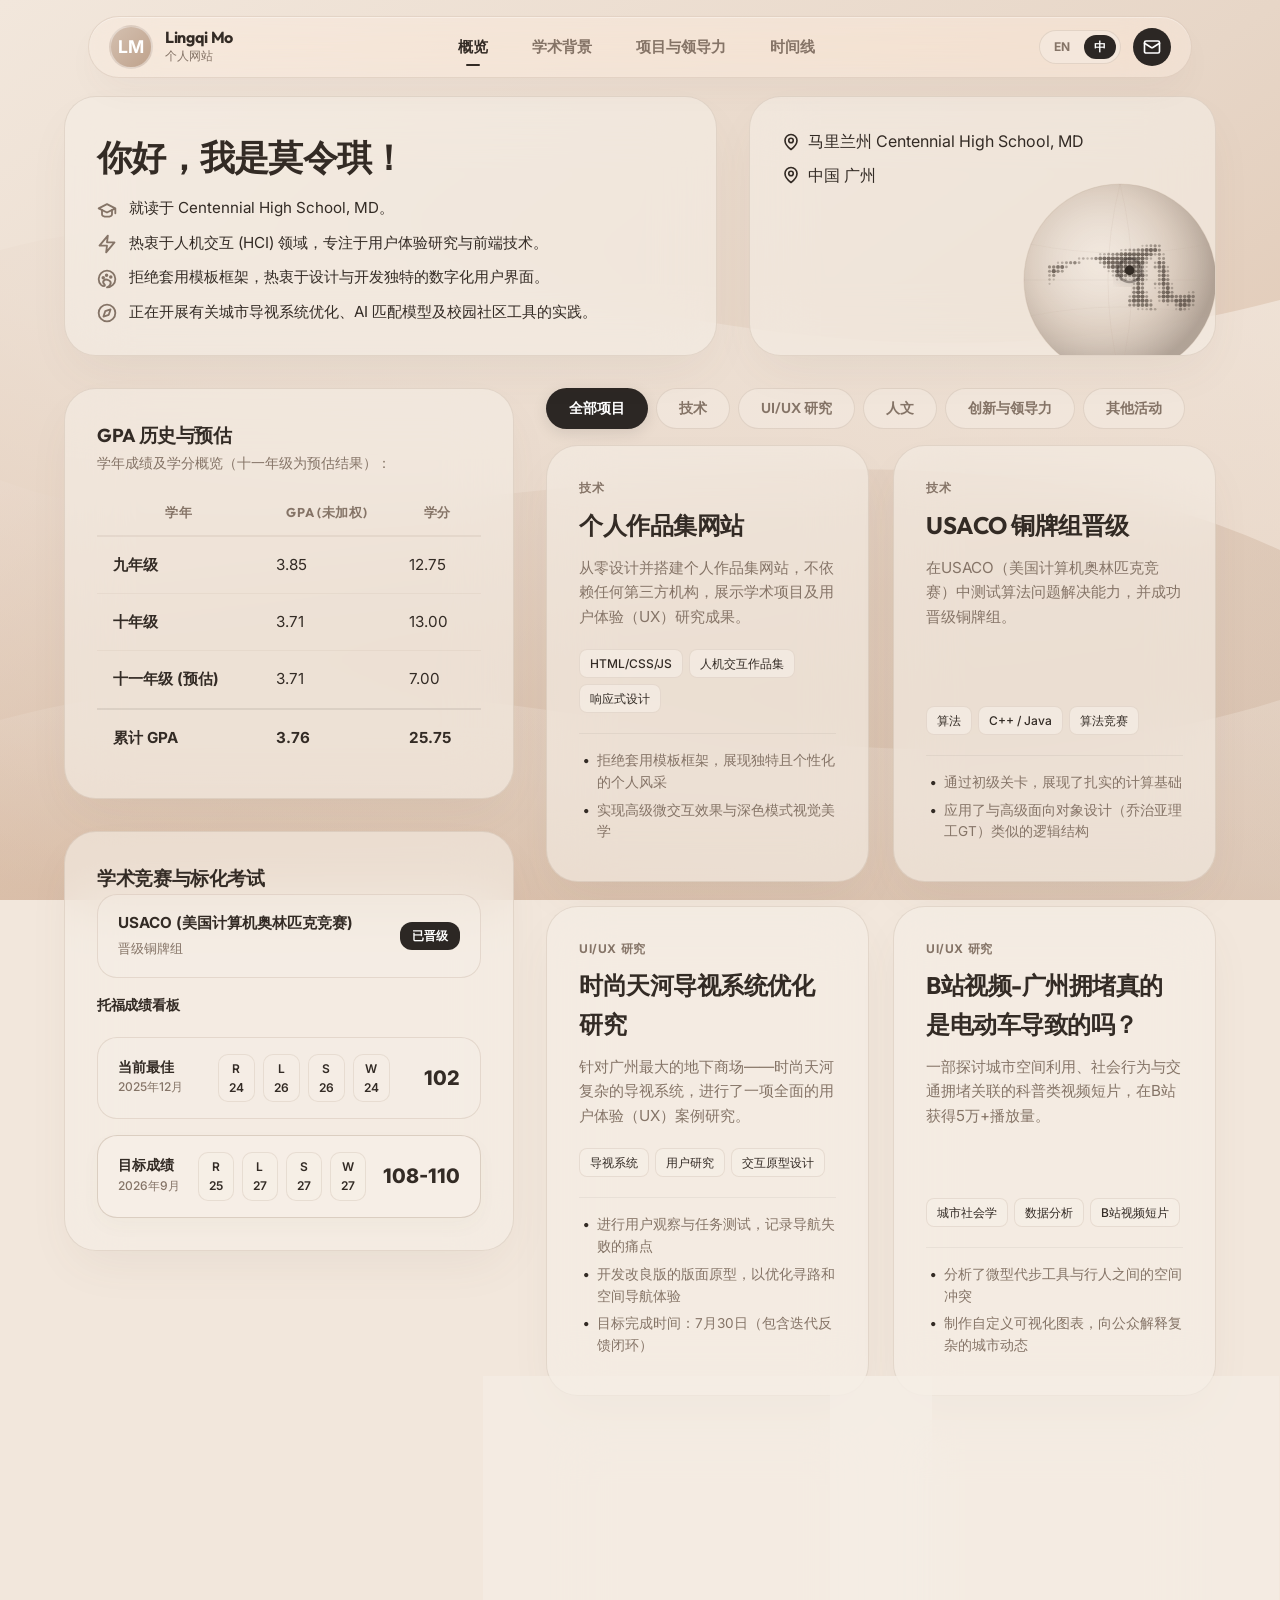
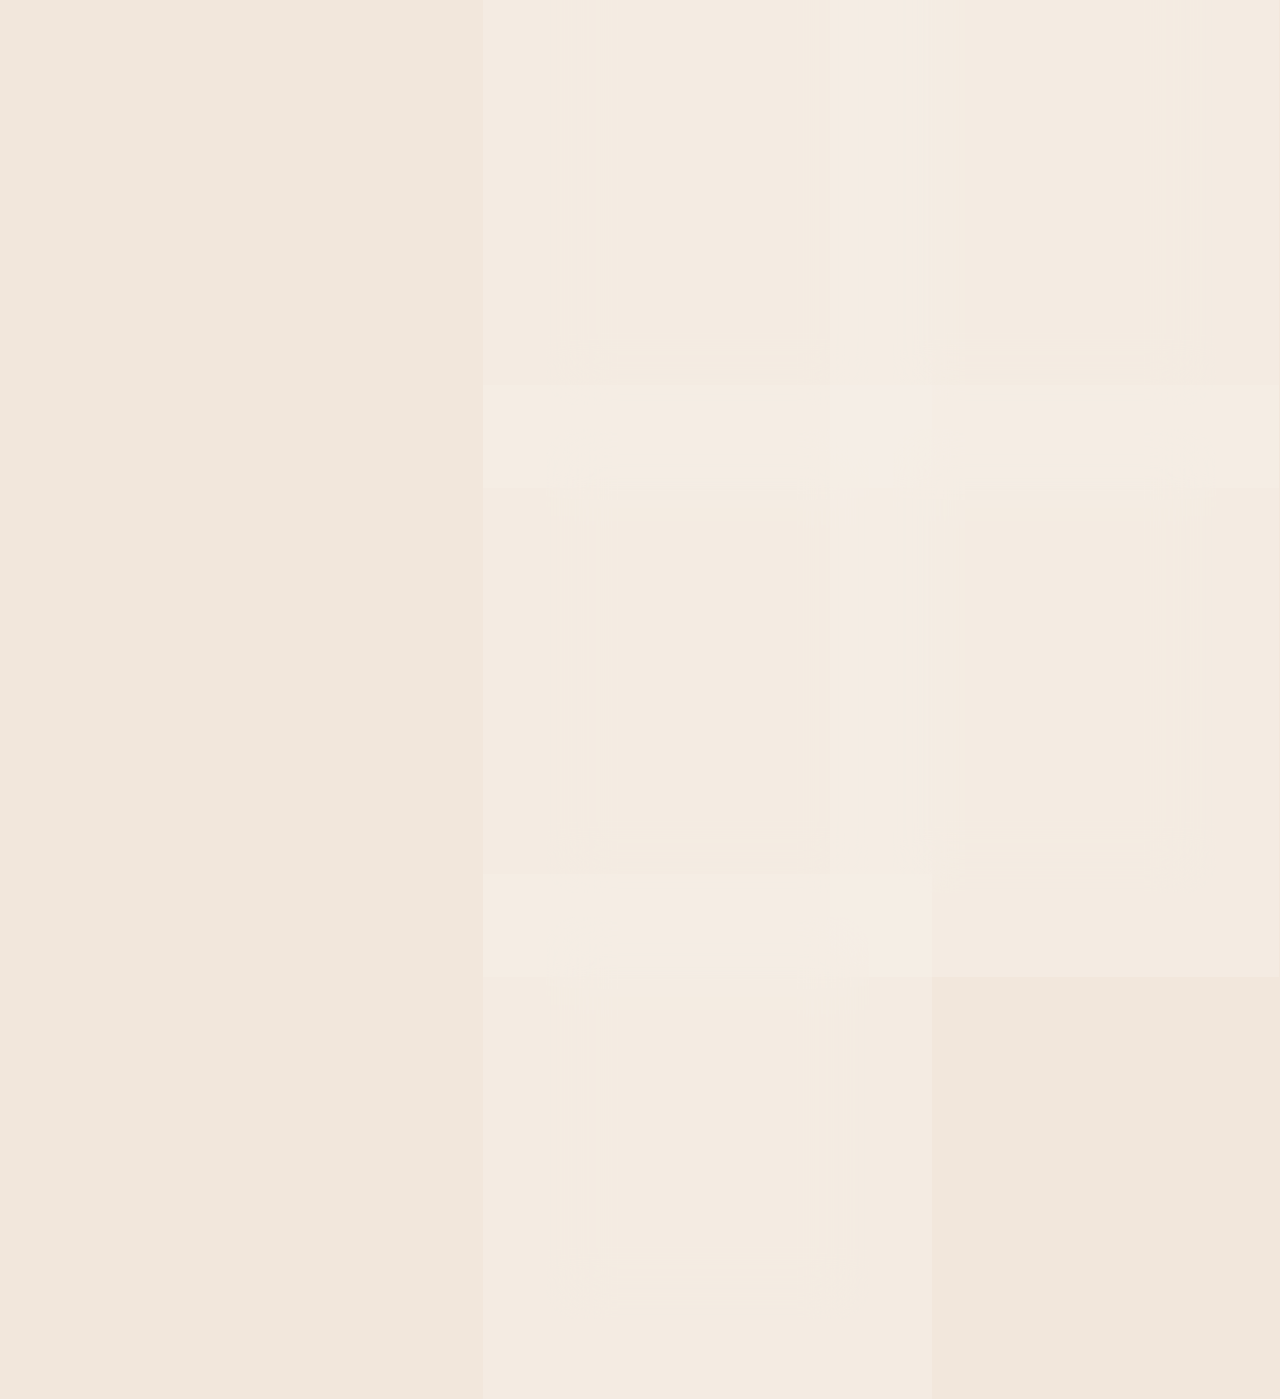
==== cn/index.html @ 042e409e "en/cn" ====
<!DOCTYPE html>
<html lang="zh-CN">
<head>
  <meta charset="UTF-8">
  <meta name="viewport" content="width=device-width, initial-scale=1.0">
  <meta name="description" content="US College Application Portfolio and Academic Tracking Dashboard - Focused on Human-Computer Interaction (HCI)">
  <title>HCI Application Hub & Portfolio Dashboard</title>
  
  <!-- Fonts -->
  <link rel="preconnect" href="https://fonts.googleapis.com">
  <link rel="preconnect" href="https://fonts.gstatic.com" crossorigin>
  <link href="https://fonts.googleapis.com/css2?family=Inter:wght@400;500;600;700&family=Outfit:wght@500;600;700;800&display=swap" rel="stylesheet">
  
  <!-- CSS Styles -->
  <link rel="stylesheet" href="../css/styles.css">
</head>
<body>
  
  <!-- Smooth Organic Sand Dunes Background -->
  <div class="dune-bg">
    <svg viewBox="0 0 1440 900" preserveAspectRatio="none">
      <defs>
        <linearGradient id="dune-grad-1" x1="0%" y1="0%" x2="100%" y2="100%">
          <stop offset="0%" stop-color="#f2e7dc" />
          <stop offset="50%" stop-color="#e7d6c7" />
          <stop offset="100%" stop-color="#dcbfa8" />
        </linearGradient>
        <linearGradient id="dune-grad-2" x1="10% " y1="100%" x2="90%" y2="0%">
          <stop offset="0%" stop-color="#dcbfa8" />
          <stop offset="50%" stop-color="#ebdccf" />
          <stop offset="100%" stop-color="#f5ece3" />
        </linearGradient>
        <linearGradient id="dune-grad-3" x1="0%" y1="0%" x2="100%" y2="100%">
          <stop offset="0%" stop-color="#ecdcd0" />
          <stop offset="50%" stop-color="#ceb29c" />
          <stop offset="100%" stop-color="#bfa28c" />
        </linearGradient>
      </defs>
      <!-- Base Background Layer -->
      <rect width="100%" height="100%" fill="url(#dune-grad-1)" />
      <!-- Dune wave 1 -->
      <path d="M0 250 C 400 150, 800 450, 1440 300 L 1440 900 L 0 900 Z" fill="url(#dune-grad-2)" opacity="0.65" />
      <!-- Dune wave 2 -->
      <path d="M0 480 C 350 600, 950 350, 1440 550 L 1440 900 L 0 900 Z" fill="url(#dune-grad-3)" opacity="0.4" />
      <!-- Dune wave 3 -->
      <path d="M0 720 C 500 600, 900 850, 1440 700 L 1440 900 L 0 900 Z" fill="url(#dune-grad-2)" opacity="0.3" />
    </svg>
  </div>

  <!-- Floating Pill Header -->
  <header class="container">
    <div class="header-wrapper">
      <div class="logo-section">
        <div class="profile-avatar">LM</div>
        <div class="logo-info">
          <h1>Lingqi Mo</h1>
          <span data-i18n="header.subtitle">Personal Website</span>
        </div>
      </div>
      <nav class="navigation-bar">
        <div class="nav-active-pill"></div>
        <button class="nav-tab active" data-tab="dashboard">
          <span class="tab-icon">
            <svg width="20" height="20" viewBox="0 0 24 24" fill="none" stroke="currentColor" stroke-width="2" stroke-linecap="round" stroke-linejoin="round"><path d="m3 9 9-7 9 7v11a2 2 0 0 1-2 2H5a2 2 0 0 1-2-2z"/><polyline points="9 22 9 12 15 12 15 22"/></svg>
          </span>
          <span class="tab-text" data-i18n="nav.overview">Overview</span>
        </button>
        <button class="nav-tab" data-tab="academic">
          <span class="tab-icon">
            <svg width="20" height="20" viewBox="0 0 24 24" fill="none" stroke="currentColor" stroke-width="2" stroke-linecap="round" stroke-linejoin="round"><path d="M22 10v6M2 10l10-5 10 5-10 5z"/><path d="M6 12v5c0 2 2 3 6 3s6-1 6-3v-5"/></svg>
          </span>
          <span class="tab-text" data-i18n="nav.academic">Academic</span>
        </button>
        <button class="nav-tab" data-tab="projects">
          <span class="tab-icon">
            <svg width="20" height="20" viewBox="0 0 24 24" fill="none" stroke="currentColor" stroke-width="2" stroke-linecap="round" stroke-linejoin="round"><rect x="2" y="7" width="20" height="14" rx="2" ry="2"/><path d="M16 21V5a2 2 0 0 0-2-2h-4a2 2 0 0 0-2 2v16"/></svg>
          </span>
          <span class="tab-text">
            <span data-i18n="nav.projectsDesktop" class="desktop-only-text">Leadership & Project</span>
            <span data-i18n="nav.projectsMobile" class="mobile-only-text">Projects</span>
          </span>
        </button>
        <button class="nav-tab" data-tab="timeline">
          <span class="tab-icon">
            <svg width="20" height="20" viewBox="0 0 24 24" fill="none" stroke="currentColor" stroke-width="2" stroke-linecap="round" stroke-linejoin="round"><rect x="3" y="4" width="18" height="18" rx="2" ry="2"/><line x1="16" y1="2" x2="16" y2="6"/><line x1="8" y1="2" x2="8" y2="6"/><line x1="3" y1="10" x2="21" y2="10"/></svg>
          </span>
          <span class="tab-text" data-i18n="nav.timeline">Timeline</span>
        </button>
      </nav>
      <div class="header-actions">
        <div class="lang-switch">
          <span class="lang-btn active">EN</span>
          <span class="lang-btn">中</span>
        </div>
        <div class="email-pill">
          <span class="email-text">moss104088@gmail.com</span>
          <button class="action-btn-circle" title="Contact Email" data-i18n-title="header.emailTooltip">
            <svg width="18" height="18" viewBox="0 0 24 24" fill="none" stroke="currentColor" stroke-width="2.2" stroke-linecap="round" stroke-linejoin="round">
              <rect width="20" height="16" x="2" y="4" rx="2"/>
              <path d="m22 7-8.97 5.7a1.94 1.94 0 0 1-2.06 0L2 7"/>
            </svg>
          </button>
        </div>
      </div>
    </div>
  </header>

  <main class="container main-content">
    
    <!-- SECTION 1: Overview Dashboard -->
    <div id="dashboard" class="tab-content active">
      
      <!-- Profile Hero Banner -->
      <div class="dashboard-hero">
        <!-- Intro Card -->
        <div class="glass-card intro-card">
          <h2 data-i18n="dash.introTitle">Hi, I'm Lingqi!</h2>
          <ul class="intro-bullets">
            <li>
              <span class="bullet-icon">
                <svg width="20" height="20" viewBox="0 0 24 24" fill="none" stroke="currentColor" stroke-width="2.2" stroke-linecap="round" stroke-linejoin="round">
                  <path d="M22 10v6M2 10l10-5 10 5-10 5z"/>
                  <path d="M6 12v5c0 2 2 3 6 3s6-1 6-3v-5"/>
                </svg>
              </span>
              <span data-i18n="dash.introBullet1">Student at Centennial High School, MD.</span>
            </li>
            <li>
              <span class="bullet-icon">
                <svg width="20" height="20" viewBox="0 0 24 24" fill="none" stroke="currentColor" stroke-width="2.2" stroke-linecap="round" stroke-linejoin="round">
                  <polygon points="13 2 3 14 12 14 11 22 21 10 12 10 13 2"/>
                </svg>
              </span>
              <span data-i18n="dash.introBullet2">Passionate about Human-Computer Interaction (HCI) with a strong focus on UI/UX research and web technology.</span>
            </li>
            <li>
              <span class="bullet-icon">
                <svg width="20" height="20" viewBox="0 0 24 24" fill="none" stroke="currentColor" stroke-width="2.2" stroke-linecap="round" stroke-linejoin="round">
                  <path d="M12 22C17.52 22 22 17.52 22 12C22 6.5 17.5 2 12 2S2 6.5 2 12C2 14.7 3.1 17.2 4.9 19C4.9 19 6.5 20.5 8.5 20.5C9 20.5 9.5 20 9.5 19.5C9.5 19 9 18.5 8.5 18C7 16.5 7 15 8.5 13.5C10 12 12 12.5 14 13.5C16 14.5 17 16.5 16 18.5C15.2 20.1 13.7 21.3 12 22Z" />
                  <circle cx="7.5" cy="10.5" r="1" fill="currentColor"/>
                  <circle cx="11.5" cy="7.5" r="1" fill="currentColor"/>
                  <circle cx="16.5" cy="9.5" r="1" fill="currentColor"/>
                </svg>
              </span>
              <span data-i18n="dash.introBullet3">Rejects template frameworks to design and build custom user interfaces and digital experiences.</span>
            </li>
            <li>
              <span class="bullet-icon">
                <svg width="20" height="20" viewBox="0 0 24 24" fill="none" stroke="currentColor" stroke-width="2.2" stroke-linecap="round" stroke-linejoin="round">
                  <circle cx="12" cy="12" r="10"/>
                  <polygon points="16.24 7.76 14.12 14.12 7.76 16.24 9.88 9.88 16.24 7.76"/>
                </svg>
              </span>
              <span data-i18n="dash.introBullet4">Currently investigating urban navigation systems, AI model design, and interactive products.</span>
            </li>
          </ul>
        </div>

                                <!-- Symmetrical Dual Location Card -->
        <div class="glass-card location-card" style="min-height: 260px;">
          <!-- Location Headers (Stacked at top left) -->
          <div style="display: flex; flex-direction: column; gap: 8px; z-index: 1;">
            <div class="location-header">
              <svg width="18" height="18" viewBox="0 0 24 24" fill="none" stroke="currentColor" stroke-width="2.2" stroke-linecap="round" stroke-linejoin="round">
                <path d="M20 10c0 6-8 12-8 12s-8-6-8-12a8 8 0 0 1 16 0Z"/>
                <circle cx="12" cy="10" r="3"/>
              </svg>
              <span data-i18n="dash.locationText">Centennial High School, MD</span>
            </div>
            <div class="location-header">
              <svg width="18" height="18" viewBox="0 0 24 24" fill="none" stroke="currentColor" stroke-width="2.2" stroke-linecap="round" stroke-linejoin="round">
                <path d="M20 10c0 6-8 12-8 12s-8-6-8-12a8 8 0 0 1 16 0Z"/>
                <circle cx="12" cy="10" r="3"/>
              </svg>
              <span data-i18n="dash.locationGuangzhou">Guangzhou, China</span>
            </div>
          </div>
          
          <!-- Maryland Location Globe (Bottom-Right) -->
          <div class="globe-container">
            <svg width="100%" height="100%" viewBox="0 0 200 200">
              <defs>
                <filter id="globe-glow-md" x="-20%" y="-20%" width="140%" height="140%">
                  <feGaussianBlur stdDeviation="3" result="blur" />
                  <feComposite in="SourceGraphic" in2="blur" operator="over" />
                </filter>
                <radialGradient id="sphereGradMd" cx="40%" cy="40%" r="60%">
                  <stop offset="0%" stop-color="rgba(255, 255, 255, 0.15)" />
                  <stop offset="60%" stop-color="rgba(186, 166, 149, 0.35)" />
                  <stop offset="100%" stop-color="rgba(133, 116, 103, 0.6)" />
                </radialGradient>
                <clipPath id="globeClipMd">
                  <circle cx="100" cy="100" r="80" />
                </clipPath>
              </defs>
              
              <!-- Sphere Shading -->
              <circle cx="100" cy="100" r="80" fill="url(#sphereGradMd)" stroke="rgba(186, 166, 149, 0.25)" stroke-width="1" />
              
              <!-- Latitude/Longitude Grid -->
              <line x1="20" y1="100" x2="180" y2="100" stroke="rgba(186, 166, 149, 0.15)" stroke-width="0.75" />
              <path d="M25 70 Q 100 85 175 70" fill="none" stroke="rgba(186, 166, 149, 0.12)" stroke-width="0.75" />
              <path d="M25 130 Q 100 115 175 130" fill="none" stroke="rgba(186, 166, 149, 0.12)" stroke-width="0.75" />
              <path d="M100 20 Q 80 100 100 180" fill="none" stroke="rgba(186, 166, 149, 0.15)" stroke-width="0.75" />
              <path d="M100 20 Q 120 100 100 180" fill="none" stroke="rgba(186, 166, 149, 0.15)" stroke-width="0.75" />
  
              <!-- Maryland Map dots clipped to globe -->
              <g clip-path="url(#globeClipMd)">
                <g transform="translate(-1180, -295.2) scale(1.6)">
                  <!-- Maryland dot-like halftone shapes -->
                  <circle cx="763.3" cy="240.2" r="0.84" fill="rgba(85, 74, 65, 0.53)" />
                  <circle cx="763.3" cy="242.4" r="0.8" fill="rgba(85, 74, 65, 0.48)" />
                  <circle cx="763.3" cy="244.6" r="0.71" fill="rgba(85, 74, 65, 0.39)" />
                  <circle cx="763.3" cy="246.8" r="0.65" fill="rgba(85, 74, 65, 0.33)" />
                  <circle cx="763.3" cy="249" r="0.59" fill="rgba(85, 74, 65, 0.26)" />
                  <circle cx="765.5" cy="240.2" r="0.92" fill="rgba(85, 74, 65, 0.61)" />
                  <circle cx="765.5" cy="242.4" r="1.1" fill="rgba(85, 74, 65, 0.8)" />
                  <circle cx="765.5" cy="244.6" r="0.85" fill="rgba(85, 74, 65, 0.54)" />
                  <circle cx="765.5" cy="246.8" r="0.59" fill="rgba(85, 74, 65, 0.26)" />
                  <circle cx="767.7" cy="238" r="0.61" fill="rgba(85, 74, 65, 0.28)" />
                  <circle cx="767.7" cy="240.2" r="1" fill="rgba(85, 74, 65, 0.7)" />
                  <circle cx="767.7" cy="242.4" r="0.9" fill="rgba(85, 74, 65, 0.59)" />
                  <circle cx="769.9" cy="238" r="0.69" fill="rgba(85, 74, 65, 0.36)" />
                  <circle cx="769.9" cy="240.2" r="1.05" fill="rgba(85, 74, 65, 0.74)" />
                  <circle cx="769.9" cy="242.4" r="0.77" fill="rgba(85, 74, 65, 0.45)" />
                  <circle cx="772.1" cy="238" r="0.77" fill="rgba(85, 74, 65, 0.45)" />
                  <circle cx="772.1" cy="240.2" r="0.72" fill="rgba(85, 74, 65, 0.4)" />
                  <circle cx="774.3" cy="238" r="0.84" fill="rgba(85, 74, 65, 0.53)" />
                  <circle cx="776.5" cy="238" r="0.92" fill="rgba(85, 74, 65, 0.61)" />
                  <circle cx="778.7" cy="235.8" r="0.61" fill="rgba(85, 74, 65, 0.28)" />
                  <circle cx="778.7" cy="238" r="0.73" fill="rgba(85, 74, 65, 0.41)" />
                  <circle cx="780.9" cy="235.8" r="0.69" fill="rgba(85, 74, 65, 0.36)" />
                  <circle cx="783.1" cy="235.8" r="0.62" fill="rgba(85, 74, 65, 0.3)" />
                  <circle cx="785.3" cy="235.8" r="0.68" fill="rgba(85, 74, 65, 0.36)" />
                  <circle cx="787.5" cy="235.8" r="0.89" fill="rgba(85, 74, 65, 0.58)" />
                  <circle cx="789.7" cy="233.6" r="0.61" fill="rgba(85, 74, 65, 0.28)" />
                  <circle cx="789.7" cy="235.8" r="1" fill="rgba(85, 74, 65, 0.7)" />
                  <circle cx="789.7" cy="238" r="0.73" fill="rgba(85, 74, 65, 0.41)" />
                  <circle cx="791.9" cy="233.6" r="0.69" fill="rgba(85, 74, 65, 0.36)" />
                  <circle cx="791.9" cy="235.8" r="1.08" fill="rgba(85, 74, 65, 0.78)" />
                  <circle cx="791.9" cy="238" r="1.01" fill="rgba(85, 74, 65, 0.7)" />
                  <circle cx="791.9" cy="240.2" r="0.73" fill="rgba(85, 74, 65, 0.41)" />
                  <circle cx="794.1" cy="233.6" r="0.77" fill="rgba(85, 74, 65, 0.45)" />
                  <circle cx="794.1" cy="235.8" r="1.1" fill="rgba(85, 74, 65, 0.8)" />
                  <circle cx="794.1" cy="238" r="1.1" fill="rgba(85, 74, 65, 0.8)" />
                  <circle cx="794.1" cy="240.2" r="0.98" fill="rgba(85, 74, 65, 0.67)" />
                  <circle cx="794.1" cy="242.4" r="0.6" fill="rgba(85, 74, 65, 0.28)" />
                  <circle cx="796.3" cy="233.6" r="0.84" fill="rgba(85, 74, 65, 0.53)" />
                  <circle cx="796.3" cy="235.8" r="1.1" fill="rgba(85, 74, 65, 0.8)" />
                  <circle cx="796.3" cy="238" r="1.1" fill="rgba(85, 74, 65, 0.8)" />
                  <circle cx="796.3" cy="240.2" r="1.1" fill="rgba(85, 74, 65, 0.8)" />
                  <circle cx="796.3" cy="242.4" r="0.76" fill="rgba(85, 74, 65, 0.44)" />
                  <circle cx="796.3" cy="244.6" r="0.61" fill="rgba(85, 74, 65, 0.28)" />
                  <circle cx="798.5" cy="233.6" r="0.92" fill="rgba(85, 74, 65, 0.61)" />
                  <circle cx="798.5" cy="235.8" r="1.1" fill="rgba(85, 74, 65, 0.8)" />
                  <circle cx="798.5" cy="238" r="1.1" fill="rgba(85, 74, 65, 0.8)" />
                  <circle cx="798.5" cy="240.2" r="1.1" fill="rgba(85, 74, 65, 0.8)" />
                  <circle cx="798.5" cy="242.4" r="1.05" fill="rgba(85, 74, 65, 0.75)" />
                  <circle cx="798.5" cy="244.6" r="0.98" fill="rgba(85, 74, 65, 0.67)" />
                  <circle cx="798.5" cy="246.8" r="0.58" fill="rgba(85, 74, 65, 0.26)" />
                  <circle cx="800.7" cy="231.4" r="0.61" fill="rgba(85, 74, 65, 0.28)" />
                  <circle cx="800.7" cy="233.6" r="1" fill="rgba(85, 74, 65, 0.7)" />
                  <circle cx="800.7" cy="235.8" r="1.1" fill="rgba(85, 74, 65, 0.8)" />
                  <circle cx="800.7" cy="238" r="1.1" fill="rgba(85, 74, 65, 0.8)" />
                  <circle cx="800.7" cy="240.2" r="1.1" fill="rgba(85, 74, 65, 0.8)" />
                  <circle cx="800.7" cy="242.4" r="1.1" fill="rgba(85, 74, 65, 0.8)" />
                  <circle cx="800.7" cy="244.6" r="1.07" fill="rgba(85, 74, 65, 0.77)" />
                  <circle cx="800.7" cy="246.8" r="0.68" fill="rgba(85, 74, 65, 0.35)" />
                  <circle cx="802.9" cy="231.4" r="0.68" fill="rgba(85, 74, 65, 0.36)" />
                  <circle cx="802.9" cy="233.6" r="1.08" fill="rgba(85, 74, 65, 0.78)" />
                  <circle cx="802.9" cy="235.8" r="1.1" fill="rgba(85, 74, 65, 0.8)" />
                  <circle cx="802.9" cy="238" r="1.1" fill="rgba(85, 74, 65, 0.8)" />
                  <circle cx="802.9" cy="240.2" r="1.1" fill="rgba(85, 74, 65, 0.8)" />
                  <circle cx="802.9" cy="242.4" r="1.1" fill="rgba(85, 74, 65, 0.8)" />
                  <circle cx="802.9" cy="244.6" r="0.92" fill="rgba(85, 74, 65, 0.61)" />
                  <circle cx="802.9" cy="246.8" r="0.67" fill="rgba(85, 74, 65, 0.35)" />
                  <circle cx="805.1" cy="231.4" r="0.76" fill="rgba(85, 74, 65, 0.44)" />
                  <circle cx="805.1" cy="233.6" r="1.1" fill="rgba(85, 74, 65, 0.8)" />
                  <circle cx="805.1" cy="235.8" r="1.1" fill="rgba(85, 74, 65, 0.8)" />
                  <circle cx="805.1" cy="238" r="1.1" fill="rgba(85, 74, 65, 0.8)" />
                  <circle cx="805.1" cy="240.2" r="1.1" fill="rgba(85, 74, 65, 0.8)" />
                  <circle cx="805.1" cy="242.4" r="1.1" fill="rgba(85, 74, 65, 0.8)" />
                  <circle cx="805.1" cy="244.6" r="0.9" fill="rgba(85, 74, 65, 0.58)" />
                  <circle cx="805.1" cy="246.8" r="0.56" fill="rgba(85, 74, 65, 0.23)" />
                  <circle cx="805.1" cy="255.6" r="0.67" fill="rgba(85, 74, 65, 0.35)" />
                  <circle cx="805.1" cy="257.8" r="0.89" fill="rgba(85, 74, 65, 0.58)" />
                  <circle cx="805.1" cy="260" r="0.82" fill="rgba(85, 74, 65, 0.51)" />
                  <circle cx="807.3" cy="231.4" r="0.84" fill="rgba(85, 74, 65, 0.52)" />
                  <circle cx="807.3" cy="233.6" r="1.1" fill="rgba(85, 74, 65, 0.8)" />
                  <circle cx="807.3" cy="235.8" r="1.1" fill="rgba(85, 74, 65, 0.8)" />
                  <circle cx="807.3" cy="238" r="1.1" fill="rgba(85, 74, 65, 0.8)" />
                  <circle cx="807.3" cy="240.2" r="1.1" fill="rgba(85, 74, 65, 0.8)" />
                  <circle cx="807.3" cy="242.4" r="1.1" fill="rgba(85, 74, 65, 0.8)" />
                  <circle cx="807.3" cy="244.6" r="1.1" fill="rgba(85, 74, 65, 0.8)" />
                  <circle cx="807.3" cy="246.8" r="0.79" fill="rgba(85, 74, 65, 0.48)" />
                  <circle cx="807.3" cy="249" r="0.67" fill="rgba(85, 74, 65, 0.34)" />
                  <circle cx="807.3" cy="251.2" r="0.85" fill="rgba(85, 74, 65, 0.54)" />
                  <circle cx="807.3" cy="253.4" r="0.93" fill="rgba(85, 74, 65, 0.63)" />
                  <circle cx="807.3" cy="255.6" r="1.02" fill="rgba(85, 74, 65, 0.72)" />
                  <circle cx="807.3" cy="257.8" r="1.1" fill="rgba(85, 74, 65, 0.8)" />
                  <circle cx="807.3" cy="260" r="0.92" fill="rgba(85, 74, 65, 0.61)" />
                  <circle cx="809.5" cy="231.4" r="0.91" fill="rgba(85, 74, 65, 0.6)" />
                  <circle cx="809.5" cy="233.6" r="1.1" fill="rgba(85, 74, 65, 0.8)" />
                  <circle cx="809.5" cy="235.8" r="1.1" fill="rgba(85, 74, 65, 0.8)" />
                  <circle cx="809.5" cy="238" r="1.1" fill="rgba(85, 74, 65, 0.8)" />
                  <circle cx="809.5" cy="240.2" r="1.1" fill="rgba(85, 74, 65, 0.8)" />
                  <circle cx="809.5" cy="242.4" r="1.1" fill="rgba(85, 74, 65, 0.8)" />
                  <circle cx="809.5" cy="244.6" r="1.1" fill="rgba(85, 74, 65, 0.8)" />
                  <circle cx="809.5" cy="246.8" r="1.08" fill="rgba(85, 74, 65, 0.77)" />
                  <circle cx="809.5" cy="249" r="1.03" fill="rgba(85, 74, 65, 0.73)" />
                  <circle cx="809.5" cy="251.2" r="1.1" fill="rgba(85, 74, 65, 0.8)" />
                  <circle cx="809.5" cy="253.4" r="1.1" fill="rgba(85, 74, 65, 0.8)" />
                  <circle cx="809.5" cy="255.6" r="1.1" fill="rgba(85, 74, 65, 0.8)" />
                  <circle cx="809.5" cy="257.8" r="1.1" fill="rgba(85, 74, 65, 0.8)" />
                  <circle cx="809.5" cy="260" r="1.01" fill="rgba(85, 74, 65, 0.7)" />
                  <circle cx="809.5" cy="262.2" r="0.6" fill="rgba(85, 74, 65, 0.28)" />
                  <circle cx="811.7" cy="229.2" r="0.59" fill="rgba(85, 74, 65, 0.27)" />
                  <circle cx="811.7" cy="231.4" r="0.99" fill="rgba(85, 74, 65, 0.68)" />
                  <circle cx="811.7" cy="233.6" r="1.1" fill="rgba(85, 74, 65, 0.8)" />
                  <circle cx="811.7" cy="235.8" r="1.1" fill="rgba(85, 74, 65, 0.8)" />
                  <circle cx="811.7" cy="238" r="1.1" fill="rgba(85, 74, 65, 0.8)" />
                  <circle cx="811.7" cy="240.2" r="0.9" fill="rgba(85, 74, 65, 0.59)" />
                  <circle cx="811.7" cy="242.4" r="0.88" fill="rgba(85, 74, 65, 0.57)" />
                  <circle cx="811.7" cy="244.6" r="1.08" fill="rgba(85, 74, 65, 0.77)" />
                  <circle cx="811.7" cy="246.8" r="0.98" fill="rgba(85, 74, 65, 0.67)" />
                  <circle cx="811.7" cy="249" r="0.89" fill="rgba(85, 74, 65, 0.58)" />
                  <circle cx="811.7" cy="251.2" r="0.89" fill="rgba(85, 74, 65, 0.58)" />
                  <circle cx="811.7" cy="253.4" r="1.03" fill="rgba(85, 74, 65, 0.73)" />
                  <circle cx="811.7" cy="255.6" r="1.1" fill="rgba(85, 74, 65, 0.8)" />
                  <circle cx="811.7" cy="257.8" r="1.1" fill="rgba(85, 74, 65, 0.8)" />
                  <circle cx="811.7" cy="260" r="1" fill="rgba(85, 74, 65, 0.69)" />
                  <circle cx="811.7" cy="262.2" r="0.59" fill="rgba(85, 74, 65, 0.27)" />
                  <circle cx="813.9" cy="229.2" r="0.67" fill="rgba(85, 74, 65, 0.35)" />
                  <circle cx="813.9" cy="231.4" r="1.07" fill="rgba(85, 74, 65, 0.77)" />
                  <circle cx="813.9" cy="233.6" r="1.1" fill="rgba(85, 74, 65, 0.8)" />
                  <circle cx="813.9" cy="235.8" r="0.87" fill="rgba(85, 74, 65, 0.56)" />
                  <circle cx="813.9" cy="238" r="0.73" fill="rgba(85, 74, 65, 0.41)" />
                  <circle cx="813.9" cy="240.2" r="0.6" fill="rgba(85, 74, 65, 0.27)" />
                  <circle cx="813.9" cy="242.4" r="0.59" fill="rgba(85, 74, 65, 0.26)" />
                  <circle cx="813.9" cy="244.6" r="0.68" fill="rgba(85, 74, 65, 0.35)" />
                  <circle cx="813.9" cy="246.8" r="0.59" fill="rgba(85, 74, 65, 0.26)" />
                  <circle cx="813.9" cy="253.4" r="0.66" fill="rgba(85, 74, 65, 0.33)" />
                  <circle cx="813.9" cy="255.6" r="0.8" fill="rgba(85, 74, 65, 0.48)" />
                  <circle cx="813.9" cy="257.8" r="1.02" fill="rgba(85, 74, 65, 0.72)" />
                  <circle cx="813.9" cy="260" r="1.01" fill="rgba(85, 74, 65, 0.7)" />
                  <circle cx="813.9" cy="262.2" r="0.62" fill="rgba(85, 74, 65, 0.3)" />
                  <circle cx="816.1" cy="229.2" r="0.76" fill="rgba(85, 74, 65, 0.44)" />
                  <circle cx="816.1" cy="231.4" r="1.1" fill="rgba(85, 74, 65, 0.8)" />
                  <circle cx="816.1" cy="233.6" r="0.98" fill="rgba(85, 74, 65, 0.67)" />
                  <circle cx="816.1" cy="235.8" r="0.65" fill="rgba(85, 74, 65, 0.33)" />
                  <circle cx="816.1" cy="257.8" r="0.76" fill="rgba(85, 74, 65, 0.44)" />
                  <circle cx="816.1" cy="260" r="0.89" fill="rgba(85, 74, 65, 0.58)" />
                  <circle cx="816.1" cy="262.2" r="0.75" fill="rgba(85, 74, 65, 0.43)" />
                  <circle cx="818.3" cy="229.2" r="0.84" fill="rgba(85, 74, 65, 0.53)" />
                  <circle cx="818.3" cy="231.4" r="1.08" fill="rgba(85, 74, 65, 0.78)" />
                  <circle cx="818.3" cy="233.6" r="0.72" fill="rgba(85, 74, 65, 0.4)" />
                  <circle cx="818.3" cy="238" r="0.68" fill="rgba(85, 74, 65, 0.36)" />
                  <circle cx="818.3" cy="240.2" r="0.81" fill="rgba(85, 74, 65, 0.49)" />
                  <circle cx="818.3" cy="249" r="0.74" fill="rgba(85, 74, 65, 0.42)" />
                  <circle cx="818.3" cy="251.2" r="0.56" fill="rgba(85, 74, 65, 0.23)" />
                  <circle cx="818.3" cy="262.2" r="0.68" fill="rgba(85, 74, 65, 0.35)" />
                  <circle cx="820.5" cy="229.2" r="0.74" fill="rgba(85, 74, 65, 0.43)" />
                  <circle cx="820.5" cy="231.4" r="0.85" fill="rgba(85, 74, 65, 0.54)" />
                  <circle cx="820.5" cy="233.6" r="0.84" fill="rgba(85, 74, 65, 0.53)" />
                  <circle cx="820.5" cy="235.8" r="0.77" fill="rgba(85, 74, 65, 0.46)" />
                  <circle cx="820.5" cy="238" r="1.05" fill="rgba(85, 74, 65, 0.74)" />
                  <circle cx="820.5" cy="240.2" r="0.99" fill="rgba(85, 74, 65, 0.68)" />
                  <circle cx="820.5" cy="242.4" r="0.85" fill="rgba(85, 74, 65, 0.54)" />
                  <circle cx="820.5" cy="244.6" r="0.82" fill="rgba(85, 74, 65, 0.5)" />
                  <circle cx="820.5" cy="246.8" r="0.78" fill="rgba(85, 74, 65, 0.46)" />
                  <circle cx="820.5" cy="249" r="0.83" fill="rgba(85, 74, 65, 0.51)" />
                  <circle cx="820.5" cy="251.2" r="0.56" fill="rgba(85, 74, 65, 0.23)" />
                  <circle cx="820.5" cy="253.4" r="0.77" fill="rgba(85, 74, 65, 0.45)" />
                  <circle cx="820.5" cy="255.6" r="0.84" fill="rgba(85, 74, 65, 0.53)" />
                  <circle cx="820.5" cy="257.8" r="0.63" fill="rgba(85, 74, 65, 0.3)" />
                  <circle cx="822.7" cy="233.6" r="0.62" fill="rgba(85, 74, 65, 0.3)" />
                  <circle cx="822.7" cy="235.8" r="0.78" fill="rgba(85, 74, 65, 0.46)" />
                  <circle cx="822.7" cy="238" r="0.93" fill="rgba(85, 74, 65, 0.62)" />
                  <circle cx="822.7" cy="240.2" r="1.02" fill="rgba(85, 74, 65, 0.72)" />
                  <circle cx="822.7" cy="242.4" r="1.1" fill="rgba(85, 74, 65, 0.8)" />
                  <circle cx="822.7" cy="244.6" r="1.1" fill="rgba(85, 74, 65, 0.8)" />
                  <circle cx="822.7" cy="246.8" r="1.1" fill="rgba(85, 74, 65, 0.8)" />
                  <circle cx="822.7" cy="249" r="1.1" fill="rgba(85, 74, 65, 0.8)" />
                  <circle cx="822.7" cy="251.2" r="0.91" fill="rgba(85, 74, 65, 0.6)" />
                  <circle cx="822.7" cy="253.4" r="1.03" fill="rgba(85, 74, 65, 0.73)" />
                  <circle cx="822.7" cy="255.6" r="1.1" fill="rgba(85, 74, 65, 0.8)" />
                  <circle cx="822.7" cy="257.8" r="0.93" fill="rgba(85, 74, 65, 0.62)" />
                  <circle cx="824.9" cy="240.2" r="0.63" fill="rgba(85, 74, 65, 0.3)" />
                  <circle cx="824.9" cy="242.4" r="0.71" fill="rgba(85, 74, 65, 0.39)" />
                  <circle cx="824.9" cy="244.6" r="0.79" fill="rgba(85, 74, 65, 0.47)" />
                  <circle cx="824.9" cy="246.8" r="0.87" fill="rgba(85, 74, 65, 0.56)" />
                  <circle cx="824.9" cy="249" r="0.98" fill="rgba(85, 74, 65, 0.67)" />
                  <circle cx="824.9" cy="251.2" r="1.08" fill="rgba(85, 74, 65, 0.78)" />
                  <circle cx="824.9" cy="253.4" r="1.1" fill="rgba(85, 74, 65, 0.8)" />
                  <circle cx="824.9" cy="255.6" r="1.1" fill="rgba(85, 74, 65, 0.8)" />
                  <circle cx="824.9" cy="257.8" r="0.98" fill="rgba(85, 74, 65, 0.67)" />
                  <circle cx="824.9" cy="260" r="0.58" fill="rgba(85, 74, 65, 0.25)" />
                  <circle cx="827.1" cy="249" r="0.59" fill="rgba(85, 74, 65, 0.26)" />
                  <circle cx="827.1" cy="251.2" r="0.69" fill="rgba(85, 74, 65, 0.37)" />
                  <circle cx="827.1" cy="253.4" r="0.8" fill="rgba(85, 74, 65, 0.48)" />
                  <circle cx="827.1" cy="255.6" r="0.99" fill="rgba(85, 74, 65, 0.69)" />
                  <circle cx="827.1" cy="257.8" r="0.85" fill="rgba(85, 74, 65, 0.53)" />
                  <circle cx="829.3" cy="255.6" r="0.9" fill="rgba(85, 74, 65, 0.59)" />
                  <circle cx="829.3" cy="257.8" r="1.08" fill="rgba(85, 74, 65, 0.78)" />
                  <circle cx="829.3" cy="260" r="0.83" fill="rgba(85, 74, 65, 0.51)" />
                  <circle cx="829.3" cy="262.2" r="0.58" fill="rgba(85, 74, 65, 0.25)" />
                  <circle cx="831.5" cy="255.6" r="0.91" fill="rgba(85, 74, 65, 0.6)" />
                  <circle cx="831.5" cy="257.8" r="1.1" fill="rgba(85, 74, 65, 0.8)" />
                  <circle cx="831.5" cy="260" r="1.1" fill="rgba(85, 74, 65, 0.8)" />
                  <circle cx="831.5" cy="262.2" r="0.87" fill="rgba(85, 74, 65, 0.56)" />
                  <circle cx="833.7" cy="255.6" r="0.92" fill="rgba(85, 74, 65, 0.61)" />
                  <circle cx="833.7" cy="257.8" r="1.1" fill="rgba(85, 74, 65, 0.8)" />
                  <circle cx="833.7" cy="260" r="1.09" fill="rgba(85, 74, 65, 0.79)" />
                  <circle cx="833.7" cy="262.2" r="0.72" fill="rgba(85, 74, 65, 0.39)" />
                  <circle cx="835.9" cy="253.4" r="0.59" fill="rgba(85, 74, 65, 0.27)" />
                  <circle cx="835.9" cy="255.6" r="0.99" fill="rgba(85, 74, 65, 0.68)" />
                  <circle cx="835.9" cy="257.8" r="1.1" fill="rgba(85, 74, 65, 0.8)" />
                  <circle cx="835.9" cy="260" r="0.93" fill="rgba(85, 74, 65, 0.62)" />
                  <circle cx="835.9" cy="262.2" r="0.56" fill="rgba(85, 74, 65, 0.23)" />
                  <circle cx="838.1" cy="253.4" r="0.67" fill="rgba(85, 74, 65, 0.35)" />
                  <circle cx="838.1" cy="255.6" r="0.9" fill="rgba(85, 74, 65, 0.59)" />
                  <circle cx="838.1" cy="257.8" r="0.85" fill="rgba(85, 74, 65, 0.54)" />
                  <circle cx="838.1" cy="260" r="0.67" fill="rgba(85, 74, 65, 0.35)" />
                  
                  <!-- Glowing hotspot at Ellicott City (Howard County, MD) - approx x=805, y=242 -->
                  <!-- Outer Pulse Ring -->
                  <circle cx="805" cy="242" r="6" fill="none" stroke="var(--text-primary)" stroke-width="1.2" filter="url(#globe-glow-md)">
                    <animate attributeName="r" values="3;10;3" dur="2.5s" repeatCount="indefinite" />
                    <animate attributeName="opacity" values="0.8;0;0.8" dur="2.5s" repeatCount="indefinite" />
                  </circle>
                  <!-- Center Dot -->
                  <circle cx="805" cy="242" r="2.5" fill="var(--text-primary)" />
                </g>
              </g>
            </svg>
          </div>
        </div>
      </div>

      <div class="dashboard-grid">
        
        <!-- Left Column: GPA Profile & Test / Competitions -->
        <div style="display: flex; flex-direction: column; gap: 32px;">
          <!-- GPA History & Projections -->
          <div class="glass-card">
            <h3 data-i18n="acad.gpaHistory">GPA Profile History</h3>
            <p style="font-size: 0.9rem; color: var(--text-secondary); margin-bottom: 12px;" data-i18n="acad.gpaSub">Overview of yearly grades and credits (G11 represents projected outcomes):</p>
            <table>
              <thead>
                <tr>
                  <th data-i18n="acad.yearCol">Academic Year</th>
                  <th data-i18n="acad.gpaCol">GPA (UW)</th>
                  <th data-i18n="acad.creditsCol">Credits</th>
                </tr>
              </thead>
              <tbody>
                <tr>
                  <td><strong data-i18n="acad.grade9">9th Grade</strong></td>
                  <td data-label="GPA (UW)" data-i18n-label="acad.gpaCol">3.85</td>
                  <td data-label="Credits" data-i18n-label="acad.creditsCol">12.75</td>
                </tr>
                <tr>
                  <td><strong data-i18n="acad.grade10">10th Grade</strong></td>
                  <td data-label="GPA (UW)" data-i18n-label="acad.gpaCol">3.71</td>
                  <td data-label="Credits" data-i18n-label="acad.creditsCol">13.00</td>
                </tr>
                <tr>
                  <td><strong data-i18n="acad.grade11">11th Grade (Estimated)</strong></td>
                  <td data-label="GPA (UW)" data-i18n-label="acad.gpaCol">3.71</td>
                  <td data-label="Credits" data-i18n-label="acad.creditsCol">7.00</td>
                </tr>
                <tr style="border-top: 2px solid rgba(0,0,0,0.08); font-weight: bold;">
                  <td data-i18n="acad.cumulative">Cumulative GPA</td>
                  <td data-label="GPA (UW)" data-i18n-label="acad.gpaCol">3.76</td>
                  <td data-label="Credits" data-i18n-label="acad.creditsCol">25.75</td>
                </tr>
              </tbody>
            </table>
          </div>

          <!-- Competitions & Standardized Tests -->
          <div class="glass-card">
            <h3 data-i18n="acad.compTests">Competitions & Standardized Tests</h3>
            
            <!-- USACO Badge -->
            <div class="toefl-node" style="margin-bottom: 16px;">
              <div>
                <strong style="display: block; font-size: 0.95rem;" data-i18n="acad.usacoTitle">USACO (Computing Olympiad)</strong>
                <span style="font-size: 0.8rem; color: var(--text-secondary);" data-i18n="acad.usacoSub">Bronze Division Qualified</span>
              </div>
              <span class="badge-gt" style="background: var(--card-dark); color: #fff;" data-i18n="acad.promoted">PROMOTED</span>
            </div>

            <!-- TOEFL progress -->
            <h4 style="font-size: 0.9rem; margin-bottom: 10px;" data-i18n="acad.toeflScoreboard">TOEFL Scoreboard</h4>
            <div class="toefl-track toefl-track-dynamic">
              <!-- Rendered by JS -->
            </div>
          </div>
        </div>

        <!-- Right Column: Projects Panel -->
        <div class="dashboard-projects-column" style="display: flex; flex-direction: column; gap: 0px;">
          <div class="project-filters">
            <button class="filter-btn active" data-filter="all" data-i18n="proj.all">All Projects</button>
            <button class="filter-btn" data-filter="tech" data-i18n="proj.tech">Technical</button>
            <button class="filter-btn" data-filter="ux" data-i18n="proj.ux">UI/UX Research</button>
            <button class="filter-btn" data-filter="humanities" data-i18n="proj.humanities">Humanities</button>
            <button class="filter-btn" data-filter="leadership" data-i18n="proj.leadership">Innovation & Leadership</button>
            <button class="filter-btn" data-filter="other" data-i18n="proj.other">Other Events</button>
          </div>

          <div class="projects-grid">
            <!-- Project Cards Rendered by JS -->
          </div>
        </div>

      </div>
    </div>

    <!-- SECTION 2: Academic Profile -->
    <div id="academic" class="tab-content">
      <div class="academic-layout">
        
        <!-- Left Column: GPA Profile & Test / Competitions -->
        <div style="display: flex; flex-direction: column; gap: 32px;">
          <!-- GPA History & Projections -->
          <div class="glass-card">
            <h3 data-i18n="acad.gpaHistory">GPA Profile History</h3>
            <p style="font-size: 0.9rem; color: var(--text-secondary); margin-bottom: 12px;" data-i18n="acad.gpaSub">Overview of yearly grades and credits (G11 represents projected outcomes):</p>
            <table>
              <thead>
                <tr>
                  <th data-i18n="acad.yearCol">Academic Year</th>
                  <th data-i18n="acad.gpaCol">GPA (UW)</th>
                  <th data-i18n="acad.creditsCol">Credits</th>
                </tr>
              </thead>
              <tbody>
                <tr>
                  <td><strong data-i18n="acad.grade9">9th Grade</strong></td>
                  <td data-label="GPA (UW)" data-i18n-label="acad.gpaCol">3.85</td>
                  <td data-label="Credits" data-i18n-label="acad.creditsCol">12.75</td>
                </tr>
                <tr>
                  <td><strong data-i18n="acad.grade10">10th Grade</strong></td>
                  <td data-label="GPA (UW)" data-i18n-label="acad.gpaCol">3.71</td>
                  <td data-label="Credits" data-i18n-label="acad.creditsCol">13.00</td>
                </tr>
                <tr>
                  <td><strong data-i18n="acad.grade11">11th Grade (Estimated)</strong></td>
                  <td data-label="GPA (UW)" data-i18n-label="acad.gpaCol">3.71</td>
                  <td data-label="Credits" data-i18n-label="acad.creditsCol">7.00</td>
                </tr>
                <tr style="border-top: 2px solid rgba(0,0,0,0.08); font-weight: bold;">
                  <td data-i18n="acad.cumulative">Cumulative GPA</td>
                  <td data-label="GPA (UW)" data-i18n-label="acad.gpaCol">3.76</td>
                  <td data-label="Credits" data-i18n-label="acad.creditsCol">25.75</td>
                </tr>
              </tbody>
            </table>
          </div>

          <!-- Competitions & Standardized Tests -->
          <div class="glass-card">
            <h3 data-i18n="acad.compTests">Competitions & Standardized Tests</h3>
            
            <!-- USACO Badge -->
            <div class="toefl-node" style="margin-bottom: 16px;">
              <div>
                <strong style="display: block; font-size: 0.95rem;" data-i18n="acad.usacoTitle">USACO (Computing Olympiad)</strong>
                <span style="font-size: 0.8rem; color: var(--text-secondary);" data-i18n="acad.usacoSub">Bronze Division Qualified</span>
              </div>
              <span class="badge-gt" style="background: var(--card-dark); color: #fff;" data-i18n="acad.promoted">PROMOTED</span>
            </div>

            <!-- TOEFL progress -->
            <h4 style="font-size: 0.9rem; margin-bottom: 10px;" data-i18n="acad.toeflScoreboard">TOEFL Scoreboard</h4>
            <div class="toefl-track toefl-track-dynamic">
              <!-- Rendered by JS -->
            </div>
          </div>
        </div>

        <!-- Right Column: Coursework Detail (G10 - G12) -->
        <div style="display: flex; flex-direction: column; gap: 32px;">
          <!-- G10-G11 Coursework -->
          <div class="glass-card">
            <h3 data-i18n="acad.course1011">Grade 10-11 Coursework & Results</h3>
            <table>
              <thead>
                <tr>
                  <th data-i18n="acad.courseCol">Course Title</th>
                  <th data-i18n="acad.resultCol">Final Result</th>
                  <th data-i18n="acad.levelCol">Course Level</th>
                </tr>
              </thead>
              <tbody id="g10g11-course-table-body">
                <!-- Populated dynamically -->
              </tbody>
            </table>
          </div>

          <!-- G12 Coursework -->
          <div class="glass-card">
            <h3 data-i18n="acad.course12">Grade 12 Academic Plan</h3>
            <table>
              <thead>
                <tr>
                  <th data-i18n="acad.courseCol">Course Title</th>
                  <th data-i18n="acad.detailCol">Option / Detail</th>
                  <th data-i18n="acad.expectedCol">Expected</th>
                  <th data-i18n="acad.statusCol">Status</th>
                </tr>
              </thead>
              <tbody id="g12-course-table-body">
                <!-- Populated dynamically -->
              </tbody>
            </table>
          </div>
        </div>

      </div>
    </div>

    <!-- SECTION 3: Projects Portfolio -->
    <div id="projects" class="tab-content">
      <div class="project-filters">
        <button class="filter-btn active" data-filter="all" data-i18n="proj.all">All Projects</button>
        <button class="filter-btn" data-filter="tech" data-i18n="proj.tech">Technical</button>
        <button class="filter-btn" data-filter="ux" data-i18n="proj.ux">UI/UX Research</button>
        <button class="filter-btn" data-filter="humanities" data-i18n="proj.humanities">Humanities</button>
        <button class="filter-btn" data-filter="leadership" data-i18n="proj.leadership">Innovation & Leadership</button>
        <button class="filter-btn" data-filter="other" data-i18n="proj.other">Other Events</button>
      </div>

      <div class="projects-grid">
        <!-- Project Cards Rendered by JS -->
      </div>
    </div>

    <!-- SECTION 4: Timeline & Volunteering -->
    <div id="timeline" class="tab-content">
      <div class="dashboard-grid">
        
        <!-- Left: Volunteering List -->
        <div class="glass-card">
          <h3 style="margin-bottom: 20px;" data-i18n="time.volunteerLog">100h Volunteering Log</h3>
          <div class="volunteering-list" id="volunteering-log">
            <!-- Rendered by JS -->
          </div>
        </div>

        <!-- Right: Detail Plan Timeline -->
        <div class="glass-card">
          <h3 style="margin-bottom: 20px;" data-i18n="time.milestones">Milestone Checklist</h3>
          <div class="timeline" id="full-timeline">
            <!-- Rendered by JS -->
          </div>
        </div>

      </div>
    </div>

  </main>

  <!-- JS Scripts -->
  <script src="../js/data.js"></script>
  <script src="../js/app.js"></script>
</body>
</html>
---- css/styles.css ----
/* Warm Claymorphism & Glassmorphism Design System */
:root {
  --bg-gradient: transparent; /* Using the organic SVG sand dunes background */
  --card-bg: rgba(246, 238, 230, 0.6); /* Warm translucent sand cream */
  --card-bg-hover: rgba(246, 238, 230, 0.8);
  --card-dark: #2c2724; /* Soft warm charcoal instead of pure black */
  --text-primary: #332b25; /* Organic deep brown-charcoal */
  --text-secondary: #857467; /* Soft sand-dune shadow tone */
  --glass-border: rgba(186, 166, 149, 0.3); /* Low contrast warm border */
  --glass-shadow: 0 20px 50px -12px rgba(100, 85, 75, 0.08); /* Faint, elegant diffused shadow */
  --card-border-radius: 32px;
  
  --font-display: 'Outfit', -apple-system, BlinkMacSystemFont, "Segoe UI", Roboto, sans-serif;
  --font-body: 'Inter', -apple-system, BlinkMacSystemFont, "Segoe UI", Roboto, sans-serif;
}

/* Global Reset */
* {
  box-sizing: border-box;
  margin: 0;
  padding: 0;
  outline: none; /* Disable default browser focus outline globally */
  -webkit-tap-highlight-color: transparent; /* Remove blue/gray tap highlight overlay on mobile devices */
}
html {
  overflow-y: scroll;
}

/* Hard reset for interactive element focus states */
button:focus,
a:focus,
input:focus,
select:focus,
textarea:focus {
  outline: none !important;
  box-shadow: none !important;
}

body {
  background: #f2e7dc; /* Base warm sand tone */
  color: var(--text-primary);
  font-family: var(--font-body);
  line-height: 1.6;
  min-height: 100vh;
  padding-bottom: 80px;
  -webkit-font-smoothing: antialiased;
}

h1, h2, h3, h4 {
  font-family: var(--font-display);
  font-weight: 700;
  letter-spacing: -0.02em;
  color: var(--text-primary);
}

/* Organic Sand Dunes Background */
.dune-bg {
  position: fixed;
  top: 0;
  left: 0;
  width: 100vw;
  height: 100vh;
  z-index: -2;
  pointer-events: none;
  overflow: hidden;
}
.dune-bg svg {
  width: 100%;
  height: 100%;
  object-fit: cover;
}

/* Container */
.container {
  max-width: 1200px;
  margin: 0 auto;
  padding: 0 24px;
}

/* Header & Floating Pill Navigation (Liquid Glass style) */
header.container {
  position: fixed;
  top: 16px; 
  left: 50%;
  transform: translateX(-50%);
  width: calc(100% - 48px);
  max-width: 1152px;
  z-index: 1000;
  margin: 0;
}

.main-content {
  padding-top: 96px; /* Offset for fixed desktop header to align top/bottom gaps equally */
}

.header-wrapper {
  max-width: 1152px;
  margin: 0 auto;
  width: 100%;
  background: rgba(246, 238, 230, 0.45); /* Warm sand glass */
  backdrop-filter: blur(30px) saturate(180%);
  -webkit-backdrop-filter: blur(30px) saturate(180%);
  border: 1px solid var(--glass-border);
  border-radius: 40px;
  padding: 8px 20px;
  display: flex;
  justify-content: space-between;
  align-items: center;
  box-shadow: 
    0 16px 36px -8px rgba(100, 85, 75, 0.05),
    0 1px 0px rgba(255, 255, 255, 0.3) inset;
}

.logo-section {
  display: flex;
  align-items: center;
  gap: 12px;
}

.profile-avatar {
  width: 44px;
  height: 44px;
  border-radius: 50%;
  background: linear-gradient(135deg, #d4c0b0, #bfa28c);
  display: flex;
  align-items: center;
  justify-content: center;
  font-weight: bold;
  font-size: 1.1rem;
  color: #fff;
  border: 2px solid rgba(255, 255, 255, 0.4);
}

.logo-info {
  display: flex;
  flex-direction: column;
}

.logo-info h1 {
  font-size: 1rem;
  font-weight: 700;
  line-height: 1.1;
}

.logo-info span {
  font-size: 0.75rem;
  color: var(--text-secondary);
}

nav {
  display: flex;
  gap: 12px;
  position: relative;
}

.nav-active-pill {
  position: absolute;
  background: rgba(255, 255, 255, 0.12); /* White capsule highlight */
  border-radius: 30px;
  z-index: 0;
  pointer-events: none;
  transition: all 0.5s cubic-bezier(0.16, 1, 0.3, 1);
  display: none;
}

.nav-tab {
  background: transparent;
  border: none;
  color: var(--text-secondary);
  padding: 8px 16px;
  border-radius: 20px;
  cursor: pointer;
  font-family: var(--font-display);
  font-weight: 600;
  font-size: 0.95rem;
  position: relative;
  transition: all 0.5s cubic-bezier(0.16, 1, 0.3, 1);
}

.nav-tab::after {
  content: "";
  position: absolute;
  bottom: 0px;
  left: 50%;
  transform: translateX(-50%) scaleX(0);
  width: 14px;
  height: 2px;
  background: var(--text-primary);
  border-radius: 2px;
  transition: transform 0.5s cubic-bezier(0.16, 1, 0.3, 1);
}

.nav-tab:hover {
  color: var(--text-primary);
}

.nav-tab.active {
  color: var(--text-primary);
}

.nav-tab.active::after {
  transform: translateX(-50%) scaleX(1);
}

.desktop-only-text {
  display: inline;
}

.mobile-only-text {
  display: none;
}

.tab-icon {
  display: none;
}

.header-actions {
  display: flex;
  align-items: center;
  gap: 12px;
}

.lang-switch {
  background: rgba(246, 238, 230, 0.5);
  border: 1px solid var(--glass-border);
  padding: 4px;
  border-radius: 20px;
  font-size: 0.75rem;
  font-weight: 700;
  display: flex;
  gap: 4px;
}

.lang-btn {
  padding: 2px 10px;
  border-radius: 12px;
  cursor: pointer;
  transition: all 0.4s cubic-bezier(0.16, 1, 0.3, 1);
  color: var(--text-secondary);
}

.lang-btn.active {
  background: var(--card-dark);
  color: #fff;
}

.action-btn-circle {
  width: 38px;
  height: 38px;
  border-radius: 50%;
  background: var(--card-dark);
  color: #fff;
  border: none;
  outline: none;
  display: flex;
  align-items: center;
  justify-content: center;
  cursor: pointer;
  font-size: 0.9rem;
  transition: all 0.4s cubic-bezier(0.16, 1, 0.3, 1);
  position: relative;
  z-index: 2; /* Always stack above the expanding text capsule */
}

.action-btn-circle:hover {
  transform: scale(1.05);
}

/* Hover-Expandable Email Pill */
.email-pill {
  position: relative;
  display: flex;
  align-items: center;
  justify-content: flex-end;
  width: 38px;
  height: 38px;
}

.email-text {
  position: absolute;
  right: 19px; /* Initially centered behind the button */
  width: 0;
  height: 38px;
  line-height: 36px; /* Center text vertically inside border */
  background: rgba(246, 238, 230, 0.95);
  backdrop-filter: blur(12px);
  -webkit-backdrop-filter: blur(12px);
  border: 1px solid var(--glass-border);
  border-radius: 20px;
  font-size: 0.85rem;
  font-family: var(--font-display);
  font-weight: 600;
  color: var(--text-primary);
  box-shadow: 0 8px 20px rgba(100, 85, 75, 0.06);
  white-space: nowrap;
  opacity: 0;
  overflow: hidden;
  padding: 0;
  transition: all 0.6s cubic-bezier(0.16, 1, 0.3, 1);
  z-index: 1;
  pointer-events: none;
}

/* On desktop/pointer devices, expand the pill on hover */
@media (hover: hover) {
  .email-pill:hover .email-text {
    opacity: 1;
    width: 220px; /* Full expanded width */
    padding: 0 48px 0 16px; /* Right padding leaves space for the 38px button */
    right: 0; /* Align right to overlap button perfectly */
    pointer-events: auto;
  }
}

/* On all devices, expand the pill when class .expanded is added via JS click */
.email-pill.expanded .email-text {
  opacity: 1;
  width: 220px; /* Full expanded width */
  padding: 0 48px 0 16px; /* Right padding leaves space for the 38px button */
  right: 0; /* Align right to overlap button perfectly */
  pointer-events: auto;
}

/* Layout Showcase Block */
.hero-layout-grid {
  display: grid;
  grid-template-columns: 1.2fr 0.8fr;
  gap: 40px;
  align-items: center;
  padding: 40px 0;
}

.hero-text {
  display: flex;
  flex-direction: column;
  align-items: flex-start;
}

.hero-caps-tag {
  font-family: var(--font-display);
  font-size: 0.75rem;
  font-weight: 700;
  letter-spacing: 0.1em;
  color: var(--text-secondary);
  text-transform: uppercase;
  margin-bottom: 16px;
}

.hero-text h2 {
  font-size: 4rem;
  line-height: 1.05;
  margin-bottom: 24px;
  color: var(--text-primary);
}

.hero-text p {
  font-size: 1.15rem;
  color: var(--text-secondary);
  max-width: 500px;
  margin-bottom: 32px;
}

.hero-buttons {
  display: flex;
  gap: 16px;
}

.btn-pill-dark {
  background: var(--card-dark);
  color: #fff;
  border: none;
  padding: 14px 28px;
  border-radius: 30px;
  font-family: var(--font-display);
  font-weight: 600;
  font-size: 0.95rem;
  cursor: pointer;
  display: inline-flex;
  align-items: center;
  gap: 8px;
  transition: transform 0.2s ease, opacity 0.2s ease;
}

.btn-pill-dark:hover {
  transform: translateY(-2px);
  opacity: 0.95;
}

.btn-pill-light {
  background: rgba(255, 255, 255, 0.4);
  backdrop-filter: blur(8px);
  border: 1px solid var(--glass-border);
  color: var(--text-primary);
  padding: 14px 28px;
  border-radius: 30px;
  font-family: var(--font-display);
  font-weight: 600;
  font-size: 0.95rem;
  cursor: pointer;
  transition: transform 0.2s ease, background 0.2s ease;
}

.btn-pill-light:hover {
  transform: translateY(-2px);
  background: rgba(255, 255, 255, 0.6);
}

/* Right Side Media Frame & Highlights */
.media-showcase-frame {
  position: relative;
  background: #f7f2ec;
  border: 12px solid #fff;
  border-radius: 36px;
  padding: 16px;
  box-shadow: var(--glass-shadow);
  display: flex;
  flex-direction: column;
  gap: 16px;
}

.floating-overlay-card {
  background: rgba(255, 255, 255, 0.65);
  backdrop-filter: blur(12px);
  -webkit-backdrop-filter: blur(12px);
  border: 1px solid var(--glass-border);
  border-radius: 24px;
  padding: 16px 20px;
  display: flex;
  align-items: flex-start;
  gap: 16px;
  box-shadow: 0 10px 25px rgba(135, 125, 115, 0.08);
}

.floating-icon-wrapper {
  width: 40px;
  height: 40px;
  border-radius: 50%;
  background: rgba(255, 255, 255, 0.8);
  display: flex;
  align-items: center;
  justify-content: center;
  font-size: 1.1rem;
  flex-shrink: 0;
  box-shadow: 0 4px 10px rgba(0, 0, 0, 0.02);
}

.floating-card-text {
  font-size: 0.9rem;
  color: var(--text-secondary);
  font-weight: 500;
}

.floating-card-text strong {
  color: var(--text-primary);
  display: block;
  margin-bottom: 2px;
}

/* Glass Cards Grid */
.glass-card {
  background: var(--card-bg);
  backdrop-filter: blur(30px);
  -webkit-backdrop-filter: blur(30px);
  border: 1px solid var(--glass-border);
  border-radius: var(--card-border-radius);
  padding: 32px;
  box-shadow: var(--glass-shadow);
  transition: all 0.5s cubic-bezier(0.16, 1, 0.3, 1);
}

.glass-card:hover {
  background-color: var(--card-bg-hover);
  border-color: rgba(186, 166, 149, 0.45);
  box-shadow: 0 30px 60px -15px rgba(100, 85, 75, 0.12);
}

/* Nested Card widgets (eliminates harsh white inline backgrounds) */
.nested-card {
  flex: 1;
  text-align: center;
  background: rgba(246, 238, 230, 0.45);
  padding: 16px;
  border-radius: 20px;
  border: 1px solid var(--glass-border);
  transition: all 0.5s cubic-bezier(0.16, 1, 0.3, 1);
}

.nested-card:hover {
  background: rgba(246, 238, 230, 0.7);
  border-color: rgba(186, 166, 149, 0.45);
}

/* General Layout Dashboard */
.dashboard-grid {
  display: grid;
  grid-template-columns: 1.1fr 0.9fr;
  gap: 32px;
}

.full-width {
  grid-column: 1 / -1;
}

.tab-content {
  display: none;
}

.tab-content.active {
  display: block;
  animation: fadeIn 0.4s ease-out;
}

@keyframes fadeIn {
  from { opacity: 0; transform: translateY(10px); }
  to { opacity: 1; transform: translateY(0); }
}

/* Academic Section Custom Theme */
.academic-layout {
  display: grid;
  grid-template-columns: 1fr 1.1fr;
  gap: 32px;
}

/* GPA Simulator Panel styled like screenshot overlay cards */
.gpa-simulator-panel {
  background: rgba(246, 238, 230, 0.55);
  border: 1px solid var(--glass-border);
  border-radius: var(--card-border-radius);
  padding: 28px;
}

.simulator-options {
  display: flex;
  flex-direction: column;
  margin: 12px 0;
}

.simulator-option {
  display: flex;
  justify-content: space-between;
  align-items: center;
  padding: 16px 12px;
  background: transparent;
  border: none;
  border-bottom: 1px solid rgba(186, 166, 149, 0.2);
  transition: all 0.5s cubic-bezier(0.16, 1, 0.3, 1);
}

.simulator-option:last-child {
  border-bottom: none;
}

.simulator-option span {
  font-weight: 500;
  color: var(--text-secondary);
}

.simulator-option strong {
  font-weight: 600;
  color: var(--text-primary);
}

.simulator-option input {
  accent-color: var(--card-dark);
  cursor: pointer;
}

.simulated-gpa-box {
  background: var(--card-dark);
  color: #fff;
  border-radius: 20px;
  padding: 20px;
  text-align: center;
  margin-top: 20px;
}

/* Tables in claymorphism */
table {
  width: 100%;
  border-collapse: collapse;
  margin-top: 16px;
}

th {
  font-family: var(--font-display);
  font-weight: 700;
  font-size: 0.8rem;
  color: var(--text-secondary);
  text-transform: uppercase;
  letter-spacing: 0.05em;
  padding: 12px 16px;
  border-bottom: 2px solid rgba(186, 166, 149, 0.2);
}

td {
  padding: 16px;
  border-bottom: 1px solid rgba(186, 166, 149, 0.15);
  font-size: 0.95rem;
}

tr:last-child td {
  border-bottom: none;
}

.badge-gt, .badge-ap {
  display: inline-block;
  background: rgba(186, 166, 149, 0.2);
  color: var(--text-primary);
  padding: 4px 12px;
  border-radius: 12px;
  font-size: 0.75rem;
  font-weight: 600;
}

/* TOEFL Design */
.toefl-track {
  display: flex;
  flex-direction: column;
  gap: 16px;
  margin-top: 20px;
}

.toefl-node {
  display: flex;
  justify-content: space-between;
  align-items: center;
  background: rgba(246, 238, 230, 0.4);
  border: 1px solid var(--glass-border);
  border-radius: 20px;
  padding: 16px 20px;
  transition: all 0.5s cubic-bezier(0.16, 1, 0.3, 1);
}

.toefl-node:hover {
  background: rgba(246, 238, 230, 0.6);
  border-color: rgba(186, 166, 149, 0.45);
}

.toefl-node.target {
  background: rgba(246, 238, 230, 0.75);
  border-color: rgba(186, 166, 149, 0.45);
  box-shadow: 0 8px 20px rgba(100, 85, 75, 0.03);
}

.toefl-date {
  font-family: var(--font-display);
  font-weight: 700;
  font-size: 0.9rem;
}

.toefl-scores {
  display: flex;
  gap: 8px;
}

.score-chip {
  background: rgba(246, 238, 230, 0.65);
  border: 1px solid rgba(186, 166, 149, 0.25);
  padding: 4px 10px;
  border-radius: 10px;
  font-size: 0.75rem;
  font-weight: 600;
  text-align: center;
}

.score-chip span {
  display: block;
}

.toefl-total {
  font-size: 1.25rem;
  font-weight: 800;
  color: var(--text-primary);
}

/* Project Cards Portfolio */
.project-filters {
  display: flex;
  gap: 8px;
  margin-bottom: 16px;
  flex-wrap: wrap;
}

.filter-btn {
  background: rgba(246, 238, 230, 0.5);
  border: 1px solid var(--glass-border);
  color: var(--text-secondary);
  padding: 10px 22px;
  border-radius: 30px;
  cursor: pointer;
  font-family: var(--font-display);
  font-weight: 600;
  font-size: 0.9rem;
  transition: all 0.5s cubic-bezier(0.16, 1, 0.3, 1);
}

.filter-btn:hover {
  background: rgba(246, 238, 230, 0.85);
  color: var(--text-primary);
}

.filter-btn.active {
  background: var(--card-dark);
  border-color: transparent;
  color: #fff;
  box-shadow: 0 4px 15px rgba(0, 0, 0, 0.1);
}

.projects-grid {
  display: grid;
  grid-template-columns: repeat(auto-fill, minmax(360px, 1fr));
  gap: 24px;
}

.project-card {
  display: flex;
  flex-direction: column;
  height: 100%;
}

.project-category {
  font-size: 0.75rem;
  font-weight: 700;
  text-transform: uppercase;
  color: var(--text-secondary);
  letter-spacing: 0.05em;
  margin-bottom: 8px;
}

.project-card h3 {
  font-size: 1.5rem;
  margin-bottom: 12px;
}

.project-card p {
  color: var(--text-secondary);
  font-size: 0.95rem;
  margin-bottom: 20px;
  flex-grow: 1;
}

.project-tags {
  display: flex;
  flex-wrap: wrap;
  gap: 6px;
  margin-bottom: 20px;
}

.project-tag {
  background: rgba(246, 238, 230, 0.65);
  border: 1px solid rgba(186, 166, 149, 0.25);
  padding: 4px 10px;
  border-radius: 8px;
  font-size: 0.75rem;
  font-weight: 500;
}

.project-highlights {
  list-style: none;
  border-top: 1px solid rgba(0, 0, 0, 0.05);
  padding-top: 16px;
}

.project-highlights li {
  position: relative;
  padding-left: 18px;
  font-size: 0.85rem;
  color: var(--text-secondary);
  margin-bottom: 6px;
}

.project-highlights li::before {
  content: "•";
  position: absolute;
  left: 4px;
  color: var(--text-primary);
  font-weight: bold;
}

/* Timeline Components */
.timeline {
  position: relative;
  padding-left: 32px;
}

.timeline::before {
  content: "";
  position: absolute;
  top: 8px;
  bottom: 8px;
  left: 9px;
  width: 2px;
  background: rgba(0, 0, 0, 0.06);
}

.timeline-item {
  position: relative;
  padding-bottom: 28px;
}

.timeline-item::before {
  content: "";
  position: absolute;
  left: -28px;
  top: 6px;
  width: 10px;
  height: 10px;
  border-radius: 50%;
  background: var(--text-primary);
  border: 4px solid #f6eee6; /* Matches the card base background */
  box-shadow: 0 2px 6px rgba(100, 85, 75, 0.05);
}

.timeline-date {
  font-family: var(--font-display);
  font-weight: 700;
  font-size: 0.85rem;
  color: var(--text-secondary);
  margin-bottom: 4px;
}

.timeline-task {
  font-size: 0.95rem;
  font-weight: 500;
}

/* Volunteering Items */
.volunteering-list {
  display: flex;
  flex-direction: column;
  gap: 12px;
}

.volunteering-item {
  display: flex;
  justify-content: space-between;
  align-items: center;
  padding: 14px 18px;
  background: rgba(246, 238, 230, 0.4);
  border: 1px solid var(--glass-border);
  border-radius: 18px;
  transition: all 0.5s cubic-bezier(0.16, 1, 0.3, 1);
}

.volunteering-item:hover {
  background: rgba(246, 238, 230, 0.6);
  border-color: rgba(186, 166, 149, 0.45);
}

.volunteering-hours {
  background: var(--card-dark);
  color: #fff;
  padding: 4px 12px;
  border-radius: 12px;
  font-size: 0.75rem;
  font-weight: 600;
  white-space: nowrap;
  flex-shrink: 0;
  margin-left: 16px;
}

/* Dashboard Hero Profile Section */
.dashboard-hero {
  display: grid;
  grid-template-columns: 1.40fr 1fr;
  gap: 32px;
  margin-bottom: 32px;
}

.intro-card {
  display: flex;
  flex-direction: column;
  justify-content: center;
}

.intro-card h2 {
  font-size: 2.2rem;
  margin-bottom: 12px;
  font-family: var(--font-display);
}

.intro-bullets {
  list-style: none;
  display: flex;
  flex-direction: column;
  gap: 12px;
}

.intro-bullets li {
  display: flex;
  align-items: flex-start;
  gap: 12px;
  font-size: 0.95rem;
  color: var(--text-primary);
  line-height: 1.45;
}

.bullet-icon {
  display: flex;
  align-items: center;
  justify-content: center;
  flex-shrink: 0;
  margin-top: 2.5px;
}

.bullet-icon svg {
  color: var(--text-secondary);
  transition: color 0.3s ease, transform 0.3s ease;
}

.intro-bullets li:hover .bullet-icon svg {
  color: var(--text-primary);
  transform: scale(1.08);
}

.location-card {
  position: relative;
  overflow: hidden;
  display: flex;
  flex-direction: column;
  justify-content: space-between;
  min-height: 240px;
}

.location-header {
  display: flex;
  align-items: center;
  gap: 8px;
  z-index: 1;
}

.location-header svg {
  color: var(--text-primary);
  flex-shrink: 0;
}

.globe-container {
  position: absolute;
  bottom: -45px;
  right: -25px;
  width: 240px;
  height: 240px;
  pointer-events: none;
  z-index: 0;
}

.globe-container.globe-left {
  left: -25px;
  right: auto;
}

/* Subtle micro-rotation to make the globe feel alive */
@keyframes rotateGlobeSubtle {
  0% { transform: rotate(0deg); }
  50% { transform: rotate(5deg); }
  100% { transform: rotate(0deg); }
}

.globe-container svg {
  animation: rotateGlobeSubtle 24s ease-in-out infinite;
  transform-origin: center;
}

@media (min-width: 1025px) {
  #dashboard .dashboard-grid {
    grid-template-columns: 450px 1fr;
  }
  #dashboard .projects-grid {
    grid-template-columns: 1fr 1fr !important;
  }
}

/* Responsive Customizations */
@media (max-width: 1024px) {
  .hero-layout-grid, .dashboard-grid, .academic-layout, .dashboard-hero {
    grid-template-columns: 1fr;
    gap: 32px;
  }
  .hero-text h2 {
    font-size: 3rem;
  }
}

@media (max-width: 768px) {
  body {
    padding-bottom: 120px !important; /* Prevents the floating bottom menu from overlapping content */
  }

  header.container {
    position: relative; /* Normal flow on mobile */
    top: auto;
    left: auto;
    transform: none;
    width: 100%;
    margin-top: 12px; /* Spacing reduced by half */
    margin-bottom: 12px;
    padding: 0 8px;
  }

  .main-content {
    padding-top: 12px; /* Offset reset for mobile relative header */
  }
  
  .header-wrapper {
    padding: 6px 12px;
    border-radius: 24px;
    flex-direction: row;
    justify-content: space-between;
    width: 100%;
    backdrop-filter: none; /* Crucial! Fixes mobile containment bug positioning nav at the top */
    -webkit-backdrop-filter: none;
  }

  .logo-info, .header-actions {
    display: flex;
  }

  .logo-info h1 {
    font-size: 0.9rem;
  }

  .logo-info span {
    font-size: 0.7rem;
  }

  .nav-active-pill {
    display: block;
  }

  nav {
    position: fixed;
    top: auto; /* Reset desktop top: 24px constraint to prevent vertical stretching */
    bottom: 24px;
    left: 50%;
    transform: translateX(-50%);
    width: auto;
    min-width: 310px;
    background: #1e1c1a; /* Dark charcoal */
    border: 1px solid rgba(255, 255, 255, 0.12);
    border-radius: 40px;
    padding: 6px; /* Symmetric padding to ensure equal margins on all sides */
    display: flex;
    justify-content: space-around;
    align-items: center;
    gap: 8px;
    box-shadow: 0 16px 36px rgba(0, 0, 0, 0.4);
    z-index: 1000;
  }

  .desktop-only-text {
    display: none;
  }

  .mobile-only-text {
    display: inline;
  }

  .nav-tab {
    position: relative;
    z-index: 1; /* Stay clickable above active pill */
    padding: 8px 10px; /* Reduced padding on mobile to fit text labels without wrapping */
    display: flex;
    flex-direction: column;
    align-items: center;
    justify-content: center;
    border-radius: 30px;
    background: transparent;
    border: none;
    color: #cfc5ba; /* Significantly lighter warm gray for readability/contrast */
    gap: 4px;
    transition: color 0.4s cubic-bezier(0.16, 1, 0.3, 1);
    min-width: 60px; /* Ensure uniform tab button sizes on mobile */
    flex-shrink: 0; /* Prevent the browser from squeezing the tab layout */
  }

  .nav-tab::after {
    display: none !important; /* Hide desktop horizontal line style on mobile */
  }

  .nav-tab:hover {
    color: #ffffff; /* Fixed mobile tap/hover color contrast bug */
    background: transparent;
  }

  .nav-tab.active,
  .nav-tab.active:hover {
    background: transparent; /* Rely on sliding active pill instead of static highlight */
    color: #ffffff; /* Active pure white text & icon */
    box-shadow: none;
  }

  .tab-text {
    display: block; /* Show labels under icons on mobile */
    font-size: 0.65rem;
    font-weight: 600;
    white-space: nowrap; /* Prevent labels from wrapping to two lines */
    flex-shrink: 0; /* Guarantee that the text labels will not be squeezed */
  }

  .tab-icon {
    display: flex;
    align-items: center;
    justify-content: center;
    color: inherit;
  }

  .tab-icon svg {
    width: 18px;
    height: 18px;
  }

  /* Responsive tables turned into vertical card lists */
  table, thead, tbody, th, td, tr {
    display: block;
  }
  thead {
    display: none;
  }
  tr {
    background: rgba(246, 238, 230, 0.45);
    border: 1px solid var(--glass-border);
    border-radius: 18px;
    padding: 12px 16px;
    margin-bottom: 12px;
    box-shadow: 0 4px 12px rgba(100, 85, 75, 0.02);
  }
  td {
    border: none;
    padding: 6px 0;
    display: flex;
    justify-content: space-between;
    align-items: center;
    font-size: 0.9rem;
    text-align: right;
  }
  td:first-child {
    font-weight: 700;
    font-size: 1.05rem;
    color: var(--text-primary);
    border-bottom: 1px solid rgba(186, 166, 149, 0.2);
    padding-bottom: 8px;
    margin-bottom: 8px;
    display: block;
    text-align: left;
  }
  td::before {
    content: attr(data-label);
    font-weight: 700;
    color: var(--text-secondary);
    font-size: 0.75rem;
    text-transform: uppercase;
    margin-right: 8px;
    float: left;
  }
  td:first-child::before {
    content: none;
  }

  /* Prevent stats card contents from wrapping or clipping on narrow mobile screens */
  .nested-card {
    padding: 12px 6px !important;
  }
  .nested-card div[id="dash-volunteer-hours"],
  .nested-card div:first-child {
    font-size: 1.6rem !important; /* Slightly smaller digits */
  }
  .nested-card div:last-child {
    font-size: 0.6rem !important; /* Slightly smaller sublabels */
    letter-spacing: 0.02em !important;
  }

  /* Prevent projects grid horizontal overflow on mobile screens */
  .projects-grid {
    grid-template-columns: 1fr !important;
    gap: 20px !important;
  }

  /* Prevent TOEFL standard test layout from overflowing on mobile screens */
  .toefl-node {
    padding: 12px 10px !important;
    gap: 6px !important;
  }
  .score-chip {
    padding: 4px 6px !important;
    font-size: 0.7rem !important;
    border-radius: 8px !important;
  }
  .toefl-scores {
    gap: 4px !important;
  }
  .toefl-total {
    font-size: 1.1rem !important;
  }
  .toefl-date {
    font-size: 0.8rem !important;
  }
}
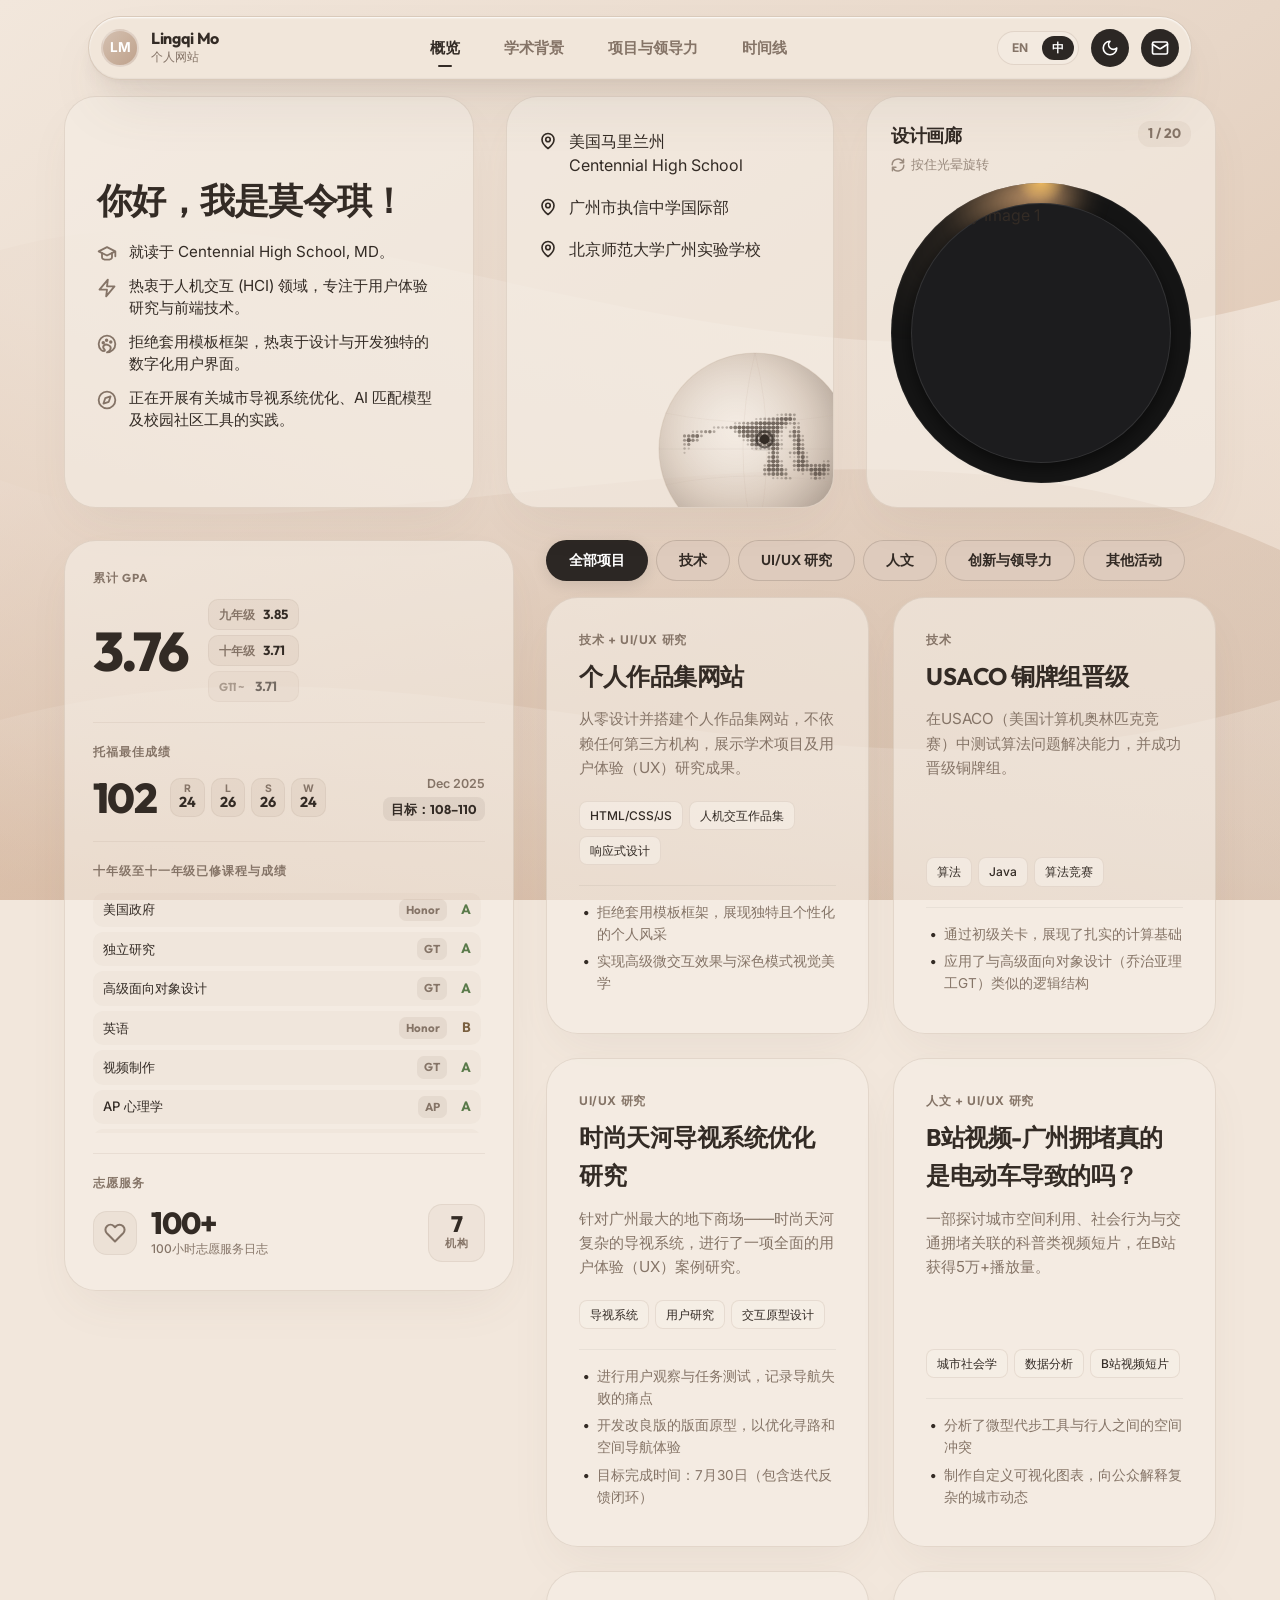
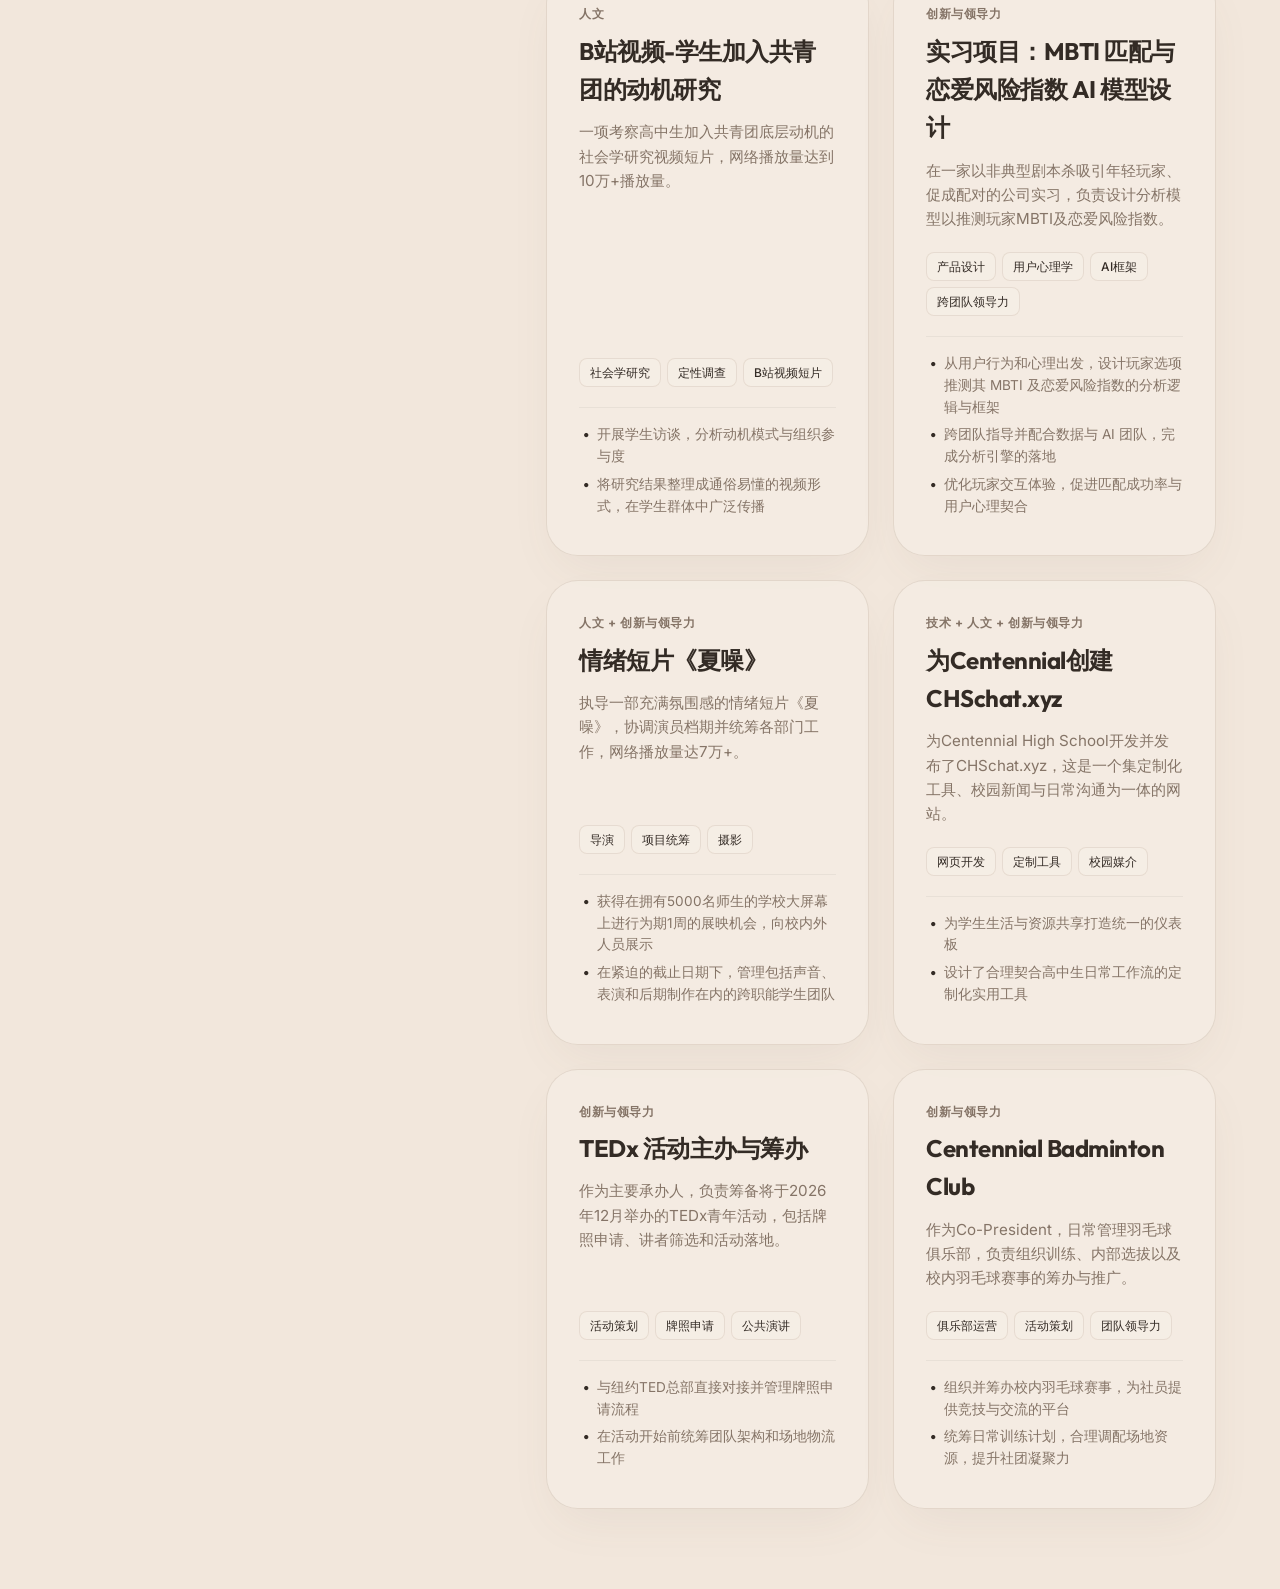
==== commit 3c7e40fe: "en/cn" ====
--- a/cn/index.html
+++ b/cn/index.html
@@ -11,8 +11,21 @@
   <link rel="preconnect" href="https://fonts.gstatic.com" crossorigin>
   <link href="https://fonts.googleapis.com/css2?family=Inter:wght@400;500;600;700&family=Outfit:wght@500;600;700;800&display=swap" rel="stylesheet">
   
+  <!-- Theme Init Script (Must be in head to avoid flash of theme style) -->
+  <script>
+    (function() {
+      const savedTheme = localStorage.getItem('theme');
+      if (savedTheme) {
+        document.documentElement.setAttribute('data-theme', savedTheme);
+      } else {
+        const prefersDark = window.matchMedia('(prefers-color-scheme: dark)').matches;
+        document.documentElement.setAttribute('data-theme', prefersDark ? 'dark' : 'light');
+      }
+    })();
+  </script>
+  
   <!-- CSS Styles -->
-  <link rel="stylesheet" href="../css/styles.css">
+  <link rel="stylesheet" href="../css/styles.css?v=3">
 </head>
 <body>
   
@@ -92,6 +105,24 @@
           <span class="lang-btn active">EN</span>
           <span class="lang-btn">中</span>
         </div>
+        <button id="theme-toggle" class="action-btn-circle" title="Toggle Theme" data-i18n-title="header.themeTooltip">
+          <!-- Sun Icon (shows in dark mode) -->
+          <svg class="sun-icon" width="18" height="18" viewBox="0 0 24 24" fill="none" stroke="currentColor" stroke-width="2.2" stroke-linecap="round" stroke-linejoin="round">
+            <circle cx="12" cy="12" r="4"/>
+            <path d="M12 2v2"/>
+            <path d="M12 20v2"/>
+            <path d="M4.93 4.93l1.41 1.41"/>
+            <path d="M17.66 17.66l1.41 1.41"/>
+            <path d="M2 12h2"/>
+            <path d="M20 12h2"/>
+            <path d="M6.34 17.66l-1.41 1.41"/>
+            <path d="M19.07 4.93l-1.41 1.41"/>
+          </svg>
+          <!-- Moon Icon (shows in light mode) -->
+          <svg class="moon-icon" width="18" height="18" viewBox="0 0 24 24" fill="none" stroke="currentColor" stroke-width="2.2" stroke-linecap="round" stroke-linejoin="round">
+            <path d="M12 3a6 6 0 0 0 9 9 9 9 0 1 1-9-9Z"/>
+          </svg>
+        </button>
         <div class="email-pill">
           <span class="email-text">moss104088@gmail.com</span>
           <button class="action-btn-circle" title="Contact Email" data-i18n-title="header.emailTooltip">
@@ -156,10 +187,10 @@
           </ul>
         </div>
 
-                                <!-- Symmetrical Dual Location Card -->
+                                <!-- Triple Location Card -->
         <div class="glass-card location-card" style="min-height: 260px;">
           <!-- Location Headers (Stacked at top left) -->
-          <div style="display: flex; flex-direction: column; gap: 8px; z-index: 1;">
+          <div style="display: flex; flex-direction: column; gap: 18px; z-index: 1;">
             <div class="location-header">
               <svg width="18" height="18" viewBox="0 0 24 24" fill="none" stroke="currentColor" stroke-width="2.2" stroke-linecap="round" stroke-linejoin="round">
                 <path d="M20 10c0 6-8 12-8 12s-8-6-8-12a8 8 0 0 1 16 0Z"/>
@@ -172,7 +203,14 @@
                 <path d="M20 10c0 6-8 12-8 12s-8-6-8-12a8 8 0 0 1 16 0Z"/>
                 <circle cx="12" cy="10" r="3"/>
               </svg>
-              <span data-i18n="dash.locationGuangzhou">Guangzhou, China</span>
+              <span data-i18n="dash.locationZhiXin">ZhiXin High School, Guangzhou, China</span>
+            </div>
+            <div class="location-header">
+              <svg width="18" height="18" viewBox="0 0 24 24" fill="none" stroke="currentColor" stroke-width="2.2" stroke-linecap="round" stroke-linejoin="round">
+                <path d="M20 10c0 6-8 12-8 12s-8-6-8-12a8 8 0 0 1 16 0Z"/>
+                <circle cx="12" cy="10" r="3"/>
+              </svg>
+              <span data-i18n="dash.locationBNU">Guangzhou Experimental School Affiliated To BNU, Guangzhou, China</span>
             </div>
           </div>
           
@@ -435,67 +473,120 @@
             </svg>
           </div>
         </div>
+
+        <!-- Interactive Design Gallery Card -->
+        <div class="glass-card photo-browser-card" style="min-height: 400px;">
+          <div class="dial-header" style="align-items: flex-start;">
+            <div>
+              <h3 data-i18n="dash.galleryTitle">Design Gallery</h3>
+              <div class="dial-instruction">
+                <svg class="spin-icon" viewBox="0 0 24 24" width="14" height="14" stroke="currentColor" stroke-width="2.5" fill="none" stroke-linecap="round" stroke-linejoin="round">
+                  <path d="M21.5 2v6h-6M2.5 22v-6h6M2 11.5a10 10 0 0 1 18.8-4.3M22 12.5a10 10 0 0 1-18.8 4.3"/>
+                </svg>
+                <span data-i18n="dash.galleryInstruction">Hold and spin</span>
+              </div>
+            </div>
+            <div class="dial-counter"><span id="dial-current-index">1</span> / 20</div>
+          </div>
+          
+          <div class="dial-core-wrapper" id="photo-dial-wrapper">
+            <!-- Aurora Glow rotating container -->
+            <div class="aurora-ring-container" id="aurora-ring-container">
+              <div class="aurora-conic"></div>
+              <div class="aurora-peak"></div>
+            </div>
+
+            <!-- Inner Photo Circle -->
+            <div class="inner-photo-circle">
+              <div class="dial-photo-slides" id="dial-photo-slides">
+                <!-- Photos generated dynamically by JS -->
+              </div>
+            </div>
+            
+            <!-- Invisible interaction overlay -->
+            <div class="dial-touch-overlay" id="dial-touch-overlay"></div>
+          </div>
+        </div>
       </div>
 
       <div class="dashboard-grid">
         
-        <!-- Left Column: GPA Profile & Test / Competitions -->
-        <div style="display: flex; flex-direction: column; gap: 32px;">
-          <!-- GPA History & Projections -->
-          <div class="glass-card">
-            <h3 data-i18n="acad.gpaHistory">GPA Profile History</h3>
-            <p style="font-size: 0.9rem; color: var(--text-secondary); margin-bottom: 12px;" data-i18n="acad.gpaSub">Overview of yearly grades and credits (G11 represents projected outcomes):</p>
-            <table>
-              <thead>
-                <tr>
-                  <th data-i18n="acad.yearCol">Academic Year</th>
-                  <th data-i18n="acad.gpaCol">GPA (UW)</th>
-                  <th data-i18n="acad.creditsCol">Credits</th>
-                </tr>
-              </thead>
-              <tbody>
-                <tr>
-                  <td><strong data-i18n="acad.grade9">9th Grade</strong></td>
-                  <td data-label="GPA (UW)" data-i18n-label="acad.gpaCol">3.85</td>
-                  <td data-label="Credits" data-i18n-label="acad.creditsCol">12.75</td>
-                </tr>
-                <tr>
-                  <td><strong data-i18n="acad.grade10">10th Grade</strong></td>
-                  <td data-label="GPA (UW)" data-i18n-label="acad.gpaCol">3.71</td>
-                  <td data-label="Credits" data-i18n-label="acad.creditsCol">13.00</td>
-                </tr>
-                <tr>
-                  <td><strong data-i18n="acad.grade11">11th Grade (Estimated)</strong></td>
-                  <td data-label="GPA (UW)" data-i18n-label="acad.gpaCol">3.71</td>
-                  <td data-label="Credits" data-i18n-label="acad.creditsCol">7.00</td>
-                </tr>
-                <tr style="border-top: 2px solid rgba(0,0,0,0.08); font-weight: bold;">
-                  <td data-i18n="acad.cumulative">Cumulative GPA</td>
-                  <td data-label="GPA (UW)" data-i18n-label="acad.gpaCol">3.76</td>
-                  <td data-label="Credits" data-i18n-label="acad.creditsCol">25.75</td>
-                </tr>
-              </tbody>
-            </table>
-          </div>
-
-          <!-- Competitions & Standardized Tests -->
-          <div class="glass-card">
-            <h3 data-i18n="acad.compTests">Competitions & Standardized Tests</h3>
-            
-            <!-- USACO Badge -->
-            <div class="toefl-node" style="margin-bottom: 16px;">
-              <div>
-                <strong style="display: block; font-size: 0.95rem;" data-i18n="acad.usacoTitle">USACO (Computing Olympiad)</strong>
-                <span style="font-size: 0.8rem; color: var(--text-secondary);" data-i18n="acad.usacoSub">Bronze Division Qualified</span>
+        <!-- Left Column: Unified Academic Stats Panel -->
+        <div style="display: flex; flex-direction: column; gap: 0;">
+          <div class="glass-card dash-stats-panel">
+
+            <!-- === GPA HERO === -->
+            <div class="stats-section">
+              <div class="stats-section-label" data-i18n="acad.cumulative">Cumulative GPA</div>
+              <div class="gpa-hero-row">
+                <div class="gpa-hero-number">3.76</div>
+                <div class="gpa-year-chips">
+                  <div class="gpa-year-chip">
+                    <span class="gpa-year-chip-grade" data-i18n="acad.grade9">G9</span>
+                    <span class="gpa-year-chip-val">3.85</span>
+                  </div>
+                  <div class="gpa-year-chip">
+                    <span class="gpa-year-chip-grade" data-i18n="acad.grade10">G10</span>
+                    <span class="gpa-year-chip-val">3.71</span>
+                  </div>
+                  <div class="gpa-year-chip gpa-year-chip-estimated">
+                    <span class="gpa-year-chip-grade">G11 ~</span>
+                    <span class="gpa-year-chip-val">3.71</span>
+                  </div>
+                </div>
               </div>
-              <span class="badge-gt" style="background: var(--card-dark); color: #fff;" data-i18n="acad.promoted">PROMOTED</span>
-            </div>
-
-            <!-- TOEFL progress -->
-            <h4 style="font-size: 0.9rem; margin-bottom: 10px;" data-i18n="acad.toeflScoreboard">TOEFL Scoreboard</h4>
-            <div class="toefl-track toefl-track-dynamic">
-              <!-- Rendered by JS -->
-            </div>
+            </div>
+
+            <div class="stats-divider"></div>
+
+            <!-- === TOEFL CURRENT BEST === -->
+            <div class="stats-section">
+              <div class="stats-section-label" data-i18n="dash.bestToefl">Best TOEFL</div>
+              <div class="toefl-hero-row">
+                <div class="toefl-hero-total">102</div>
+                <div class="toefl-hero-breakdown">
+                  <div class="toefl-hero-chip"><span class="toefl-chip-letter">R</span><span class="toefl-chip-score">24</span></div>
+                  <div class="toefl-hero-chip"><span class="toefl-chip-letter">L</span><span class="toefl-chip-score">26</span></div>
+                  <div class="toefl-hero-chip"><span class="toefl-chip-letter">S</span><span class="toefl-chip-score">26</span></div>
+                  <div class="toefl-hero-chip"><span class="toefl-chip-letter">W</span><span class="toefl-chip-score">24</span></div>
+                </div>
+                <div class="toefl-hero-meta">
+                  <span class="toefl-hero-date">Dec 2025</span>
+                  <span class="toefl-hero-target" data-i18n="dash.toeflTarget">Target: 108–110</span>
+                </div>
+              </div>
+            </div>
+
+            <div class="stats-divider"></div>
+
+            <!-- === COURSE GRADES === -->
+            <div class="stats-section">
+              <div class="stats-section-label" data-i18n="acad.course1011">Course Results</div>
+              <div class="course-grades-list" id="dash-course-grades">
+                <!-- Rendered by JS -->
+              </div>
+            </div>
+
+            <div class="stats-divider"></div>
+
+            <!-- === VOLUNTEER HOURS === -->
+            <div class="stats-section">
+              <div class="stats-section-label" data-i18n="dash.volunteering">Volunteering</div>
+              <div class="volunteer-hero-row">
+                <div class="volunteer-icon">
+                  <svg width="22" height="22" viewBox="0 0 24 24" fill="none" stroke="currentColor" stroke-width="2.2" stroke-linecap="round" stroke-linejoin="round"><path d="M20.84 4.61a5.5 5.5 0 0 0-7.78 0L12 5.67l-1.06-1.06a5.5 5.5 0 0 0-7.78 7.78l1.06 1.06L12 21.23l7.78-7.78 1.06-1.06a5.5 5.5 0 0 0 0-7.78z"/></svg>
+                </div>
+                <div class="volunteer-text">
+                  <span class="volunteer-hours-num">100+</span>
+                  <span class="volunteer-hours-label" data-i18n="time.volunteerLog">Volunteer Hours</span>
+                </div>
+                <div class="volunteer-orgs-count">
+                  <span class="volunteer-org-num">7</span>
+                  <span class="volunteer-org-label" data-i18n="dash.volunteerOrgs">Organizations</span>
+                </div>
+              </div>
+            </div>
+
           </div>
         </div>
 
@@ -665,7 +756,7 @@
   </main>
 
   <!-- JS Scripts -->
-  <script src="../js/data.js"></script>
-  <script src="../js/app.js"></script>
+  <script src="../js/data.js?v=2"></script>
+  <script src="../js/app.js?v=2"></script>
 </body>
 </html>
--- a/css/styles.css
+++ b/css/styles.css
@@ -12,6 +12,14 @@
   
   --font-display: 'Outfit', -apple-system, BlinkMacSystemFont, "Segoe UI", Roboto, sans-serif;
   --font-body: 'Inter', -apple-system, BlinkMacSystemFont, "Segoe UI", Roboto, sans-serif;
+  
+  --action-btn-text: #fff;
+  --lang-btn-active-text: #fff;
+  
+  /* Design Gallery Aurora Colors */
+  --aurora-glow-1: rgba(222, 171, 137, 0.85); /* Glowing warm peach-amber */
+  --aurora-glow-2: rgba(186, 143, 119, 0.4);  /* Soft terracotta */
+  --aurora-bg: rgba(246, 238, 230, 0.8);
 }
 
 /* Global Reset */
@@ -97,18 +105,20 @@
   max-width: 1152px;
   margin: 0 auto;
   width: 100%;
-  background: rgba(246, 238, 230, 0.45); /* Warm sand glass */
-  backdrop-filter: blur(30px) saturate(180%);
-  -webkit-backdrop-filter: blur(30px) saturate(180%);
-  border: 1px solid var(--glass-border);
+  background: #f1e6da; /* Solid Cream */
+  border: 1px solid rgba(186, 166, 149, 0.45);
   border-radius: 40px;
-  padding: 8px 20px;
+  padding: 12px;
   display: flex;
   justify-content: space-between;
   align-items: center;
+  /* Premium iOS 26 layered shadow with double inset highlights (No hover movement) */
   box-shadow: 
-    0 16px 36px -8px rgba(100, 85, 75, 0.05),
-    0 1px 0px rgba(255, 255, 255, 0.3) inset;
+    0 30px 60px -15px rgba(100, 85, 75, 0.15),
+    0 12px 24px -8px rgba(100, 85, 75, 0.12),
+    0 4px 10px -4px rgba(100, 85, 75, 0.05),
+    0 1px 2px rgba(255, 255, 255, 0.9) inset,
+    0 -1px 1px rgba(0, 0, 0, 0.04) inset;
 }
 
 .logo-section {
@@ -118,15 +128,15 @@
 }
 
 .profile-avatar {
-  width: 44px;
-  height: 44px;
+  width: 38px;
+  height: 38px;
   border-radius: 50%;
   background: linear-gradient(135deg, #d4c0b0, #bfa28c);
   display: flex;
   align-items: center;
   justify-content: center;
-  font-weight: bold;
-  font-size: 1.1rem;
+  font-weight: 700;
+  font-size: 0.85rem;
   color: #fff;
   border: 2px solid rgba(255, 255, 255, 0.4);
 }
@@ -241,7 +251,7 @@
 
 .lang-btn.active {
   background: var(--card-dark);
-  color: #fff;
+  color: var(--lang-btn-active-text, #fff);
 }
 
 .action-btn-circle {
@@ -249,7 +259,7 @@
   height: 38px;
   border-radius: 50%;
   background: var(--card-dark);
-  color: #fff;
+  color: var(--action-btn-text, #fff);
   border: none;
   outline: none;
   display: flex;
@@ -367,7 +377,7 @@
 
 .btn-pill-dark {
   background: var(--card-dark);
-  color: #fff;
+  color: var(--action-btn-text, #fff);
   border: none;
   padding: 14px 28px;
   border-radius: 30px;
@@ -468,11 +478,7 @@
   transition: all 0.5s cubic-bezier(0.16, 1, 0.3, 1);
 }
 
-.glass-card:hover {
-  background-color: var(--card-bg-hover);
-  border-color: rgba(186, 166, 149, 0.45);
-  box-shadow: 0 30px 60px -15px rgba(100, 85, 75, 0.12);
-}
+
 
 /* Nested Card widgets (eliminates harsh white inline backgrounds) */
 .nested-card {
@@ -485,10 +491,7 @@
   transition: all 0.5s cubic-bezier(0.16, 1, 0.3, 1);
 }
 
-.nested-card:hover {
-  background: rgba(246, 238, 230, 0.7);
-  border-color: rgba(186, 166, 149, 0.45);
-}
+
 
 /* General Layout Dashboard */
 .dashboard-grid {
@@ -501,18 +504,159 @@
   grid-column: 1 / -1;
 }
 
+/* Container 3D Perspective Setup (Grid container keeps tabs aligned perfectly) */
+.main-content {
+  position: relative;
+  display: grid;
+  grid-template-columns: 1fr;
+  grid-template-rows: 1fr;
+  perspective: 2000px;
+  perspective-origin: 50% 35%; /* Tilted perspective for a more pronounced 3D sphere rotation */
+  -webkit-transform-style: preserve-3d;
+  transform-style: preserve-3d;
+}
+
+.main-content.transitioning {
+  overflow: hidden !important;
+  pointer-events: none;
+}
+
+/* Base Tab Content styles */
 .tab-content {
   display: none;
+  grid-area: 1 / 1 / 2 / 2; /* Layer all tabs on top of each other inside the same grid cell */
+  width: 100%;
+  align-self: start; /* Maintain natural heights and align at the top of the grid cell */
+  -webkit-transform-style: preserve-3d;
+  transform-style: preserve-3d;
+  -webkit-backface-visibility: hidden;
+  backface-visibility: hidden;
 }
 
 .tab-content.active {
   display: block;
-  animation: fadeIn 0.4s ease-out;
-}
-
-@keyframes fadeIn {
-  from { opacity: 0; transform: translateY(10px); }
-  to { opacity: 1; transform: translateY(0); }
+}
+
+/* Overrides during active transition to display both old and new tab contents */
+.main-content.transitioning .tab-content.active,
+.main-content.transitioning .tab-content.leaving,
+.main-content.transitioning .tab-content.entering {
+  display: block !important;
+}
+
+/* Rely entirely on 3D depth (translate3d Z axis) and DOM paint order for natural layering */
+.main-content.transitioning .tab-content.leaving {
+  /* No z-index to avoid WebKit 3D rendering engine conflicts */
+}
+
+.main-content.transitioning .tab-content.entering {
+  /* No z-index to avoid WebKit 3D rendering engine conflicts */
+}
+
+/* ==========================================================================
+   Globe-like 3D Transition Animations
+   ========================================================================== */
+
+/* Forward navigation (left to right): Old page swings out to left/bottom-left */
+.main-content.transitioning.forward .tab-content.leaving {
+  animation: globeRotateOutLeft 0.8s cubic-bezier(0.16, 1, 0.3, 1) forwards;
+}
+
+/* Forward navigation (left to right): New page swings in from right/bottom-right */
+.main-content.transitioning.forward .tab-content.entering {
+  animation: globeRotateInRight 0.8s cubic-bezier(0.16, 1, 0.3, 1) forwards;
+}
+
+/* Backward navigation (right to left): Old page swings out to right/bottom-right */
+.main-content.transitioning.backward .tab-content.leaving {
+  animation: globeRotateOutRight 0.8s cubic-bezier(0.16, 1, 0.3, 1) forwards;
+}
+
+/* Backward navigation (right to left): New page swings in from left/bottom-left */
+.main-content.transitioning.backward .tab-content.entering {
+  animation: globeRotateInLeft 0.8s cubic-bezier(0.16, 1, 0.3, 1) forwards;
+}
+
+/* 3D Keyframe Animations (Curves and Spherical Motion - rely on translate3d Z depth) */
+@keyframes globeRotateOutLeft {
+  0% {
+    opacity: 1;
+    transform: translate3d(0, 0, 0px) rotateX(0deg) rotateY(0deg) rotateZ(0deg) scale(1);
+    transform-origin: 50% 150%;
+  }
+  100% {
+    opacity: 0;
+    transform: translate3d(-35%, 15%, -500px) rotateX(-8deg) rotateY(-40deg) rotateZ(-12deg) scale(0.8);
+    transform-origin: 50% 150%;
+  }
+}
+
+@keyframes globeRotateInRight {
+  0% {
+    opacity: 0;
+    transform: translate3d(35%, 15%, -500px) rotateX(-8deg) rotateY(40deg) rotateZ(12deg) scale(0.8);
+    transform-origin: 50% 150%;
+  }
+  100% {
+    opacity: 1;
+    transform: translate3d(0, 0, 0px) rotateX(0deg) rotateY(0deg) rotateZ(0deg) scale(1);
+    transform-origin: 50% 150%;
+  }
+}
+
+@keyframes globeRotateOutRight {
+  0% {
+    opacity: 1;
+    transform: translate3d(0, 0, 0px) rotateX(0deg) rotateY(0deg) rotateZ(0deg) scale(1);
+    transform-origin: 50% 150%;
+  }
+  100% {
+    opacity: 0;
+    transform: translate3d(35%, 15%, -500px) rotateX(-8deg) rotateY(40deg) rotateZ(12deg) scale(0.8);
+    transform-origin: 50% 150%;
+  }
+}
+
+@keyframes globeRotateInLeft {
+  0% {
+    opacity: 0;
+    transform: translate3d(-35%, 15%, -500px) rotateX(-8deg) rotateY(-40deg) rotateZ(-12deg) scale(0.8);
+    transform-origin: 50% 150%;
+  }
+  100% {
+    opacity: 1;
+    transform: translate3d(0, 0, 0px) rotateX(0deg) rotateY(0deg) rotateZ(0deg) scale(1);
+    transform-origin: 50% 150%;
+  }
+}
+
+/* Card Drifting Parallax Effect (Nested depth animation) */
+.main-content.transitioning.forward .tab-content.entering .glass-card {
+  animation: cardInRight 0.85s cubic-bezier(0.16, 1, 0.3, 1) forwards;
+}
+
+.main-content.transitioning.backward .tab-content.entering .glass-card {
+  animation: cardInLeft 0.85s cubic-bezier(0.16, 1, 0.3, 1) forwards;
+}
+
+@keyframes cardInRight {
+  0% {
+    transform: translate3d(40px, 10px, 50px) rotateY(12deg);
+    box-shadow: 0 40px 80px rgba(100, 85, 75, 0.2);
+  }
+  100% {
+    transform: translate3d(0, 0, 0) rotateY(0);
+  }
+}
+
+@keyframes cardInLeft {
+  0% {
+    transform: translate3d(-40px, 10px, 50px) rotateY(-12deg);
+    box-shadow: 0 40px 80px rgba(100, 85, 75, 0.2);
+  }
+  100% {
+    transform: translate3d(0, 0, 0) rotateY(0);
+  }
 }
 
 /* Academic Section Custom Theme */
@@ -568,7 +712,7 @@
 
 .simulated-gpa-box {
   background: var(--card-dark);
-  color: #fff;
+  color: var(--action-btn-text, #fff);
   border-radius: 20px;
   padding: 20px;
   text-align: center;
@@ -632,10 +776,7 @@
   transition: all 0.5s cubic-bezier(0.16, 1, 0.3, 1);
 }
 
-.toefl-node:hover {
-  background: rgba(246, 238, 230, 0.6);
-  border-color: rgba(186, 166, 149, 0.45);
-}
+
 
 .toefl-node.target {
   background: rgba(246, 238, 230, 0.75);
@@ -683,9 +824,9 @@
 }
 
 .filter-btn {
-  background: rgba(246, 238, 230, 0.5);
-  border: 1px solid var(--glass-border);
-  color: var(--text-secondary);
+  background: #decbbd;
+  border: 1px solid rgba(133, 116, 103, 0.3);
+  color: var(--text-primary);
   padding: 10px 22px;
   border-radius: 30px;
   cursor: pointer;
@@ -695,15 +836,19 @@
   transition: all 0.5s cubic-bezier(0.16, 1, 0.3, 1);
 }
 
+.filter-btn:focus {
+  outline: none;
+}
+
 .filter-btn:hover {
-  background: rgba(246, 238, 230, 0.85);
+  background: #ecdcd0;
   color: var(--text-primary);
 }
 
 .filter-btn.active {
   background: var(--card-dark);
   border-color: transparent;
-  color: #fff;
+  color: var(--action-btn-text, #fff);
   box-shadow: 0 4px 15px rgba(0, 0, 0, 0.1);
 }
 
@@ -843,14 +988,11 @@
   transition: all 0.5s cubic-bezier(0.16, 1, 0.3, 1);
 }
 
-.volunteering-item:hover {
-  background: rgba(246, 238, 230, 0.6);
-  border-color: rgba(186, 166, 149, 0.45);
-}
+
 
 .volunteering-hours {
   background: var(--card-dark);
-  color: #fff;
+  color: var(--action-btn-text, #fff);
   padding: 4px 12px;
   border-radius: 12px;
   font-size: 0.75rem;
@@ -863,7 +1005,7 @@
 /* Dashboard Hero Profile Section */
 .dashboard-hero {
   display: grid;
-  grid-template-columns: 1.40fr 1fr;
+  grid-template-columns: 1.25fr 1fr 1fr; /* Symmetrical three columns horizontally */
   gap: 32px;
   margin-bottom: 32px;
 }
@@ -925,20 +1067,22 @@
 
 .location-header {
   display: flex;
-  align-items: center;
-  gap: 8px;
+  align-items: flex-start;
+  gap: 12px;
   z-index: 1;
+  line-height: 1.5;
 }
 
 .location-header svg {
   color: var(--text-primary);
   flex-shrink: 0;
+  margin-top: 3px;
 }
 
 .globe-container {
   position: absolute;
-  bottom: -45px;
-  right: -25px;
+  bottom: -62px;
+  right: -42px;
   width: 240px;
   height: 240px;
   pointer-events: none;
@@ -1003,7 +1147,7 @@
   }
   
   .header-wrapper {
-    padding: 6px 12px;
+    padding: 8px;
     border-radius: 24px;
     flex-direction: row;
     justify-content: space-between;
@@ -1196,3 +1340,667 @@
     font-size: 0.8rem !important;
   }
 }
+
+/* ============================================================
+   Unified Academic Stats Panel (Overview left column)
+   ============================================================ */
+
+.dash-stats-panel {
+  padding: 28px 28px;
+  display: flex;
+  flex-direction: column;
+  gap: 0;
+}
+
+.stats-section {
+  padding: 20px 0;
+}
+
+.stats-section:first-child {
+  padding-top: 0;
+}
+
+.stats-section:last-child {
+  padding-bottom: 0;
+}
+
+.stats-divider {
+  height: 1px;
+  background: rgba(186, 166, 149, 0.2);
+  flex-shrink: 0;
+}
+
+.stats-section-label {
+  font-family: var(--font-display);
+  font-size: 0.72rem;
+  font-weight: 700;
+  text-transform: uppercase;
+  letter-spacing: 0.08em;
+  color: var(--text-secondary);
+  margin-bottom: 12px;
+}
+
+/* --- GPA Hero --- */
+.gpa-hero-row {
+  display: flex;
+  align-items: center;
+  gap: 20px;
+}
+
+.gpa-hero-number {
+  font-family: var(--font-display);
+  font-size: 3.4rem;
+  font-weight: 800;
+  color: var(--text-primary);
+  letter-spacing: -0.04em;
+  line-height: 1;
+  flex-shrink: 0;
+}
+
+.gpa-year-chips {
+  display: flex;
+  flex-direction: column;
+  gap: 5px;
+}
+
+.gpa-year-chip {
+  display: flex;
+  align-items: center;
+  gap: 8px;
+  background: rgba(186, 166, 149, 0.15);
+  border: 1px solid rgba(186, 166, 149, 0.2);
+  border-radius: 10px;
+  padding: 4px 10px;
+}
+
+.gpa-year-chip-estimated {
+  opacity: 0.65;
+}
+
+.gpa-year-chip-grade {
+  font-family: var(--font-display);
+  font-size: 0.72rem;
+  font-weight: 700;
+  color: var(--text-secondary);
+  min-width: 28px;
+}
+
+.gpa-year-chip-val {
+  font-family: var(--font-display);
+  font-size: 0.82rem;
+  font-weight: 700;
+  color: var(--text-primary);
+}
+
+/* --- TOEFL Hero --- */
+.toefl-hero-row {
+  display: flex;
+  align-items: center;
+  gap: 14px;
+  flex-wrap: wrap;
+}
+
+.toefl-hero-total {
+  font-family: var(--font-display);
+  font-size: 2.6rem;
+  font-weight: 800;
+  color: var(--text-primary);
+  letter-spacing: -0.04em;
+  line-height: 1;
+  flex-shrink: 0;
+}
+
+.toefl-hero-breakdown {
+  display: flex;
+  gap: 6px;
+}
+
+.toefl-hero-chip {
+  display: flex;
+  flex-direction: column;
+  align-items: center;
+  background: rgba(186, 166, 149, 0.15);
+  border: 1px solid rgba(186, 166, 149, 0.2);
+  border-radius: 10px;
+  padding: 5px 8px;
+  min-width: 34px;
+}
+
+.toefl-chip-letter {
+  font-size: 0.65rem;
+  font-weight: 700;
+  color: var(--text-secondary);
+  text-transform: uppercase;
+  line-height: 1;
+}
+
+.toefl-chip-score {
+  font-family: var(--font-display);
+  font-size: 0.9rem;
+  font-weight: 700;
+  color: var(--text-primary);
+  line-height: 1.2;
+}
+
+.toefl-hero-meta {
+  display: flex;
+  flex-direction: column;
+  gap: 3px;
+  margin-left: auto;
+  text-align: right;
+}
+
+.toefl-hero-date {
+  font-size: 0.78rem;
+  font-weight: 600;
+  color: var(--text-secondary);
+}
+
+.toefl-hero-target {
+  font-family: var(--font-display);
+  font-size: 0.8rem;
+  font-weight: 700;
+  color: var(--text-primary);
+  background: rgba(44, 39, 36, 0.07);
+  border-radius: 8px;
+  padding: 2px 8px;
+}
+
+/* --- Course Grades List --- */
+.course-grades-list {
+  display: flex;
+  flex-direction: column;
+  gap: 5px;
+  max-height: 240px;
+  overflow-y: auto;
+  padding-right: 4px;
+}
+
+.course-grades-list::-webkit-scrollbar {
+  width: 3px;
+}
+.course-grades-list::-webkit-scrollbar-track {
+  background: transparent;
+}
+.course-grades-list::-webkit-scrollbar-thumb {
+  background: rgba(186, 166, 149, 0.4);
+  border-radius: 4px;
+}
+
+.course-grade-row {
+  display: flex;
+  align-items: center;
+  justify-content: space-between;
+  gap: 8px;
+  padding: 6px 10px;
+  border-radius: 10px;
+  background: rgba(186, 166, 149, 0.08);
+  transition: background 0.2s ease;
+}
+
+
+
+.course-grade-name {
+  font-size: 0.82rem;
+  font-weight: 500;
+  color: var(--text-primary);
+  flex: 1;
+  white-space: nowrap;
+  overflow: hidden;
+  text-overflow: ellipsis;
+}
+
+.course-grade-right {
+  display: flex;
+  align-items: center;
+  gap: 6px;
+  flex-shrink: 0;
+}
+
+.course-grade-badge {
+  font-family: var(--font-display);
+  font-size: 0.72rem;
+  font-weight: 700;
+  padding: 2px 7px;
+  border-radius: 7px;
+  background: rgba(186, 166, 149, 0.2);
+  color: var(--text-secondary);
+}
+
+.course-grade-score {
+  font-family: var(--font-display);
+  font-size: 0.85rem;
+  font-weight: 700;
+  color: var(--text-primary);
+  min-width: 18px;
+  text-align: right;
+}
+
+.course-grade-score.grade-a {
+  color: #5a7a4a;
+}
+
+.course-grade-score.grade-b {
+  color: #7a6040;
+}
+
+/* --- Volunteer Hours Hero --- */
+.volunteer-hero-row {
+  display: flex;
+  align-items: center;
+  gap: 14px;
+}
+
+.volunteer-icon {
+  width: 44px;
+  height: 44px;
+  border-radius: 14px;
+  background: rgba(186, 166, 149, 0.15);
+  border: 1px solid rgba(186, 166, 149, 0.2);
+  display: flex;
+  align-items: center;
+  justify-content: center;
+  color: var(--text-secondary);
+  flex-shrink: 0;
+}
+
+.volunteer-text {
+  display: flex;
+  flex-direction: column;
+  gap: 1px;
+}
+
+.volunteer-hours-num {
+  font-family: var(--font-display);
+  font-size: 1.9rem;
+  font-weight: 800;
+  color: var(--text-primary);
+  letter-spacing: -0.03em;
+  line-height: 1;
+}
+
+.volunteer-hours-label {
+  font-size: 0.75rem;
+  color: var(--text-secondary);
+  font-weight: 500;
+}
+
+.volunteer-orgs-count {
+  display: flex;
+  flex-direction: column;
+  align-items: center;
+  margin-left: auto;
+  background: rgba(186, 166, 149, 0.12);
+  border: 1px solid rgba(186, 166, 149, 0.2);
+  border-radius: 14px;
+  padding: 8px 16px;
+}
+
+.volunteer-org-num {
+  font-family: var(--font-display);
+  font-size: 1.4rem;
+  font-weight: 800;
+  color: var(--text-primary);
+  line-height: 1;
+}
+
+.volunteer-org-label {
+  font-size: 0.68rem;
+  color: var(--text-secondary);
+  font-weight: 600;
+  text-transform: uppercase;
+  letter-spacing: 0.04em;
+}
+
+/* --- Responsive --- */
+@media (max-width: 768px) {
+  .gpa-hero-number {
+    font-size: 2.8rem;
+  }
+  .toefl-hero-total {
+    font-size: 2.2rem;
+  }
+  .toefl-hero-meta {
+    margin-left: 0;
+    text-align: left;
+    flex-direction: row;
+    align-items: center;
+    flex-wrap: wrap;
+    gap: 6px;
+  }
+  .course-grades-list {
+    max-height: 200px;
+  }
+}
+
+/* ==========================================
+   Dark Theme Adaptation & SVG Gradient Overrides
+   ========================================== */
+
+[data-theme="dark"] {
+  --card-bg: rgba(30, 26, 23, 0.7); /* Deep warm charcoal translucency */
+  --card-bg-hover: rgba(38, 33, 29, 0.85);
+  --card-dark: #eee7e1; /* Off-white for high contrast in dark mode */
+  --text-primary: #f5ece3; /* Light warm cream */
+  --text-secondary: #beb0a2; /* Soft warm muted grey-brown */
+  --glass-border: rgba(222, 203, 183, 0.15); /* Soft light warm border */
+  --glass-shadow: 0 20px 50px -12px rgba(0, 0, 0, 0.45); /* Deeper shadow for dark mode */
+  --action-btn-text: #24201d; /* Dark text/icon color inside circles */
+  --lang-btn-active-text: #24201d; /* Dark text inside active lang buttons */
+  
+  /* Design Gallery Aurora Colors (Dark theme) */
+  --aurora-glow-1: rgba(212, 163, 115, 0.9);  /* Glowing gold */
+  --aurora-glow-2: rgba(133, 98, 70, 0.3);   /* Warm bronze */
+  --aurora-bg: rgba(44, 39, 36, 0.8);
+}
+
+[data-theme="dark"] body {
+  background: #171412; /* Deep warm obsidian */
+}
+
+/* Header & Floating Pill */
+[data-theme="dark"] .header-wrapper {
+  background: #24201d; /* Solid Warm Charcoal */
+  border: 1px solid rgba(222, 203, 183, 0.15);
+  box-shadow: 
+    0 30px 60px -15px rgba(0, 0, 0, 0.55),
+    0 12px 24px -8px rgba(0, 0, 0, 0.45),
+    0 4px 10px -4px rgba(0, 0, 0, 0.25),
+    0 1px 2px rgba(255, 255, 255, 0.08) inset,
+    0 -1px 1px rgba(0, 0, 0, 0.25) inset;
+}
+
+/* Theme Toggle Icons */
+#theme-toggle .sun-icon {
+  display: none;
+}
+#theme-toggle .moon-icon {
+  display: block;
+}
+[data-theme="dark"] #theme-toggle .sun-icon {
+  display: block;
+}
+[data-theme="dark"] #theme-toggle .moon-icon {
+  display: none;
+}
+
+/* Translucent components backgrounds in Dark Mode */
+[data-theme="dark"] .lang-switch {
+  background: rgba(30, 26, 23, 0.6);
+}
+[data-theme="dark"] .email-text {
+  background: rgba(36, 32, 29, 0.95);
+}
+[data-theme="dark"] .nested-card {
+  background: rgba(30, 26, 23, 0.5);
+}
+[data-theme="dark"] .gpa-simulator-panel {
+  background: rgba(30, 26, 23, 0.6);
+}
+[data-theme="dark"] .simulator-option {
+  border-bottom: 1px solid rgba(222, 203, 183, 0.1);
+}
+[data-theme="dark"] .toefl-node {
+  background: rgba(30, 26, 23, 0.45);
+}
+[data-theme="dark"] .toefl-node.target {
+  background: rgba(30, 26, 23, 0.75);
+  border-color: rgba(222, 203, 183, 0.25);
+  box-shadow: 0 8px 20px rgba(0, 0, 0, 0.25);
+}
+[data-theme="dark"] .score-chip {
+  background: rgba(30, 26, 23, 0.7);
+  border: 1px solid rgba(222, 203, 183, 0.15);
+}
+[data-theme="dark"] .filter-btn {
+  background: rgba(222, 203, 183, 0.12);
+  border: 1px solid rgba(222, 203, 183, 0.2);
+  color: var(--text-primary);
+}
+[data-theme="dark"] .filter-btn.active {
+  background: var(--card-dark) !important;
+  color: var(--action-btn-text) !important;
+  border-color: transparent !important;
+  box-shadow: 0 4px 15px rgba(0, 0, 0, 0.35) !important;
+}
+[data-theme="dark"] .filter-btn:not(.active):hover {
+  background: rgba(222, 203, 183, 0.25);
+  color: var(--text-primary);
+}
+[data-theme="dark"] .project-tag {
+  background: rgba(30, 26, 23, 0.7);
+  border: 1px solid rgba(222, 203, 183, 0.15);
+}
+[data-theme="dark"] .project-highlights {
+  border-top: 1px solid rgba(222, 203, 183, 0.1);
+}
+[data-theme="dark"] .volunteering-item {
+  background: rgba(30, 26, 23, 0.5);
+}
+[data-theme="dark"] tr {
+  background: rgba(30, 26, 23, 0.5);
+  box-shadow: 0 4px 12px rgba(0, 0, 0, 0.2);
+}
+[data-theme="dark"] th {
+  border-bottom: 2px solid rgba(222, 203, 183, 0.15);
+}
+[data-theme="dark"] td {
+  border-bottom: 1px solid rgba(222, 203, 183, 0.1);
+}
+
+/* Timeline */
+[data-theme="dark"] .timeline::before {
+  background: rgba(222, 203, 183, 0.1);
+}
+[data-theme="dark"] .timeline-item::before {
+  border: 4px solid #1e1a17;
+  box-shadow: 0 2px 6px rgba(0, 0, 0, 0.35);
+}
+
+/* Organic Sand Dunes SVG Gradient Adaptation */
+[data-theme="dark"] #dune-grad-1 stop:nth-child(1) { stop-color: #1e1a17 !important; }
+[data-theme="dark"] #dune-grad-1 stop:nth-child(2) { stop-color: #191512 !important; }
+[data-theme="dark"] #dune-grad-1 stop:nth-child(3) { stop-color: #13100e !important; }
+
+[data-theme="dark"] #dune-grad-2 stop:nth-child(1) { stop-color: #1c1815 !important; }
+[data-theme="dark"] #dune-grad-2 stop:nth-child(2) { stop-color: #241f1b !important; }
+[data-theme="dark"] #dune-grad-2 stop:nth-child(3) { stop-color: #2e2823 !important; }
+
+[data-theme="dark"] #dune-grad-3 stop:nth-child(1) { stop-color: #221d19 !important; }
+[data-theme="dark"] #dune-grad-3 stop:nth-child(2) { stop-color: #181412 !important; }
+[data-theme="dark"] #dune-grad-3 stop:nth-child(3) { stop-color: #0f0d0b !important; }
+
+/* Location Card Globe SVG Adaptation */
+[data-theme="dark"] #sphereGradMd stop:nth-child(1) { stop-color: rgba(255, 255, 255, 0.05) !important; }
+[data-theme="dark"] #sphereGradMd stop:nth-child(2) { stop-color: rgba(186, 166, 149, 0.15) !important; }
+[data-theme="dark"] #sphereGradMd stop:nth-child(3) { stop-color: rgba(44, 39, 36, 0.8) !important; }
+
+[data-theme="dark"] .globe-container line,
+[data-theme="dark"] .globe-container path {
+  stroke: rgba(222, 203, 183, 0.15) !important;
+}
+[data-theme="dark"] .globe-container circle[fill^="url"] {
+  stroke: rgba(222, 203, 183, 0.25) !important;
+}
+[data-theme="dark"] .globe-container circle[fill^="rgba(85, 74, 65"] {
+  fill: rgba(222, 203, 183, 0.35) !important;
+}
+
+/* ==========================================================================
+   Design Gallery Photo Browser Card & Interactive Dial
+   ========================================================================== */
+.photo-browser-card {
+  display: flex;
+  flex-direction: column;
+  align-items: center;
+  justify-content: space-between;
+  padding: 24px !important;
+}
+
+.dial-header {
+  display: flex;
+  justify-content: space-between;
+  align-items: center;
+  width: 100%;
+  margin-bottom: 8px;
+}
+
+.dial-header h3 {
+  font-size: 1.15rem;
+  font-weight: 700;
+  color: var(--text-primary);
+}
+
+.dial-instruction {
+  display: flex;
+  align-items: center;
+  gap: 6px;
+  font-size: 0.8rem;
+  font-weight: 500;
+  color: var(--text-secondary);
+  opacity: 0.8;
+  margin-top: 4px;
+}
+
+.spin-icon {
+  animation: spinIconAnim 3s linear infinite;
+}
+
+@keyframes spinIconAnim {
+  0% { transform: rotate(0deg); }
+  100% { transform: rotate(360deg); }
+}
+
+.dial-counter {
+  font-family: var(--font-display);
+  font-size: 0.85rem;
+  font-weight: 700;
+  color: var(--text-secondary);
+  background: rgba(186, 166, 149, 0.15);
+  padding: 2px 10px;
+  border-radius: 12px;
+}
+
+.dial-core-wrapper {
+  position: relative;
+  width: 300px;
+  height: 300px;
+  border-radius: 50%;
+  background: #151515; /* Slightly lighter flat dark background */
+  box-shadow: inset 0 0 0 1px rgba(255,255,255,0.05); /* Flat design, removed outer drop shadow */
+  display: flex;
+  align-items: center;
+  justify-content: center;
+}
+
+.aurora-ring-container {
+  position: absolute;
+  top: 0; left: 0; right: 0; bottom: 0; /* Keep flush to prevent leaking outside */
+  border-radius: 50%;
+  pointer-events: none;
+  transform-origin: center center;
+  /* Snappy transition for real-time rotation */
+  transition: transform 0.05s linear;
+  overflow: hidden; /* Clips the glow to only the black ring, absolutely no leaking! */
+}
+
+.aurora-conic {
+  position: absolute;
+  top: -10px; left: -10px; right: -10px; bottom: -10px;
+  border-radius: 50%;
+  /* Warm amber/gold color to perfectly match the UI's earthy/beige theme */
+  background: conic-gradient(from 0deg at 50% 50%, rgba(212, 163, 115, 0.95) 0deg, transparent 20deg, transparent 270deg, rgba(212, 163, 115, 0.1) 320deg, rgba(212, 163, 115, 0.95) 360deg);
+  filter: blur(12px);
+}
+
+.aurora-peak {
+  position: absolute;
+  top: -5px; left: 50%; /* Positioned right against the top clipped edge */
+  width: 50px; height: 35px;
+  transform: translateX(-50%);
+  background: radial-gradient(circle at 50% 0%, rgba(255, 200, 100, 1) 0%, transparent 60%);
+  filter: blur(2px);
+}
+
+.inner-photo-circle {
+  position: absolute;
+  top: 20px; left: 20px; right: 20px; bottom: 20px; /* Thinner black ring (20px instead of 40px) */
+  border-radius: 50%;
+  background: #1c1c1e;
+  overflow: hidden;
+  box-shadow: 0 5px 15px rgba(0,0,0,0.5), inset 0 0 0 1px rgba(255,255,255,0.1);
+  z-index: 5;
+  perspective: 1000px;
+}
+
+.dial-photo-slides {
+  position: relative;
+  width: 100%; height: 100%;
+}
+
+.photo-slide {
+  position: absolute;
+  top: 0; left: 0; right: 0; bottom: 0;
+  border-radius: 50%;
+  object-fit: cover;
+  opacity: 0;
+  pointer-events: none;
+  transform: translate3d(0, 0, 0) scale(1) rotate(0deg);
+  width: 100%;
+  height: 100%;
+}
+
+.photo-slide.active {
+  opacity: 1;
+  z-index: 3;
+}
+
+/* Animations */
+.photo-slide.leaving-cw {
+  animation: outToRightBottom 0.4s cubic-bezier(0.16, 1, 0.3, 1) forwards;
+  z-index: 2;
+}
+.photo-slide.entering-cw {
+  animation: inFromLeftBottom 0.4s cubic-bezier(0.16, 1, 0.3, 1) forwards;
+  z-index: 3;
+}
+.photo-slide.leaving-ccw {
+  animation: outToLeftBottom 0.4s cubic-bezier(0.16, 1, 0.3, 1) forwards;
+  z-index: 2;
+}
+.photo-slide.entering-ccw {
+  animation: inFromRightBottom 0.4s cubic-bezier(0.16, 1, 0.3, 1) forwards;
+  z-index: 3;
+}
+
+@keyframes outToLeftBottom {
+  0% { opacity: 1; transform: translate3d(0, 0, 0) scale(1) rotate(0deg); transform-origin: 50% 150%; }
+  100% { opacity: 0; transform: translate3d(-80px, 50px, 0) scale(0.8) rotate(-30deg); transform-origin: 50% 150%; }
+}
+@keyframes inFromRightBottom {
+  0% { opacity: 0; transform: translate3d(80px, 50px, 0) scale(0.8) rotate(30deg); transform-origin: 50% 150%; }
+  100% { opacity: 1; transform: translate3d(0, 0, 0) scale(1) rotate(0deg); transform-origin: 50% 150%; }
+}
+@keyframes outToRightBottom {
+  0% { opacity: 1; transform: translate3d(0, 0, 0) scale(1) rotate(0deg); transform-origin: 50% 150%; }
+  100% { opacity: 0; transform: translate3d(80px, 50px, 0) scale(0.8) rotate(30deg); transform-origin: 50% 150%; }
+}
+@keyframes inFromLeftBottom {
+  0% { opacity: 0; transform: translate3d(-80px, 50px, 0) scale(0.8) rotate(-30deg); transform-origin: 50% 150%; }
+  100% { opacity: 1; transform: translate3d(0, 0, 0) scale(1) rotate(0deg); transform-origin: 50% 150%; }
+}
+
+.dial-touch-overlay {
+  position: absolute;
+  top: -20px; left: -20px; right: -20px; bottom: -20px;
+  border-radius: 50%;
+  z-index: 10;
+  cursor: grab;
+  user-select: none;
+  touch-action: none;
+}
+.dial-touch-overlay:active {
+  cursor: grabbing;
+}
+
+
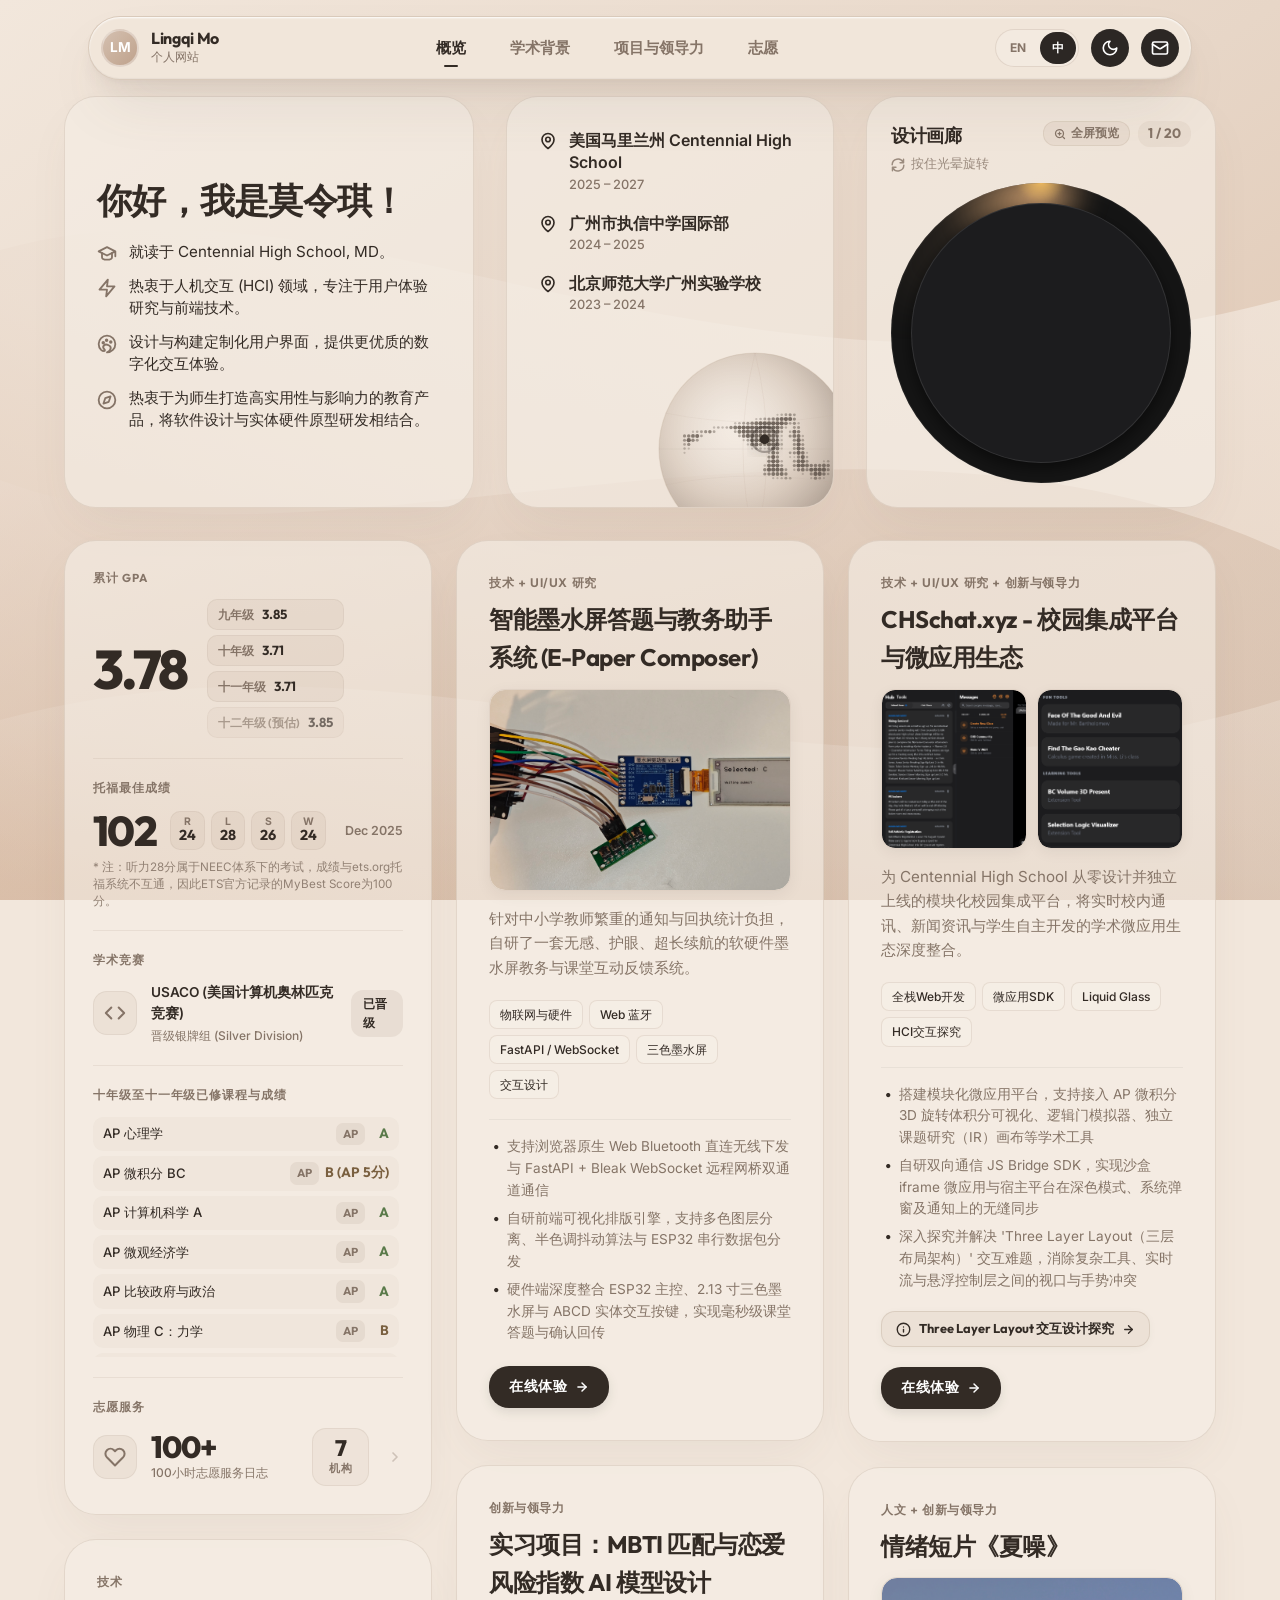
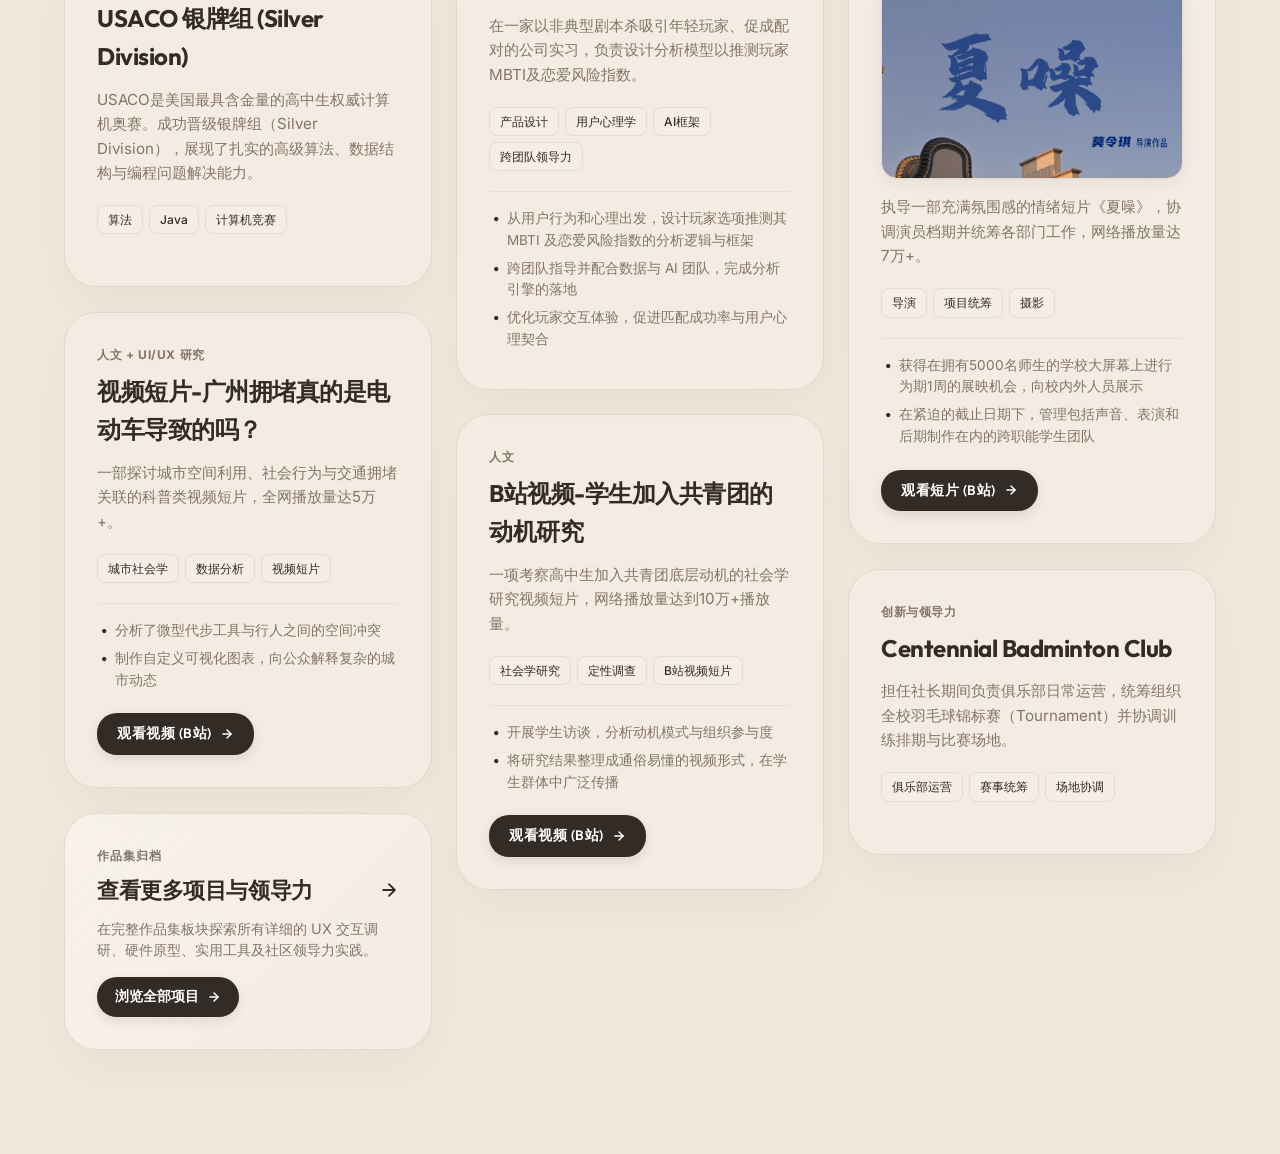
==== commit 751edae5: "Update portfolio UI: 1:1 align case study modal with clay spec, fix dark mode hover, update toefl sc" ====
--- a/cn/index.html
+++ b/cn/index.html
@@ -25,7 +25,7 @@
   </script>
   
   <!-- CSS Styles -->
-  <link rel="stylesheet" href="../css/styles.css?v=3">
+  <link rel="stylesheet" href="../css/styles.css?v=23">
 </head>
 <body>
   
@@ -97,7 +97,7 @@
           <span class="tab-icon">
             <svg width="20" height="20" viewBox="0 0 24 24" fill="none" stroke="currentColor" stroke-width="2" stroke-linecap="round" stroke-linejoin="round"><rect x="3" y="4" width="18" height="18" rx="2" ry="2"/><line x1="16" y1="2" x2="16" y2="6"/><line x1="8" y1="2" x2="8" y2="6"/><line x1="3" y1="10" x2="21" y2="10"/></svg>
           </span>
-          <span class="tab-text" data-i18n="nav.timeline">Timeline</span>
+          <span class="tab-text" data-i18n="nav.timeline">志愿</span>
         </button>
       </nav>
       <div class="header-actions">
@@ -173,7 +173,7 @@
                   <circle cx="16.5" cy="9.5" r="1" fill="currentColor"/>
                 </svg>
               </span>
-              <span data-i18n="dash.introBullet3">Rejects template frameworks to design and build custom user interfaces and digital experiences.</span>
+              <span data-i18n="dash.introBullet3">Builds custom user interfaces for better digital experiences.</span>
             </li>
             <li>
               <span class="bullet-icon">
@@ -182,7 +182,7 @@
                   <polygon points="16.24 7.76 14.12 14.12 7.76 16.24 9.88 9.88 16.24 7.76"/>
                 </svg>
               </span>
-              <span data-i18n="dash.introBullet4">Currently investigating urban navigation systems, AI model design, and interactive products.</span>
+              <span data-i18n="dash.introBullet4">Thrilled to create impactful educational tools for students and teachers, bridging intuitive software with hands-on hardware prototyping.</span>
             </li>
           </ul>
         </div>
@@ -196,21 +196,30 @@
                 <path d="M20 10c0 6-8 12-8 12s-8-6-8-12a8 8 0 0 1 16 0Z"/>
                 <circle cx="12" cy="10" r="3"/>
               </svg>
-              <span data-i18n="dash.locationText">Centennial High School, MD</span>
+              <div class="location-info">
+                <div class="location-name" data-i18n="dash.locationText">Centennial High School, MD</div>
+                <div class="location-time" data-i18n="dash.locationTimeText1">2025 – 2027</div>
+              </div>
             </div>
             <div class="location-header">
               <svg width="18" height="18" viewBox="0 0 24 24" fill="none" stroke="currentColor" stroke-width="2.2" stroke-linecap="round" stroke-linejoin="round">
                 <path d="M20 10c0 6-8 12-8 12s-8-6-8-12a8 8 0 0 1 16 0Z"/>
                 <circle cx="12" cy="10" r="3"/>
               </svg>
-              <span data-i18n="dash.locationZhiXin">ZhiXin High School, Guangzhou, China</span>
+              <div class="location-info">
+                <div class="location-name" data-i18n="dash.locationZhiXin">ZhiXin High School, Guangzhou, China</div>
+                <div class="location-time" data-i18n="dash.locationTimeText2">2024 – 2025</div>
+              </div>
             </div>
             <div class="location-header">
               <svg width="18" height="18" viewBox="0 0 24 24" fill="none" stroke="currentColor" stroke-width="2.2" stroke-linecap="round" stroke-linejoin="round">
                 <path d="M20 10c0 6-8 12-8 12s-8-6-8-12a8 8 0 0 1 16 0Z"/>
                 <circle cx="12" cy="10" r="3"/>
               </svg>
-              <span data-i18n="dash.locationBNU">Guangzhou Experimental School Affiliated To BNU, Guangzhou, China</span>
+              <div class="location-info">
+                <div class="location-name" data-i18n="dash.locationBNU">Guangzhou Experimental School Affiliated To BNU, Guangzhou, China</div>
+                <div class="location-time" data-i18n="dash.locationTimeText3">2023 – 2024</div>
+              </div>
             </div>
           </div>
           
@@ -486,7 +495,15 @@
                 <span data-i18n="dash.galleryInstruction">Hold and spin</span>
               </div>
             </div>
-            <div class="dial-counter"><span id="dial-current-index">1</span> / 20</div>
+            <div style="display: flex; align-items: center; gap: 8px;">
+              <button id="dial-expand-action-btn" class="dial-expand-pill-btn" title="Click to view fullscreen">
+                <svg width="12" height="12" viewBox="0 0 24 24" fill="none" stroke="currentColor" stroke-width="2.5" stroke-linecap="round" stroke-linejoin="round">
+                  <circle cx="11" cy="11" r="8"/><line x1="21" y1="21" x2="16.65" y2="16.65"/><line x1="11" y1="8" x2="11" y2="14"/><line x1="8" y1="11" x2="14" y2="11"/>
+                </svg>
+                <span data-i18n="dash.galleryExpand">Expand</span>
+              </button>
+              <div class="dial-counter"><span id="dial-current-index">1</span> / 20</div>
+            </div>
           </div>
           
           <div class="dial-core-wrapper" id="photo-dial-wrapper">
@@ -509,17 +526,16 @@
         </div>
       </div>
 
-      <div class="dashboard-grid">
+      <div class="dashboard-grid projects-grid" id="dashboard-grid">
         
         <!-- Left Column: Unified Academic Stats Panel -->
-        <div style="display: flex; flex-direction: column; gap: 0;">
-          <div class="glass-card dash-stats-panel">
+        <div class="glass-card dash-stats-panel" id="dash-academic-panel">
 
             <!-- === GPA HERO === -->
             <div class="stats-section">
               <div class="stats-section-label" data-i18n="acad.cumulative">Cumulative GPA</div>
               <div class="gpa-hero-row">
-                <div class="gpa-hero-number">3.76</div>
+                <div class="gpa-hero-number">3.78</div>
                 <div class="gpa-year-chips">
                   <div class="gpa-year-chip">
                     <span class="gpa-year-chip-grade" data-i18n="acad.grade9">G9</span>
@@ -529,9 +545,13 @@
                     <span class="gpa-year-chip-grade" data-i18n="acad.grade10">G10</span>
                     <span class="gpa-year-chip-val">3.71</span>
                   </div>
+                  <div class="gpa-year-chip">
+                    <span class="gpa-year-chip-grade" data-i18n="acad.grade11">11th Grade</span>
+                    <span class="gpa-year-chip-val">3.71</span>
+                  </div>
                   <div class="gpa-year-chip gpa-year-chip-estimated">
-                    <span class="gpa-year-chip-grade">G11 ~</span>
-                    <span class="gpa-year-chip-val">3.71</span>
+                    <span class="gpa-year-chip-grade" data-i18n="acad.grade12">12th Grade</span>
+                    <span class="gpa-year-chip-val">3.85</span>
                   </div>
                 </div>
               </div>
@@ -546,13 +566,37 @@
                 <div class="toefl-hero-total">102</div>
                 <div class="toefl-hero-breakdown">
                   <div class="toefl-hero-chip"><span class="toefl-chip-letter">R</span><span class="toefl-chip-score">24</span></div>
-                  <div class="toefl-hero-chip"><span class="toefl-chip-letter">L</span><span class="toefl-chip-score">26</span></div>
+                  <div class="toefl-hero-chip"><span class="toefl-chip-letter">L</span><span class="toefl-chip-score">28</span></div>
                   <div class="toefl-hero-chip"><span class="toefl-chip-letter">S</span><span class="toefl-chip-score">26</span></div>
                   <div class="toefl-hero-chip"><span class="toefl-chip-letter">W</span><span class="toefl-chip-score">24</span></div>
                 </div>
                 <div class="toefl-hero-meta">
                   <span class="toefl-hero-date">Dec 2025</span>
-                  <span class="toefl-hero-target" data-i18n="dash.toeflTarget">Target: 108–110</span>
+                </div>
+              </div>
+              <div class="toefl-hero-footnote" data-i18n="dash.toeflNote">
+                * 注：听力28分属于NEEC体系下的考试，成绩与ets.org托福系统不互通，因此ETS官方记录的MyBest Score为100分。
+              </div>
+            </div>
+
+            <div class="stats-divider"></div>
+
+            <!-- === USACO COMPETITION === -->
+            <div class="stats-section">
+              <div class="stats-section-label" data-i18n="dash.competitions">Competitions</div>
+              <div class="usaco-hero-row">
+                <div class="usaco-icon">
+                  <svg width="22" height="22" viewBox="0 0 24 24" fill="none" stroke="currentColor" stroke-width="2.2" stroke-linecap="round" stroke-linejoin="round">
+                    <polyline points="16 18 22 12 16 6"/>
+                    <polyline points="8 6 2 12 8 18"/>
+                  </svg>
+                </div>
+                <div class="usaco-text">
+                  <span class="usaco-title" data-i18n="acad.usacoTitle">USACO (Computing Olympiad)</span>
+                  <span class="usaco-division" data-i18n="acad.usacoSub">Silver Division Qualified</span>
+                </div>
+                <div class="usaco-badge">
+                  <span class="badge-ap" data-i18n="acad.promoted">PROMOTED</span>
                 </div>
               </div>
             </div>
@@ -584,27 +628,28 @@
                   <span class="volunteer-org-num">7</span>
                   <span class="volunteer-org-label" data-i18n="dash.volunteerOrgs">Organizations</span>
                 </div>
-              </div>
-            </div>
-
-          </div>
-        </div>
-
-        <!-- Right Column: Projects Panel -->
-        <div class="dashboard-projects-column" style="display: flex; flex-direction: column; gap: 0px;">
-          <div class="project-filters">
-            <button class="filter-btn active" data-filter="all" data-i18n="proj.all">All Projects</button>
-            <button class="filter-btn" data-filter="tech" data-i18n="proj.tech">Technical</button>
-            <button class="filter-btn" data-filter="ux" data-i18n="proj.ux">UI/UX Research</button>
-            <button class="filter-btn" data-filter="humanities" data-i18n="proj.humanities">Humanities</button>
-            <button class="filter-btn" data-filter="leadership" data-i18n="proj.leadership">Innovation & Leadership</button>
-            <button class="filter-btn" data-filter="other" data-i18n="proj.other">Other Events</button>
-          </div>
-
-          <div class="projects-grid">
-            <!-- Project Cards Rendered by JS -->
-          </div>
-        </div>
+                <div class="volunteer-link-arrow">
+                  <svg width="16" height="16" viewBox="0 0 24 24" fill="none" stroke="currentColor" stroke-width="2.5" stroke-linecap="round" stroke-linejoin="round">
+                    <polyline points="9 18 15 12 9 6"/>
+                  </svg>
+                </div>
+              </div>
+            </div>
+
+        </div>
+
+        <!-- Category Filters (Commented out per design, code preserved)
+        <div class="project-filters">
+          <button class="filter-btn active" data-filter="all" data-i18n="proj.all">All Projects</button>
+          <button class="filter-btn" data-filter="tech" data-i18n="proj.tech">Technical</button>
+          <button class="filter-btn" data-filter="ux" data-i18n="proj.ux">UI/UX Research</button>
+          <button class="filter-btn" data-filter="humanities" data-i18n="proj.humanities">Humanities</button>
+          <button class="filter-btn" data-filter="leadership" data-i18n="proj.leadership">Innovation & Leadership</button>
+          <button class="filter-btn" data-filter="other" data-i18n="proj.other">Other Events</button>
+        </div>
+        -->
+
+        <!-- Project Cards Rendered by JS -->
 
       </div>
     </div>
@@ -614,7 +659,7 @@
       <div class="academic-layout">
         
         <!-- Left Column: GPA Profile & Test / Competitions -->
-        <div style="display: flex; flex-direction: column; gap: 32px;">
+        <div class="academic-column">
           <!-- GPA History & Projections -->
           <div class="glass-card">
             <h3 data-i18n="acad.gpaHistory">GPA Profile History</h3>
@@ -639,14 +684,19 @@
                   <td data-label="Credits" data-i18n-label="acad.creditsCol">13.00</td>
                 </tr>
                 <tr>
-                  <td><strong data-i18n="acad.grade11">11th Grade (Estimated)</strong></td>
+                  <td><strong data-i18n="acad.grade11">十一年级</strong></td>
                   <td data-label="GPA (UW)" data-i18n-label="acad.gpaCol">3.71</td>
                   <td data-label="Credits" data-i18n-label="acad.creditsCol">7.00</td>
                 </tr>
+                <tr>
+                  <td><strong data-i18n="acad.grade12">十二年级 (预估)</strong></td>
+                  <td data-label="GPA (UW)" data-i18n-label="acad.gpaCol">3.85</td>
+                  <td data-label="Credits" data-i18n-label="acad.creditsCol">6.00</td>
+                </tr>
                 <tr style="border-top: 2px solid rgba(0,0,0,0.08); font-weight: bold;">
                   <td data-i18n="acad.cumulative">Cumulative GPA</td>
-                  <td data-label="GPA (UW)" data-i18n-label="acad.gpaCol">3.76</td>
-                  <td data-label="Credits" data-i18n-label="acad.creditsCol">25.75</td>
+                  <td data-label="GPA (UW)" data-i18n-label="acad.gpaCol">3.78</td>
+                  <td data-label="Credits" data-i18n-label="acad.creditsCol">38.75</td>
                 </tr>
               </tbody>
             </table>
@@ -660,7 +710,7 @@
             <div class="toefl-node" style="margin-bottom: 16px;">
               <div>
                 <strong style="display: block; font-size: 0.95rem;" data-i18n="acad.usacoTitle">USACO (Computing Olympiad)</strong>
-                <span style="font-size: 0.8rem; color: var(--text-secondary);" data-i18n="acad.usacoSub">Bronze Division Qualified</span>
+                <span style="font-size: 0.8rem; color: var(--text-secondary);" data-i18n="acad.usacoSub">Silver Division Qualified</span>
               </div>
               <span class="badge-gt" style="background: var(--card-dark); color: #fff;" data-i18n="acad.promoted">PROMOTED</span>
             </div>
@@ -673,11 +723,11 @@
           </div>
         </div>
 
-        <!-- Right Column: Coursework Detail (G10 - G12) -->
-        <div style="display: flex; flex-direction: column; gap: 32px;">
+        <!-- Right Column: Coursework Detail (G10 - G11) -->
+        <div class="academic-column">
           <!-- G10-G11 Coursework -->
           <div class="glass-card">
-            <h3 data-i18n="acad.course1011">Grade 10-11 Coursework & Results</h3>
+            <h3 data-i18n="acad.course1011">Grade 10-12 Coursework & Results</h3>
             <table>
               <thead>
                 <tr>
@@ -691,15 +741,17 @@
               </tbody>
             </table>
           </div>
-
-          <!-- G12 Coursework -->
+        </div>
+
+        <!-- Grade 12 Academic Plan (Full Width) -->
+        <div class="academic-full-width">
           <div class="glass-card">
             <h3 data-i18n="acad.course12">Grade 12 Academic Plan</h3>
             <table>
               <thead>
                 <tr>
                   <th data-i18n="acad.courseCol">Course Title</th>
-                  <th data-i18n="acad.detailCol">Option / Detail</th>
+                  <th data-i18n="acad.levelCol">Level</th>
                   <th data-i18n="acad.expectedCol">Expected</th>
                   <th data-i18n="acad.statusCol">Status</th>
                 </tr>
@@ -732,31 +784,19 @@
 
     <!-- SECTION 4: Timeline & Volunteering -->
     <div id="timeline" class="tab-content">
-      <div class="dashboard-grid">
-        
-        <!-- Left: Volunteering List -->
-        <div class="glass-card">
-          <h3 style="margin-bottom: 20px;" data-i18n="time.volunteerLog">100h Volunteering Log</h3>
-          <div class="volunteering-list" id="volunteering-log">
-            <!-- Rendered by JS -->
-          </div>
-        </div>
-
-        <!-- Right: Detail Plan Timeline -->
-        <div class="glass-card">
-          <h3 style="margin-bottom: 20px;" data-i18n="time.milestones">Milestone Checklist</h3>
-          <div class="timeline" id="full-timeline">
-            <!-- Rendered by JS -->
-          </div>
-        </div>
-
+      <!-- Volunteering List -->
+      <div class="glass-card">
+        <h3 style="margin-bottom: 20px;" data-i18n="time.volunteerLog">100h Volunteering Log</h3>
+        <div class="volunteering-list" id="volunteering-log">
+          <!-- Rendered by JS -->
+        </div>
       </div>
     </div>
 
   </main>
 
   <!-- JS Scripts -->
-  <script src="../js/data.js?v=2"></script>
-  <script src="../js/app.js?v=2"></script>
+  <script src="../js/data.js?v=23"></script>
+  <script src="../js/app.js?v=23"></script>
 </body>
 </html>
--- a/css/styles.css
+++ b/css/styles.css
@@ -32,6 +32,7 @@
 }
 html {
   overflow-y: scroll;
+  overflow-x: hidden;
 }
 
 /* Hard reset for interactive element focus states */
@@ -52,6 +53,8 @@
   min-height: 100vh;
   padding-bottom: 80px;
   -webkit-font-smoothing: antialiased;
+  overflow-x: hidden;
+  width: 100%;
 }
 
 h1, h2, h3, h4 {
@@ -66,7 +69,7 @@
   position: fixed;
   top: 0;
   left: 0;
-  width: 100vw;
+  width: 100%;
   height: 100vh;
   z-index: -2;
   pointer-events: none;
@@ -231,19 +234,25 @@
 }
 
 .lang-switch {
+  height: 38px;
   background: rgba(246, 238, 230, 0.5);
   border: 1px solid var(--glass-border);
-  padding: 4px;
+  padding: 2px;
   border-radius: 20px;
+  display: flex;
+  align-items: center;
+  gap: 2px;
+}
+
+.lang-btn {
+  display: flex;
+  align-items: center;
+  justify-content: center;
+  height: 32px;
+  padding: 0 12px;
+  border-radius: 16px;
   font-size: 0.75rem;
   font-weight: 700;
-  display: flex;
-  gap: 4px;
-}
-
-.lang-btn {
-  padding: 2px 10px;
-  border-radius: 12px;
   cursor: pointer;
   transition: all 0.4s cubic-bezier(0.16, 1, 0.3, 1);
   color: var(--text-secondary);
@@ -331,6 +340,21 @@
   pointer-events: auto;
 }
 
+/* Hide theme toggle when email pill is expanded to prevent overlap */
+.header-actions:has(.email-pill.expanded) #theme-toggle {
+  opacity: 0;
+  pointer-events: none;
+  transform: scale(0.8);
+}
+
+@media (hover: hover) {
+  .header-actions:has(.email-pill:hover) #theme-toggle {
+    opacity: 0;
+    pointer-events: none;
+    transform: scale(0.8);
+  }
+}
+
 /* Layout Showcase Block */
 .hero-layout-grid {
   display: grid;
@@ -496,8 +520,8 @@
 /* General Layout Dashboard */
 .dashboard-grid {
   display: grid;
-  grid-template-columns: 1.1fr 0.9fr;
-  gap: 32px;
+  grid-template-columns: repeat(3, minmax(0, 1fr));
+  gap: 24px;
 }
 
 .full-width {
@@ -508,7 +532,7 @@
 .main-content {
   position: relative;
   display: grid;
-  grid-template-columns: 1fr;
+  grid-template-columns: minmax(0, 1fr);
   grid-template-rows: 1fr;
   perspective: 2000px;
   perspective-origin: 50% 35%; /* Tilted perspective for a more pronounced 3D sphere rotation */
@@ -666,6 +690,28 @@
   gap: 32px;
 }
 
+.academic-column {
+  display: flex;
+  flex-direction: column;
+  gap: 32px;
+  height: 100%;
+}
+
+.academic-column .glass-card {
+  flex: 1;
+}
+
+.academic-full-width {
+  grid-column: span 2;
+}
+
+@media (max-width: 1024px) {
+  .academic-full-width {
+    grid-column: span 1;
+  }
+}
+
+
 /* GPA Simulator Panel styled like screenshot overlay cards */
 .gpa-simulator-panel {
   background: rgba(246, 238, 230, 0.55);
@@ -854,14 +900,70 @@
 
 .projects-grid {
   display: grid;
-  grid-template-columns: repeat(auto-fill, minmax(360px, 1fr));
-  gap: 24px;
+  grid-template-columns: repeat(auto-fill, minmax(min(100%, 360px), 1fr));
+  grid-auto-rows: 1px;
+  grid-auto-flow: dense;
+  gap: 0 24px;
+}
+
+#dashboard .dashboard-grid.projects-grid {
+  display: grid;
+  grid-template-columns: repeat(3, minmax(0, 1fr));
+  grid-auto-rows: 1px;
+  grid-auto-flow: dense;
+  gap: 0 24px;
 }
 
 .project-card {
   display: flex;
   flex-direction: column;
-  height: 100%;
+  height: max-content;
+  transition: all 0.35s cubic-bezier(0.16, 1, 0.3, 1);
+}
+
+.view-more-projects-card {
+  display: flex;
+  flex-direction: column;
+  justify-content: space-between;
+  cursor: pointer;
+  background: linear-gradient(135deg, rgba(255, 255, 255, 0.45) 0%, rgba(246, 238, 230, 0.6) 100%);
+  border: 1px solid var(--glass-border) !important;
+  transition: all 0.35s cubic-bezier(0.16, 1, 0.3, 1);
+}
+
+[data-theme="dark"] .view-more-projects-card {
+  background: linear-gradient(135deg, rgba(35, 30, 27, 0.5) 0%, rgba(45, 39, 35, 0.7) 100%);
+  border: 1px solid var(--glass-border) !important;
+}
+
+/* Hover / Selected state for all clickable cards (with dashed border) */
+.project-card.has-link:hover,
+.project-card.has-link:focus-within,
+.view-more-projects-card:hover,
+.view-more-projects-card:focus-within {
+  transform: translateY(-4px);
+  border: 1.5px dashed var(--text-primary) !important;
+  box-shadow: 0 14px 32px rgba(0, 0, 0, 0.08);
+}
+
+[data-theme="dark"] .project-card.has-link:hover,
+[data-theme="dark"] .project-card.has-link:focus-within,
+[data-theme="dark"] .view-more-projects-card:hover,
+[data-theme="dark"] .view-more-projects-card:focus-within {
+  border: 1.5px dashed rgba(246, 238, 230, 0.75) !important;
+  box-shadow: 0 14px 32px rgba(0, 0, 0, 0.35);
+}
+
+/* Arrow Slide Animation for all interactive project cards */
+.project-link-btn svg,
+.view-more-projects-card h3 svg {
+  transition: transform 0.3s cubic-bezier(0.16, 1, 0.3, 1) !important;
+}
+
+.project-card.has-link:hover .project-link-btn svg,
+.view-more-projects-card:hover .project-link-btn svg,
+.view-more-projects-card:hover h3 svg {
+  transform: translateX(4px) !important;
 }
 
 .project-category {
@@ -1070,7 +1172,24 @@
   align-items: flex-start;
   gap: 12px;
   z-index: 1;
-  line-height: 1.5;
+  line-height: 1.4;
+}
+
+.location-info {
+  display: flex;
+  flex-direction: column;
+  gap: 2px;
+}
+
+.location-name {
+  font-weight: 600;
+  color: var(--text-primary);
+}
+
+.location-time {
+  font-size: 0.8rem;
+  color: var(--text-secondary);
+  font-weight: 500;
 }
 
 .location-header svg {
@@ -1106,19 +1225,30 @@
   transform-origin: center;
 }
 
-@media (min-width: 1025px) {
-  #dashboard .dashboard-grid {
-    grid-template-columns: 450px 1fr;
-  }
-  #dashboard .projects-grid {
-    grid-template-columns: 1fr 1fr !important;
+@media (min-width: 1200px) {
+  #dashboard .dashboard-grid.projects-grid {
+    grid-template-columns: repeat(3, minmax(0, 1fr));
+  }
+}
+
+@media (max-width: 1199px) and (min-width: 769px) {
+  #dashboard .dashboard-grid.projects-grid,
+  .projects-grid {
+    grid-template-columns: repeat(2, minmax(0, 1fr)) !important;
+  }
+}
+
+@media (max-width: 768px) {
+  #dashboard .dashboard-grid.projects-grid,
+  .projects-grid {
+    grid-template-columns: 1fr !important;
   }
 }
 
 /* Responsive Customizations */
 @media (max-width: 1024px) {
   .hero-layout-grid, .dashboard-grid, .academic-layout, .dashboard-hero {
-    grid-template-columns: 1fr;
+    grid-template-columns: minmax(0, 1fr);
     gap: 32px;
   }
   .hero-text h2 {
@@ -1126,7 +1256,7 @@
   }
 }
 
-@media (max-width: 768px) {
+@media (max-width: 860px) {
   body {
     padding-bottom: 120px !important; /* Prevents the floating bottom menu from overlapping content */
   }
@@ -1242,6 +1372,11 @@
     flex-shrink: 0; /* Guarantee that the text labels will not be squeezed */
   }
 
+  /* Prevent text from overlapping the globe on mobile */
+  .location-card {
+    padding-bottom: 160px;
+  }
+
   .tab-icon {
     display: flex;
     align-items: center;
@@ -1316,8 +1451,7 @@
 
   /* Prevent projects grid horizontal overflow on mobile screens */
   .projects-grid {
-    grid-template-columns: 1fr !important;
-    gap: 20px !important;
+    grid-template-columns: minmax(0, 1fr) !important;
   }
 
   /* Prevent TOEFL standard test layout from overflowing on mobile screens */
@@ -1350,6 +1484,7 @@
   display: flex;
   flex-direction: column;
   gap: 0;
+  height: max-content;
 }
 
 .stats-section {
@@ -1504,6 +1639,14 @@
   background: rgba(44, 39, 36, 0.07);
   border-radius: 8px;
   padding: 2px 8px;
+}
+
+.toefl-hero-footnote {
+  margin-top: 8px;
+  font-size: 0.73rem;
+  color: var(--text-secondary);
+  line-height: 1.45;
+  opacity: 0.88;
 }
 
 /* --- Course Grades List --- */
@@ -1584,11 +1727,60 @@
   color: #7a6040;
 }
 
+/* --- USACO Hero --- */
+.usaco-hero-row {
+  display: flex;
+  align-items: center;
+  gap: 14px;
+}
+
+.usaco-icon {
+  width: 44px;
+  height: 44px;
+  border-radius: 14px;
+  background: rgba(186, 166, 149, 0.15);
+  border: 1px solid rgba(186, 166, 149, 0.2);
+  display: flex;
+  align-items: center;
+  justify-content: center;
+  color: var(--text-secondary);
+  flex-shrink: 0;
+}
+
+.usaco-text {
+  display: flex;
+  flex-direction: column;
+  gap: 1px;
+}
+
+.usaco-title {
+  font-size: 0.85rem;
+  font-weight: 600;
+  color: var(--text-primary);
+}
+
+.usaco-division {
+  font-size: 0.75rem;
+  color: var(--text-secondary);
+  font-weight: 500;
+}
+
+.usaco-badge {
+  margin-left: auto;
+}
+
 /* --- Volunteer Hours Hero --- */
 .volunteer-hero-row {
   display: flex;
   align-items: center;
   gap: 14px;
+  cursor: pointer;
+  transition: transform 0.2s cubic-bezier(0.16, 1, 0.3, 1), opacity 0.2s ease;
+}
+
+.volunteer-hero-row:hover {
+  opacity: 0.85;
+  transform: translateY(-1px);
 }
 
 .volunteer-icon {
@@ -1652,8 +1844,24 @@
   letter-spacing: 0.04em;
 }
 
+.volunteer-link-arrow {
+  display: flex;
+  align-items: center;
+  justify-content: center;
+  color: var(--text-secondary);
+  opacity: 0.35;
+  transition: all 0.3s cubic-bezier(0.16, 1, 0.3, 1);
+  margin-left: 4px;
+}
+
+.volunteer-hero-row:hover .volunteer-link-arrow {
+  opacity: 0.9;
+  transform: translateX(4px);
+  color: var(--text-primary);
+}
+
 /* --- Responsive --- */
-@media (max-width: 768px) {
+@media (max-width: 860px) {
   .gpa-hero-number {
     font-size: 2.8rem;
   }
@@ -2003,4 +2211,525 @@
   cursor: grabbing;
 }
 
-
+/* ==========================================================================
+   Image Lightbox Modal & Zoom Preview
+   ========================================================================== */
+.expandable-img-wrapper {
+  position: relative;
+  cursor: zoom-in;
+}
+
+.expandable-img-wrapper img {
+  transition: transform 0.4s cubic-bezier(0.16, 1, 0.3, 1) !important;
+}
+
+.expandable-img-wrapper:hover img {
+  transform: scale(1.035) !important;
+}
+
+.img-zoom-hint {
+  position: absolute;
+  bottom: 10px;
+  right: 10px;
+  width: 30px;
+  height: 30px;
+  border-radius: 50%;
+  background: rgba(0, 0, 0, 0.55);
+  backdrop-filter: blur(8px);
+  -webkit-backdrop-filter: blur(8px);
+  border: 1px solid rgba(255, 255, 255, 0.25);
+  color: #ffffff;
+  display: flex;
+  align-items: center;
+  justify-content: center;
+  opacity: 0;
+  transform: scale(0.85);
+  transition: all 0.25s cubic-bezier(0.16, 1, 0.3, 1);
+  pointer-events: none;
+  z-index: 4;
+}
+
+.expandable-img-wrapper:hover .img-zoom-hint {
+  opacity: 1;
+  transform: scale(1);
+}
+
+.lightbox-modal {
+  position: fixed;
+  inset: 0;
+  z-index: 999999;
+  display: flex;
+  flex-direction: column;
+  align-items: center;
+  justify-content: center;
+  background: rgba(12, 10, 8, 0.78);
+  backdrop-filter: blur(28px) saturate(180%);
+  -webkit-backdrop-filter: blur(28px) saturate(180%);
+  opacity: 0;
+  pointer-events: none;
+  transition: opacity 0.3s cubic-bezier(0.16, 1, 0.3, 1);
+  padding: 24px;
+  user-select: none;
+}
+
+.lightbox-modal.active {
+  opacity: 1;
+  pointer-events: auto;
+}
+
+.lightbox-content-card {
+  position: relative;
+  display: flex;
+  flex-direction: column;
+  align-items: center;
+  max-width: 92vw;
+  max-height: 88vh;
+  transform: scale(0.9) translateY(16px);
+  transition: transform 0.35s cubic-bezier(0.16, 1, 0.3, 1);
+}
+
+.lightbox-modal.active .lightbox-content-card {
+  transform: scale(1) translateY(0);
+}
+
+.lightbox-image-frame {
+  position: relative;
+  border-radius: 20px;
+  overflow: hidden;
+  box-shadow: 0 30px 80px -15px rgba(0, 0, 0, 0.7), 0 0 0 1px rgba(255, 255, 255, 0.15);
+  background: rgba(24, 20, 18, 0.7);
+  display: flex;
+  align-items: center;
+  justify-content: center;
+}
+
+.lightbox-image-frame img {
+  max-width: 88vw;
+  max-height: 76vh;
+  width: auto;
+  height: auto;
+  object-fit: contain;
+  display: block;
+  border-radius: 19px;
+}
+
+.lightbox-close-btn {
+  position: absolute;
+  top: 24px;
+  right: 24px;
+  width: 44px;
+  height: 44px;
+  border-radius: 50%;
+  background: rgba(255, 255, 255, 0.12);
+  border: 1px solid rgba(255, 255, 255, 0.22);
+  color: #ffffff;
+  backdrop-filter: blur(16px);
+  -webkit-backdrop-filter: blur(16px);
+  cursor: pointer;
+  display: flex;
+  align-items: center;
+  justify-content: center;
+  transition: all 0.25s cubic-bezier(0.16, 1, 0.3, 1);
+  box-shadow: 0 6px 20px rgba(0, 0, 0, 0.3);
+  z-index: 10;
+}
+
+.lightbox-close-btn:hover {
+  background: rgba(255, 255, 255, 0.25);
+  transform: scale(1.1) rotate(90deg);
+  border-color: rgba(255, 255, 255, 0.4);
+}
+
+.lightbox-nav-btn {
+  position: absolute;
+  top: 50%;
+  transform: translateY(-50%);
+  width: 52px;
+  height: 52px;
+  border-radius: 50%;
+  background: rgba(255, 255, 255, 0.12);
+  border: 1px solid rgba(255, 255, 255, 0.25);
+  color: #ffffff;
+  backdrop-filter: blur(16px);
+  -webkit-backdrop-filter: blur(16px);
+  cursor: pointer;
+  display: flex;
+  align-items: center;
+  justify-content: center;
+  transition: all 0.25s cubic-bezier(0.16, 1, 0.3, 1);
+  box-shadow: 0 8px 24px rgba(0, 0, 0, 0.35);
+  z-index: 20;
+}
+
+.lightbox-nav-btn.prev-btn {
+  left: 28px;
+}
+
+.lightbox-nav-btn.next-btn {
+  right: 28px;
+}
+
+.lightbox-nav-btn:hover {
+  background: rgba(255, 255, 255, 0.28);
+  transform: translateY(-50%) scale(1.1);
+  border-color: rgba(255, 255, 255, 0.5);
+  box-shadow: 0 12px 30px rgba(0, 0, 0, 0.5);
+}
+
+.lightbox-nav-btn:active {
+  transform: translateY(-50%) scale(0.95);
+}
+
+@media (max-width: 768px) {
+  .lightbox-nav-btn {
+    width: 42px;
+    height: 42px;
+    top: auto;
+    bottom: 24px;
+    transform: none;
+  }
+  .lightbox-nav-btn.prev-btn {
+    left: calc(50% - 70px);
+  }
+  .lightbox-nav-btn.next-btn {
+    right: calc(50% - 70px);
+  }
+  .lightbox-nav-btn:hover {
+    transform: scale(1.1);
+  }
+}
+
+.lightbox-caption-pill {
+  margin-top: 16px;
+  padding: 8px 22px;
+  border-radius: 30px;
+  background: rgba(255, 255, 255, 0.12);
+  backdrop-filter: blur(16px);
+  -webkit-backdrop-filter: blur(16px);
+  border: 1px solid rgba(255, 255, 255, 0.2);
+  color: #ffffff;
+  font-family: var(--font-display);
+  font-size: 0.95rem;
+  font-weight: 600;
+  letter-spacing: 0.4px;
+  box-shadow: 0 8px 24px rgba(0, 0, 0, 0.25);
+  max-width: 90vw;
+  text-align: center;
+}
+
+.lightbox-project-jump-btn {
+  margin-top: 12px;
+  display: inline-flex;
+  align-items: center;
+  gap: 8px;
+  padding: 10px 22px;
+  border-radius: 24px;
+  background: var(--text-primary);
+  color: var(--action-btn-text);
+  border: 1px solid rgba(255, 255, 255, 0.2);
+  font-family: var(--font-display);
+  font-size: 0.9rem;
+  font-weight: 600;
+  cursor: pointer;
+  box-shadow: 0 6px 20px rgba(0, 0, 0, 0.35);
+  transition: all 0.3s cubic-bezier(0.16, 1, 0.3, 1);
+  text-decoration: none;
+}
+
+.lightbox-project-jump-btn:hover {
+  transform: translateY(-2px) scale(1.03);
+  box-shadow: 0 10px 28px rgba(0, 0, 0, 0.45);
+  filter: brightness(1.1);
+}
+
+@keyframes cardPulseGlow {
+  0% { box-shadow: 0 0 0 0 rgba(210, 160, 120, 0.8), 0 8px 30px rgba(0,0,0,0.15); transform: scale(1); }
+  50% { box-shadow: 0 0 0 12px rgba(210, 160, 120, 0.35), 0 14px 45px rgba(0,0,0,0.22); transform: scale(1.025); }
+  100% { box-shadow: var(--glass-shadow); transform: scale(1); }
+}
+
+.card-highlight-pulse {
+  animation: cardPulseGlow 2s cubic-bezier(0.16, 1, 0.3, 1) forwards;
+  border-color: var(--text-primary) !important;
+}
+
+.dial-expand-pill-btn {
+  display: inline-flex;
+  align-items: center;
+  gap: 5px;
+  padding: 3px 10px;
+  border-radius: 12px;
+  background: rgba(186, 166, 149, 0.15);
+  border: 1px solid rgba(186, 166, 149, 0.25);
+  color: var(--text-secondary);
+  font-family: var(--font-display);
+  font-size: 0.78rem;
+  font-weight: 600;
+  cursor: pointer;
+  transition: all 0.2s ease;
+}
+
+.dial-expand-pill-btn:hover {
+  background: var(--text-primary);
+  color: var(--action-btn-text);
+  border-color: var(--text-primary);
+  transform: translateY(-1px);
+}
+
+/* ==========================================================================
+   Case Study Modal & Interactive Trigger (Inherited 1:1 from 墨水屏 UI Spec)
+   ========================================================================== */
+.project-case-study-trigger {
+  margin-top: 14px;
+  margin-bottom: 4px;
+}
+
+.case-study-pill-btn {
+  display: inline-flex;
+  align-items: center;
+  gap: 8px;
+  padding: 8px 14px;
+  border-radius: 14px;
+  background: rgba(186, 166, 149, 0.15);
+  border: 1px solid rgba(186, 166, 149, 0.35);
+  color: var(--text-primary);
+  font-family: var(--font-display);
+  font-size: 0.8rem;
+  font-weight: 700;
+  cursor: pointer;
+  transition: all 0.3s cubic-bezier(0.16, 1, 0.3, 1);
+  box-shadow: 0 2px 8px rgba(0, 0, 0, 0.04);
+}
+
+.case-study-pill-btn svg {
+  stroke: currentColor;
+  transition: stroke 0.25s ease, transform 0.25s ease;
+}
+
+.case-study-pill-btn:hover {
+  background: var(--text-primary);
+  color: var(--action-btn-text);
+  border-color: transparent;
+  transform: translateY(-2px);
+  box-shadow: 0 6px 18px rgba(0, 0, 0, 0.12);
+}
+
+.case-study-pill-btn .case-study-arrow {
+  transition: transform 0.25s ease;
+}
+
+.case-study-pill-btn:hover .case-study-arrow {
+  transform: translateX(4px);
+}
+
+[data-theme="dark"] .case-study-pill-btn {
+  background: rgba(255, 255, 255, 0.08);
+  border-color: rgba(255, 255, 255, 0.15);
+  color: var(--text-primary);
+}
+
+[data-theme="dark"] .case-study-pill-btn:hover {
+  background: #eee7e1 !important;
+  color: #24201d !important;
+  border-color: transparent !important;
+  box-shadow: 0 6px 20px rgba(0, 0, 0, 0.45) !important;
+}
+
+[data-theme="dark"] .case-study-pill-btn:hover svg {
+  stroke: #24201d !important;
+}
+
+/* ==========================================================================
+   Protocol / Case Study Modal - 100% Identical to 墨水屏 Specifications
+   ========================================================================== */
+.modal-overlay {
+  position: fixed;
+  top: 0;
+  left: 0;
+  right: 0;
+  bottom: 0;
+  background: rgba(0, 0, 0, 0.4);
+  backdrop-filter: blur(8px);
+  -webkit-backdrop-filter: blur(8px);
+  display: flex;
+  align-items: center;
+  justify-content: center;
+  z-index: 100000;
+  opacity: 0;
+  visibility: hidden;
+  transition: all 0.3s cubic-bezier(0.16, 1, 0.3, 1);
+}
+
+.modal-overlay.active {
+  opacity: 1;
+  visibility: visible;
+}
+
+.modal-container {
+  background: rgba(246, 238, 230, 0.9);
+  backdrop-filter: blur(var(--glass-blur, 16px));
+  -webkit-backdrop-filter: blur(var(--glass-blur, 16px));
+  border-radius: 20px;
+  width: 95%;
+  max-width: 1100px;
+  height: 80vh;
+  max-height: 90vh;
+  overflow-y: auto;
+  box-shadow: 0 20px 40px rgba(0, 0, 0, 0.15);
+  border: 1px solid var(--border-color);
+  transform: scale(0.95) translateY(10px);
+  transition: all 0.3s cubic-bezier(0.16, 1, 0.3, 1);
+  display: flex;
+  flex-direction: column;
+}
+
+[data-theme="dark"] .modal-container {
+  background: var(--card-bg);
+}
+
+.modal-overlay.active .modal-container {
+  transform: scale(1) translateY(0);
+}
+
+.modal-header {
+  padding: 18px 24px;
+  border-bottom: 1px solid var(--border-color);
+  display: flex;
+  justify-content: space-between;
+  align-items: center;
+  background: rgba(128, 128, 128, 0.03);
+}
+
+.modal-title {
+  font-size: 1.3rem;
+  font-weight: 700;
+  color: var(--text-color, var(--text-primary));
+  letter-spacing: -0.02em;
+}
+
+.modal-close {
+  background: rgba(0, 0, 0, 0.08);
+  border: none;
+  width: 32px;
+  height: 32px;
+  border-radius: 50%;
+  display: flex;
+  align-items: center;
+  justify-content: center;
+  font-size: 1.25rem;
+  color: var(--text-color, var(--text-primary));
+  cursor: pointer;
+  transition: all 0.2s;
+}
+
+.modal-close:hover {
+  background: var(--accent-color, #ef4444);
+  color: #fff;
+}
+
+[data-theme="dark"] .modal-close {
+  background: rgba(255, 255, 255, 0.15);
+}
+
+[data-theme="dark"] .modal-close:hover {
+  background: var(--accent-color, #ef4444);
+  color: #fff;
+}
+
+.modal-body {
+  padding: 24px;
+  overflow-y: auto;
+}
+
+.protocol-table {
+  width: 100%;
+  border-collapse: collapse;
+  font-size: 0.9rem;
+  color: var(--text-color, var(--text-primary));
+  border-radius: 12px;
+  overflow: hidden;
+  border: 1px solid var(--border-color);
+}
+
+.protocol-table th,
+.protocol-table td {
+  border: 1px solid var(--border-color);
+  padding: 12px 16px;
+  text-align: left;
+  vertical-align: top;
+  line-height: 1.6;
+}
+
+.protocol-table th {
+  background-color: rgba(128, 128, 128, 0.08);
+  font-weight: 700;
+  color: var(--text-color, var(--text-primary));
+}
+
+.protocol-table tr:nth-child(even) td {
+  background-color: rgba(128, 128, 128, 0.02);
+}
+
+.protocol-table code {
+  font-family: Consolas, Monaco, monospace;
+  background: rgba(128, 128, 128, 0.1);
+  padding: 2px 6px;
+  border-radius: 6px;
+  font-size: 0.85rem;
+  color: #8c5333;
+}
+
+[data-theme="dark"] .protocol-table code {
+  color: #e3bba2;
+}
+
+/* Custom Webkit Scrollbars matching clay theme (100% 墨水屏原版) */
+.modal-container::-webkit-scrollbar,
+.modal-body::-webkit-scrollbar {
+  width: 8px;
+}
+
+.modal-container::-webkit-scrollbar-button,
+.modal-body::-webkit-scrollbar-button {
+  display: none !important;
+  width: 0 !important;
+  height: 0 !important;
+}
+
+.modal-container::-webkit-scrollbar-track,
+.modal-body::-webkit-scrollbar-track {
+  background: rgba(100, 85, 75, 0.05);
+  border-radius: 4px;
+}
+
+.modal-container::-webkit-scrollbar-thumb,
+.modal-body::-webkit-scrollbar-thumb {
+  background: rgba(186, 166, 149, 0.4);
+  border-radius: 4px;
+}
+
+.modal-container::-webkit-scrollbar-thumb:hover,
+.modal-body::-webkit-scrollbar-thumb:hover {
+  background: rgba(163, 127, 101, 0.6);
+}
+
+[data-theme="dark"] .modal-container::-webkit-scrollbar-track,
+[data-theme="dark"] .modal-body::-webkit-scrollbar-track {
+  background: rgba(255, 255, 255, 0.04);
+}
+
+[data-theme="dark"] .modal-container::-webkit-scrollbar-thumb,
+[data-theme="dark"] .modal-body::-webkit-scrollbar-thumb {
+  background: rgba(222, 203, 183, 0.25);
+}
+
+[data-theme="dark"] .modal-container::-webkit-scrollbar-thumb:hover,
+[data-theme="dark"] .modal-body::-webkit-scrollbar-thumb:hover {
+  background: rgba(222, 203, 183, 0.45);
+}
+
+
+
+
+
+
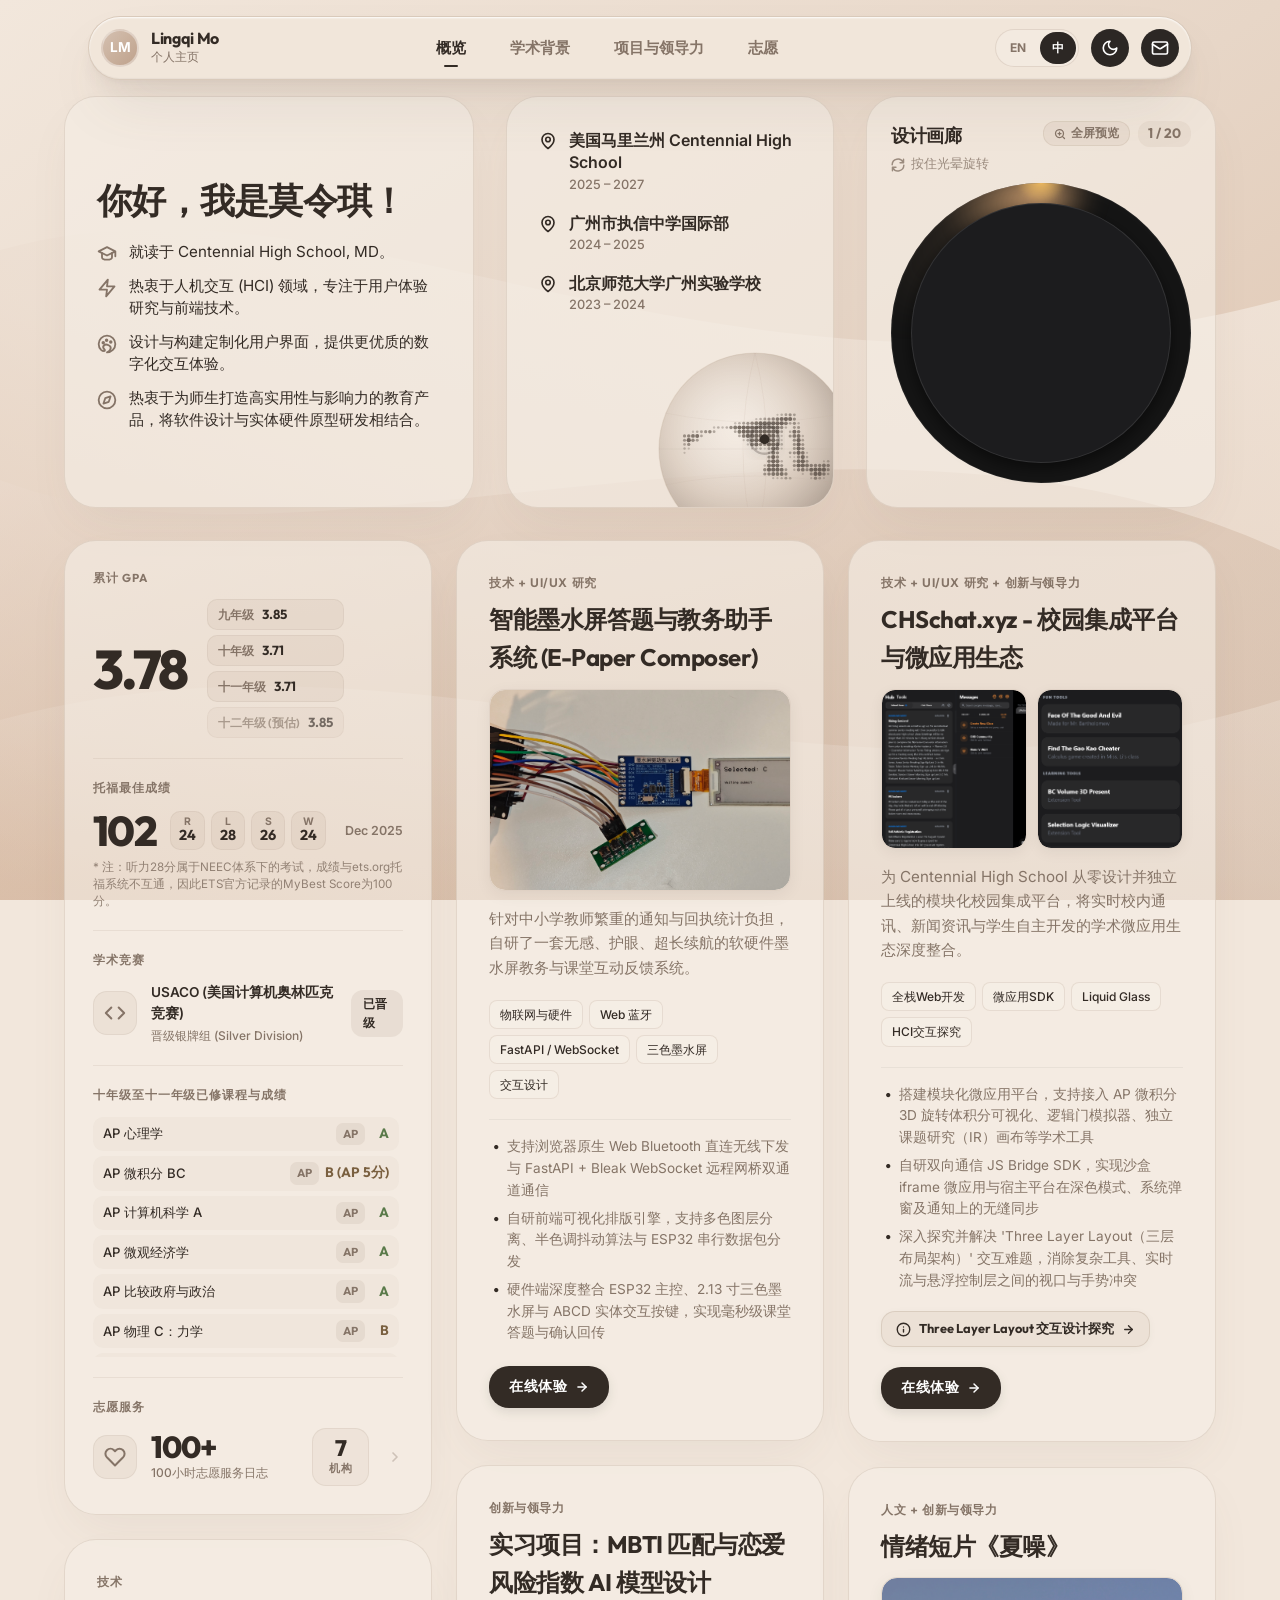
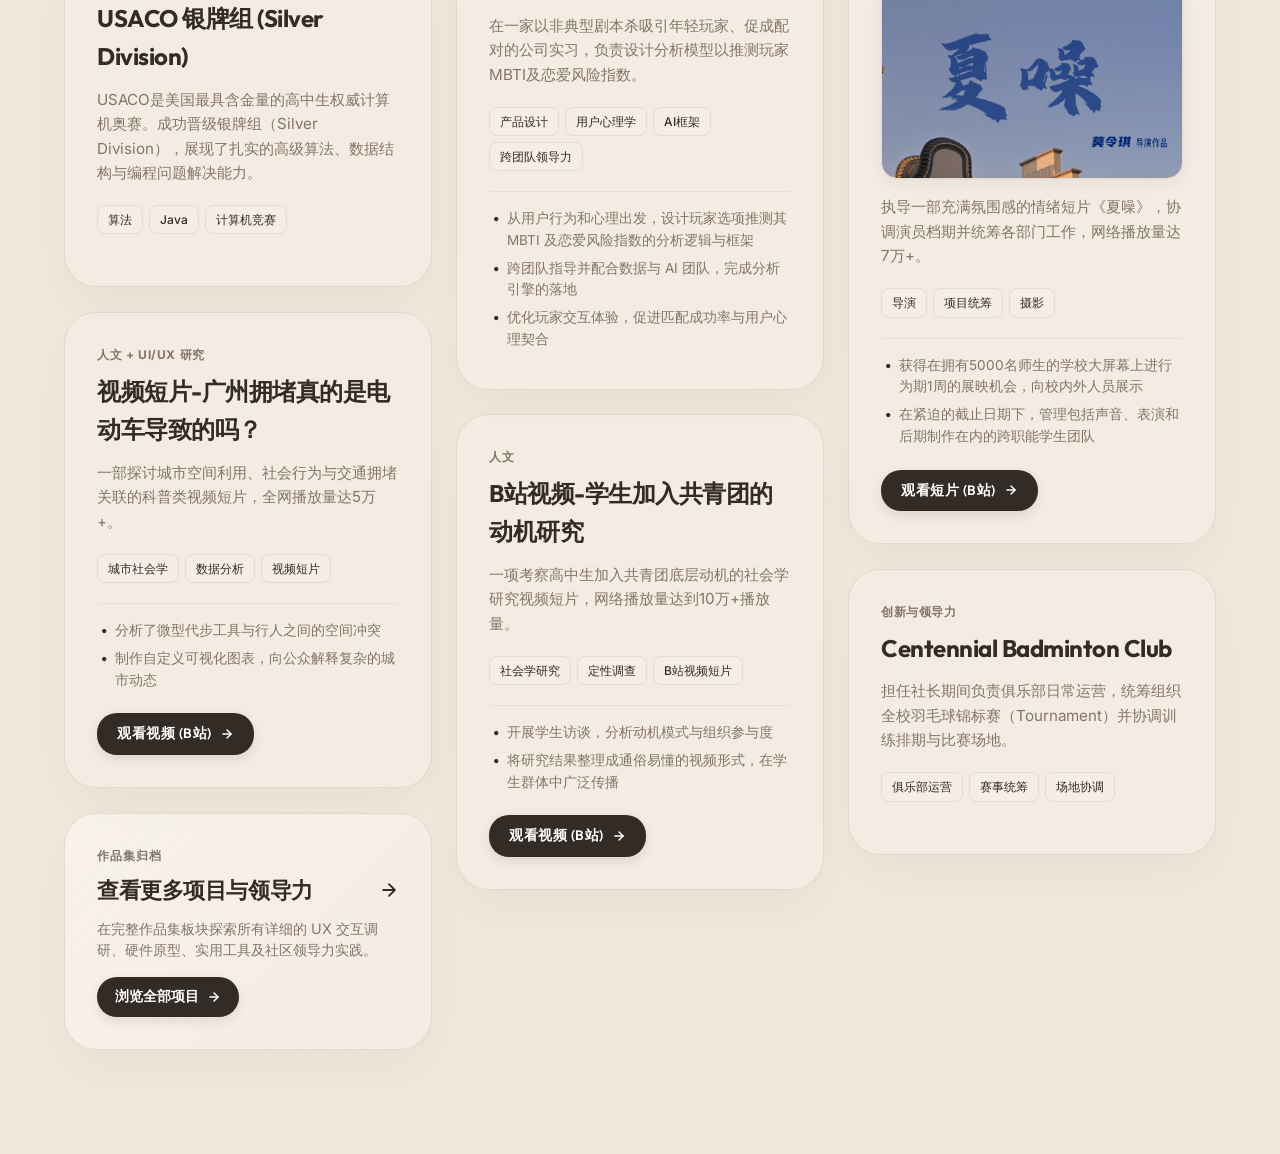
==== commit e0041ae9: "Update browser page title to Lingqi Mo's Personal Website / 莫令琪的个人主页" ====
--- a/cn/index.html
+++ b/cn/index.html
@@ -4,7 +4,7 @@
   <meta charset="UTF-8">
   <meta name="viewport" content="width=device-width, initial-scale=1.0">
   <meta name="description" content="US College Application Portfolio and Academic Tracking Dashboard - Focused on Human-Computer Interaction (HCI)">
-  <title>HCI Application Hub & Portfolio Dashboard</title>
+  <title>莫令琪的个人主页</title>
   
   <!-- Fonts -->
   <link rel="preconnect" href="https://fonts.googleapis.com">
@@ -25,7 +25,7 @@
   </script>
   
   <!-- CSS Styles -->
-  <link rel="stylesheet" href="../css/styles.css?v=23">
+  <link rel="stylesheet" href="../css/styles.css?v=24">
 </head>
 <body>
   
@@ -796,7 +796,7 @@
   </main>
 
   <!-- JS Scripts -->
-  <script src="../js/data.js?v=23"></script>
-  <script src="../js/app.js?v=23"></script>
+  <script src="../js/data.js?v=24"></script>
+  <script src="../js/app.js?v=24"></script>
 </body>
 </html>
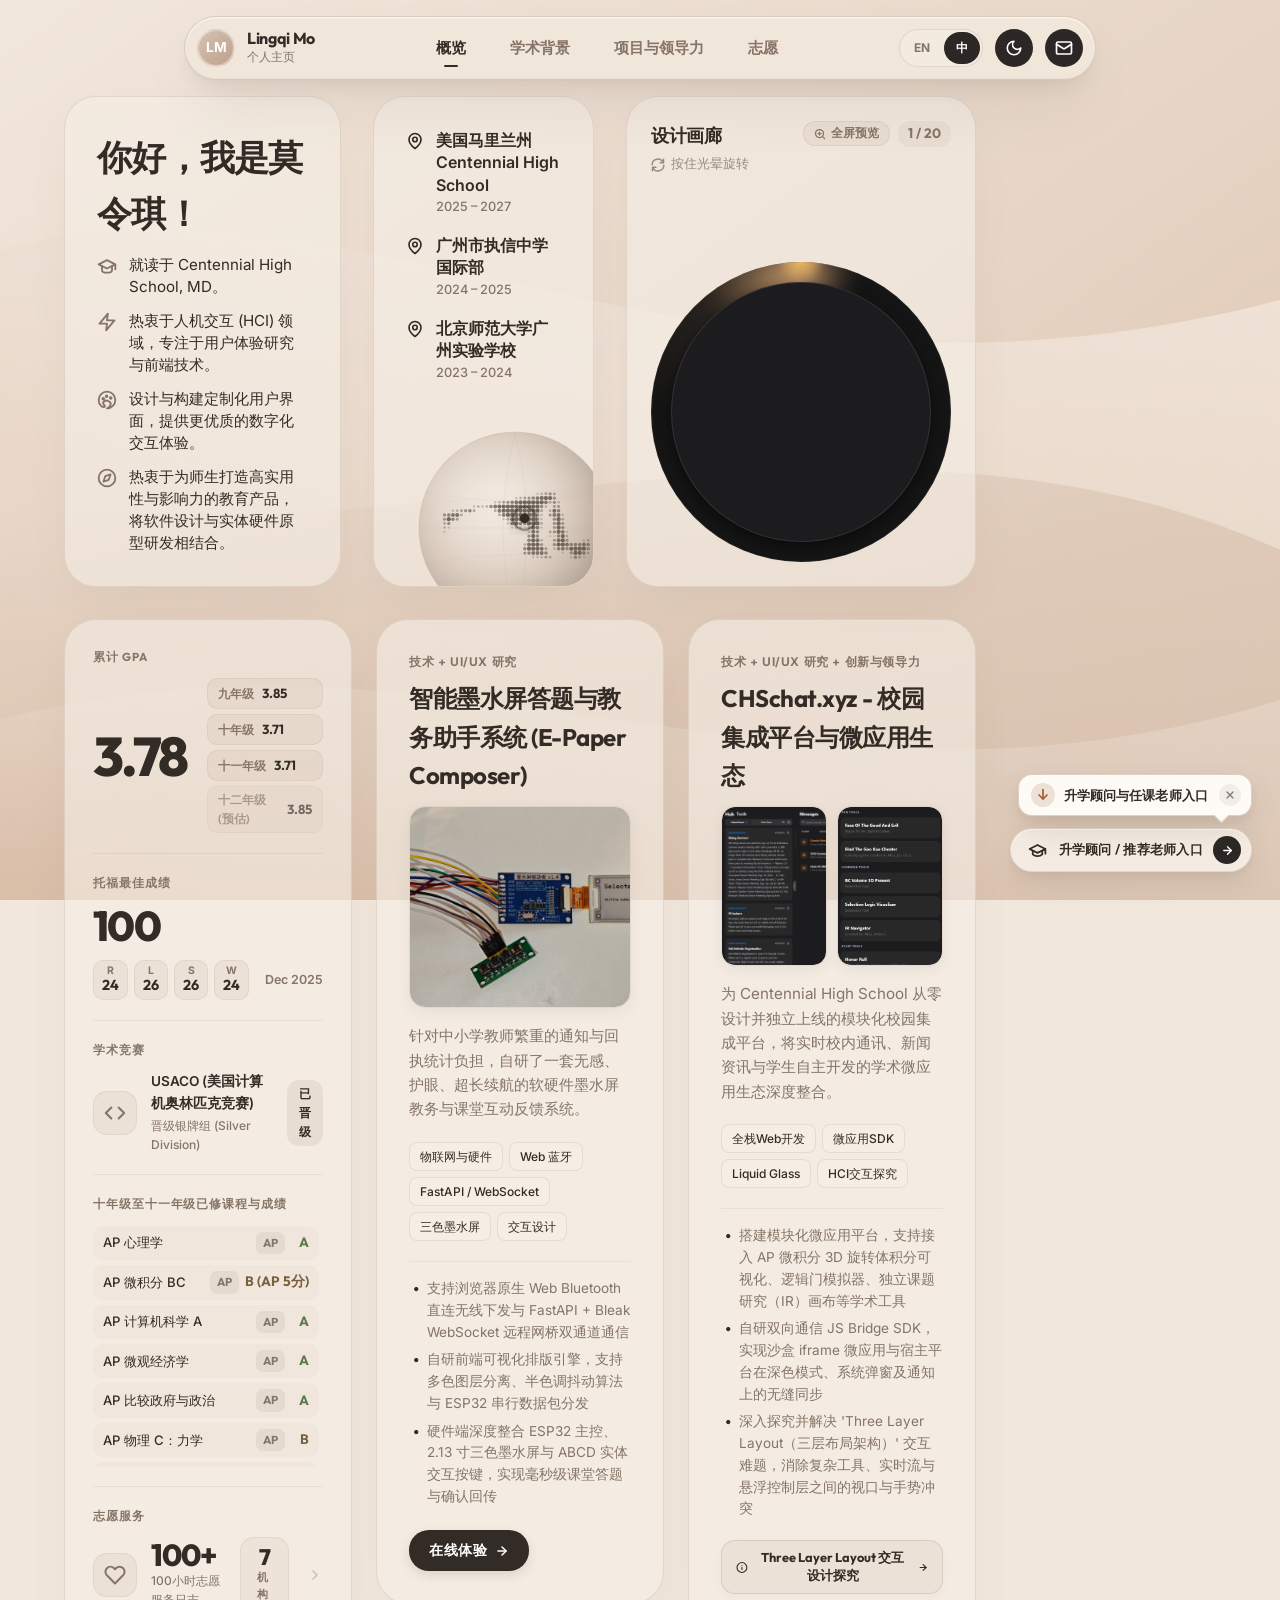
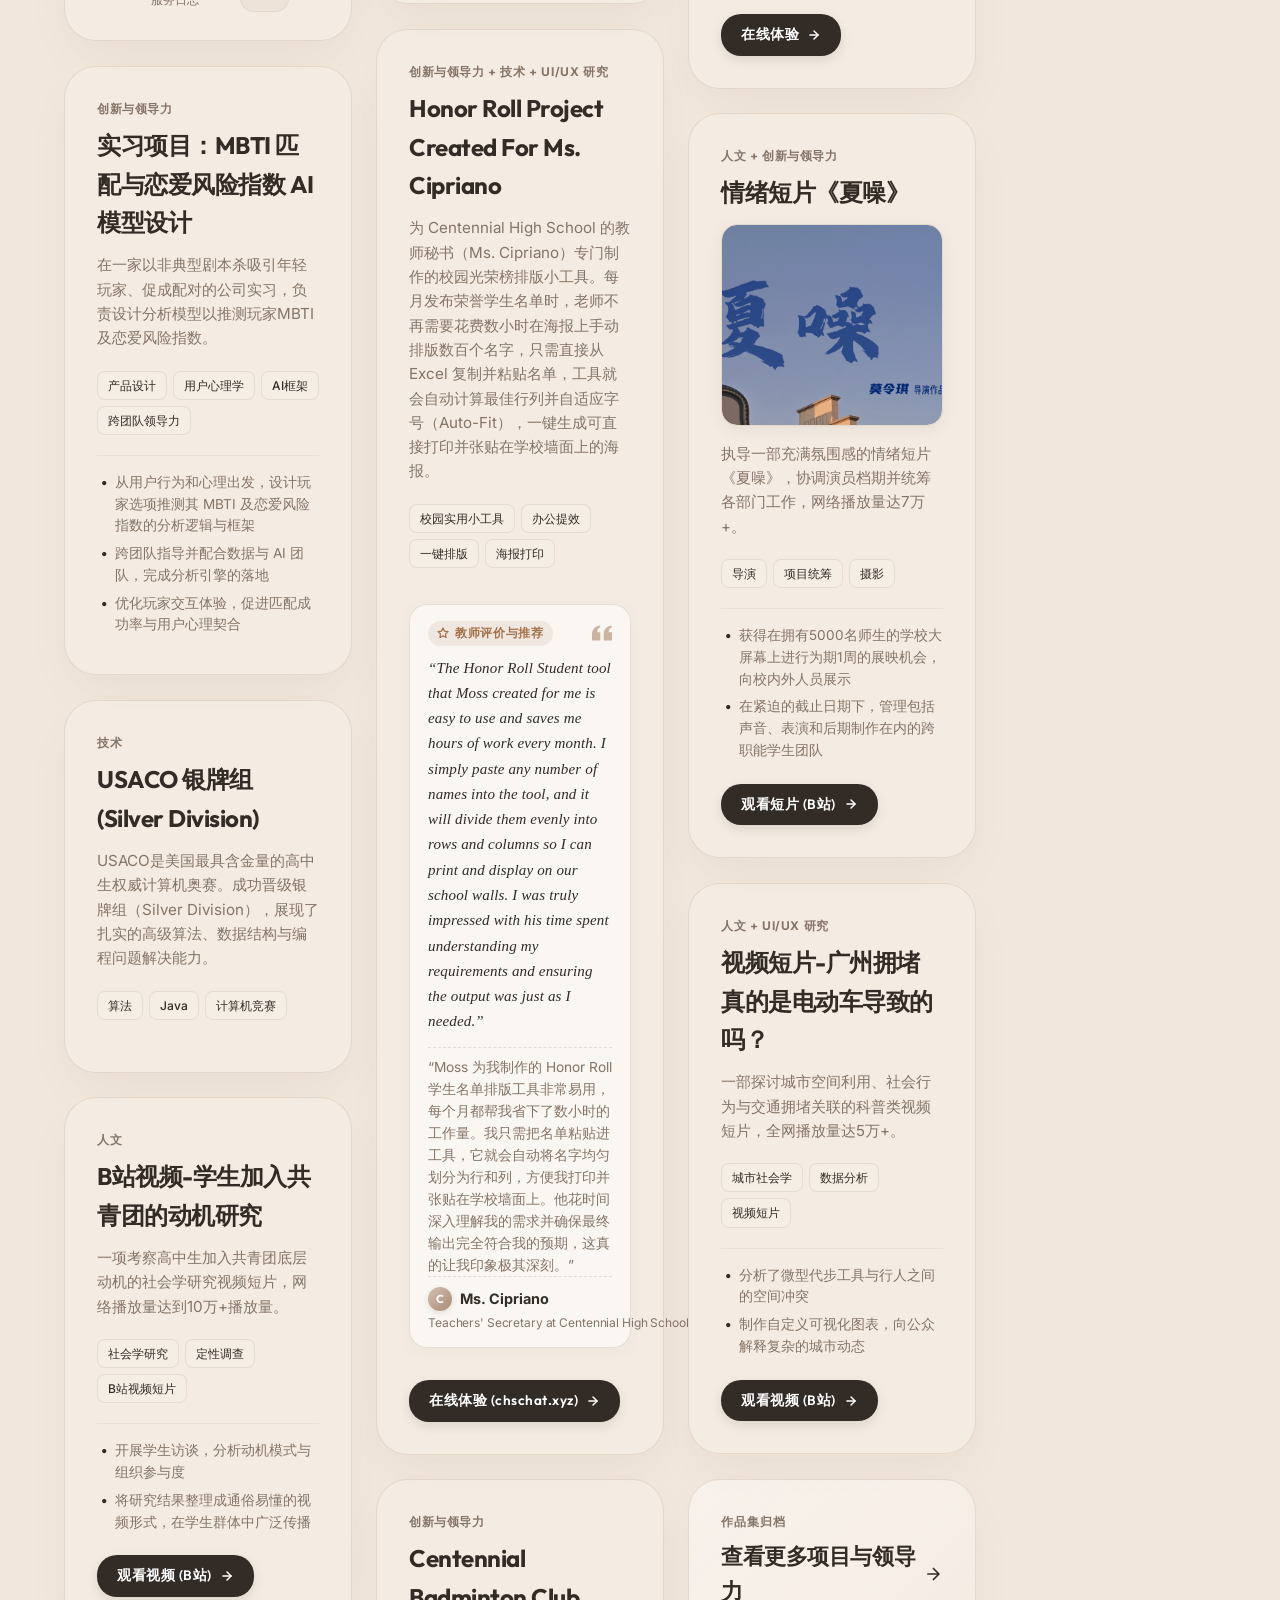
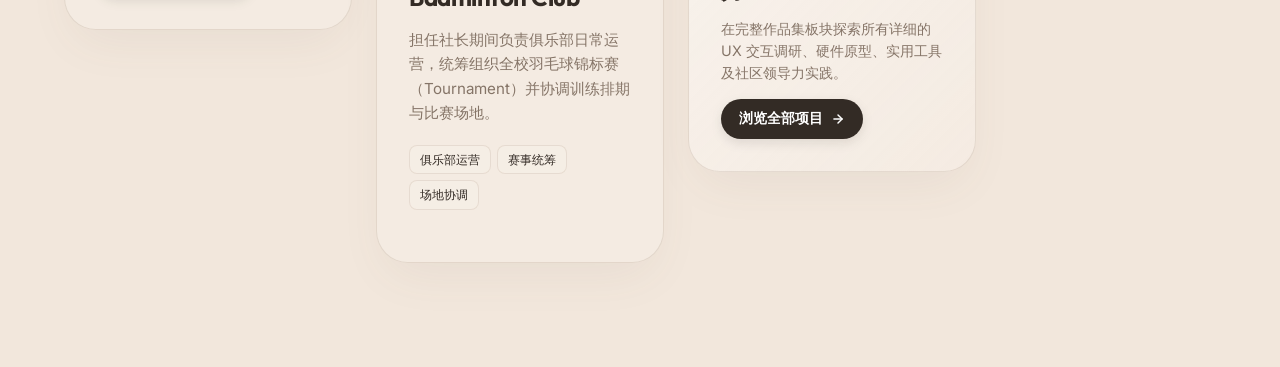
==== commit 9eac734d: "Add faculty/counselor tracking matrix, Why & Goal essay modal, and persistent floating entrance" ====
--- a/cn/index.html
+++ b/cn/index.html
@@ -25,7 +25,7 @@
   </script>
   
   <!-- CSS Styles -->
-  <link rel="stylesheet" href="../css/styles.css?v=24">
+  <link rel="stylesheet" href="../css/styles.css?v=29">
 </head>
 <body>
   
@@ -563,19 +563,16 @@
             <div class="stats-section">
               <div class="stats-section-label" data-i18n="dash.bestToefl">Best TOEFL</div>
               <div class="toefl-hero-row">
-                <div class="toefl-hero-total">102</div>
+                <div class="toefl-hero-total">100</div>
                 <div class="toefl-hero-breakdown">
                   <div class="toefl-hero-chip"><span class="toefl-chip-letter">R</span><span class="toefl-chip-score">24</span></div>
-                  <div class="toefl-hero-chip"><span class="toefl-chip-letter">L</span><span class="toefl-chip-score">28</span></div>
+                  <div class="toefl-hero-chip"><span class="toefl-chip-letter">L</span><span class="toefl-chip-score">26</span></div>
                   <div class="toefl-hero-chip"><span class="toefl-chip-letter">S</span><span class="toefl-chip-score">26</span></div>
                   <div class="toefl-hero-chip"><span class="toefl-chip-letter">W</span><span class="toefl-chip-score">24</span></div>
                 </div>
                 <div class="toefl-hero-meta">
                   <span class="toefl-hero-date">Dec 2025</span>
                 </div>
-              </div>
-              <div class="toefl-hero-footnote" data-i18n="dash.toeflNote">
-                * 注：听力28分属于NEEC体系下的考试，成绩与ets.org托福系统不互通，因此ETS官方记录的MyBest Score为100分。
               </div>
             </div>
 
@@ -795,8 +792,42 @@
 
   </main>
 
+  <!-- First-Visit Dynamic Hint for Counselor/Teacher Portal (Desktop Only) -->
+  <div id="counselorHint" class="counselor-floating-hint">
+    <div class="hint-arrow-wrap">
+      <svg class="hint-arrow-svg" width="16" height="16" viewBox="0 0 24 24" fill="none" stroke="currentColor" stroke-width="2.5" stroke-linecap="round" stroke-linejoin="round">
+        <line x1="12" y1="4" x2="12" y2="18"/>
+        <polyline points="18 12 12 18 6 12"/>
+      </svg>
+    </div>
+    <span class="hint-text" data-i18n="dash.counselorHint">升学顾问与任课老师入口</span>
+    <button type="button" class="hint-close-btn" id="dismissCounselorHint" aria-label="关闭提示" title="关闭提示">
+      <svg width="12" height="12" viewBox="0 0 24 24" fill="none" stroke="currentColor" stroke-width="2.5" stroke-linecap="round" stroke-linejoin="round">
+        <line x1="18" y1="6" x2="6" y2="18"/>
+        <line x1="6" y1="6" x2="18" y2="18"/>
+      </svg>
+    </button>
+  </div>
+
+  <!-- Floating Counselor & Teacher Portal Button -->
+  <a href="info.html" class="floating-counselor-btn" id="floatingCounselorBtn" title="教师与推荐人通道 (Information For Counselor/Teacher)">
+    <div class="counselor-btn-icon">
+      <svg width="19" height="19" viewBox="0 0 24 24" fill="none" stroke="currentColor" stroke-width="2.2" stroke-linecap="round" stroke-linejoin="round">
+        <path d="M22 10v6M2 10l10-5 10 5-10 5z"/>
+        <path d="M6 12v5c3 3 9 3 12 0v-5"/>
+      </svg>
+    </div>
+    <span class="counselor-btn-text">升学顾问 / 推荐老师入口</span>
+    <div class="counselor-btn-arrow">
+      <svg width="13" height="13" viewBox="0 0 24 24" fill="none" stroke="currentColor" stroke-width="2.5" stroke-linecap="round" stroke-linejoin="round">
+        <line x1="5" y1="12" x2="19" y2="12"/>
+        <polyline points="12 5 19 12 12 19"/>
+      </svg>
+    </div>
+  </a>
+
   <!-- JS Scripts -->
-  <script src="../js/data.js?v=24"></script>
-  <script src="../js/app.js?v=24"></script>
+  <script src="../js/data.js?v=28"></script>
+  <script src="../js/app.js?v=28"></script>
 </body>
 </html>
--- a/css/styles.css
+++ b/css/styles.css
@@ -142,6 +142,15 @@
   font-size: 0.85rem;
   color: #fff;
   border: 2px solid rgba(255, 255, 255, 0.4);
+  cursor: pointer;
+  transition: transform 0.25s cubic-bezier(0.16, 1, 0.3, 1), box-shadow 0.25s cubic-bezier(0.16, 1, 0.3, 1), border-color 0.25s;
+  user-select: none;
+}
+
+.profile-avatar:hover {
+  transform: scale(1.08);
+  box-shadow: 0 0 14px rgba(191, 162, 140, 0.6);
+  border-color: rgba(255, 255, 255, 0.85);
 }
 
 .logo-info {
@@ -918,7 +927,11 @@
   display: flex;
   flex-direction: column;
   height: max-content;
-  transition: all 0.35s cubic-bezier(0.16, 1, 0.3, 1);
+  transition: transform 0.35s cubic-bezier(0.16, 1, 0.3, 1), box-shadow 0.35s cubic-bezier(0.16, 1, 0.3, 1), border-color 0.25s ease;
+  will-change: transform;
+  backface-visibility: hidden;
+  -webkit-backface-visibility: hidden;
+  transform: translateZ(0);
 }
 
 .view-more-projects-card {
@@ -928,7 +941,11 @@
   cursor: pointer;
   background: linear-gradient(135deg, rgba(255, 255, 255, 0.45) 0%, rgba(246, 238, 230, 0.6) 100%);
   border: 1px solid var(--glass-border) !important;
-  transition: all 0.35s cubic-bezier(0.16, 1, 0.3, 1);
+  transition: transform 0.35s cubic-bezier(0.16, 1, 0.3, 1), box-shadow 0.35s cubic-bezier(0.16, 1, 0.3, 1), border-color 0.25s ease;
+  will-change: transform;
+  backface-visibility: hidden;
+  -webkit-backface-visibility: hidden;
+  transform: translateZ(0);
 }
 
 [data-theme="dark"] .view-more-projects-card {
@@ -936,13 +953,13 @@
   border: 1px solid var(--glass-border) !important;
 }
 
-/* Hover / Selected state for all clickable cards (with dashed border) */
+/* Hover / Selected state for all clickable cards (with dashed border, strict 1px to prevent layout shift) */
 .project-card.has-link:hover,
 .project-card.has-link:focus-within,
 .view-more-projects-card:hover,
 .view-more-projects-card:focus-within {
-  transform: translateY(-4px);
-  border: 1.5px dashed var(--text-primary) !important;
+  transform: translateY(-4px) translateZ(0);
+  border: 1px dashed var(--text-primary) !important;
   box-shadow: 0 14px 32px rgba(0, 0, 0, 0.08);
 }
 
@@ -950,7 +967,7 @@
 [data-theme="dark"] .project-card.has-link:focus-within,
 [data-theme="dark"] .view-more-projects-card:hover,
 [data-theme="dark"] .view-more-projects-card:focus-within {
-  border: 1.5px dashed rgba(246, 238, 230, 0.75) !important;
+  border: 1px dashed rgba(246, 238, 230, 0.75) !important;
   box-shadow: 0 14px 32px rgba(0, 0, 0, 0.35);
 }
 
@@ -1023,6 +1040,115 @@
   left: 4px;
   color: var(--text-primary);
   font-weight: bold;
+}
+
+/* Project Testimonial & Endorsement Card */
+.project-testimonial {
+  margin: 16px 0 16px 0;
+  padding: 16px 18px;
+  background: rgba(255, 255, 255, 0.55);
+  border-radius: 18px;
+  border: 1px solid var(--glass-border);
+  position: relative;
+  transition: all 0.3s cubic-bezier(0.16, 1, 0.3, 1);
+  box-shadow: 0 4px 16px rgba(100, 85, 75, 0.04);
+}
+
+[data-theme="dark"] .project-testimonial {
+  background: rgba(255, 255, 255, 0.04);
+  border: 1px solid var(--glass-border);
+  box-shadow: 0 6px 20px rgba(0, 0, 0, 0.25);
+}
+
+.testimonial-header {
+  display: flex;
+  align-items: center;
+  justify-content: space-between;
+  margin-bottom: 10px;
+}
+
+.testimonial-badge {
+  display: inline-flex;
+  align-items: center;
+  gap: 6px;
+  font-size: 0.72rem;
+  font-weight: 700;
+  text-transform: uppercase;
+  letter-spacing: 0.06em;
+  color: #a47148;
+  background: rgba(191, 162, 140, 0.18);
+  padding: 3px 9px;
+  border-radius: 20px;
+}
+
+[data-theme="dark"] .testimonial-badge {
+  color: #e0b48b;
+  background: rgba(212, 163, 115, 0.15);
+}
+
+.testimonial-quote-icon {
+  color: #bfa28c;
+  opacity: 0.8;
+  flex-shrink: 0;
+}
+
+[data-theme="dark"] .testimonial-quote-icon {
+  color: #d4a373;
+}
+
+.project-testimonial-quote {
+  font-family: 'Newsreader', 'Georgia', 'Cambria', 'Times New Roman', serif;
+  font-style: italic;
+  font-size: 0.94rem;
+  line-height: 1.68;
+  color: var(--text-primary);
+  margin-bottom: 12px;
+  letter-spacing: 0.01em;
+}
+
+.testimonial-footer {
+  display: flex;
+  flex-direction: column;
+  gap: 4px;
+  padding-top: 10px;
+  border-top: 1px dashed rgba(186, 166, 149, 0.35);
+}
+
+.testimonial-author-row {
+  display: flex;
+  align-items: center;
+  gap: 8px;
+}
+
+.testimonial-avatar {
+  width: 24px;
+  height: 24px;
+  border-radius: 50%;
+  background: linear-gradient(135deg, #d4c0b0, #a88b74);
+  color: #fff;
+  display: flex;
+  align-items: center;
+  justify-content: center;
+  font-family: var(--font-display);
+  font-size: 0.72rem;
+  font-weight: 700;
+  flex-shrink: 0;
+  box-shadow: 0 2px 6px rgba(0, 0, 0, 0.1);
+}
+
+.testimonial-author-name {
+  font-size: 0.9rem;
+  font-weight: 700;
+  color: var(--text-primary);
+  line-height: 1.2;
+}
+
+.testimonial-author-role {
+  font-size: 0.75rem;
+  color: var(--text-secondary);
+  line-height: 1.35;
+  white-space: nowrap;
+  letter-spacing: -0.01em;
 }
 
 /* Timeline Components */
@@ -2571,7 +2697,7 @@
   -webkit-backdrop-filter: blur(var(--glass-blur, 16px));
   border-radius: 20px;
   width: 95%;
-  max-width: 1100px;
+  max-width: 1200px;
   height: 80vh;
   max-height: 90vh;
   overflow-y: auto;
@@ -2724,12 +2850,559 @@
 }
 
 [data-theme="dark"] .modal-container::-webkit-scrollbar-thumb:hover,
-[data-theme="dark"] .modal-body::-webkit-scrollbar-thumb:hover {
+[data-theme="dark"] .modal-container::-webkit-scrollbar-thumb:hover {
   background: rgba(222, 203, 183, 0.45);
 }
 
-
-
-
-
-
+/* ==========================================================================
+   Three-Layer Navigation Case Study Showcase & Interactive Simulator
+   ========================================================================== */
+.cs-showcase-container {
+  margin-bottom: 28px;
+  background: #121214;
+  border: 1px solid rgba(255, 255, 255, 0.1);
+  border-radius: 20px;
+  padding: 22px;
+  color: #ffffff;
+  box-shadow: 0 16px 36px rgba(0, 0, 0, 0.25);
+}
+
+[data-theme="dark"] .cs-showcase-container {
+  background: #0d0d0f;
+  border-color: rgba(255, 255, 255, 0.08);
+}
+
+.cs-showcase-header {
+  margin-bottom: 18px;
+  display: flex;
+  flex-direction: column;
+  gap: 6px;
+}
+
+.cs-showcase-title-row {
+  display: flex;
+  align-items: center;
+  gap: 10px;
+  flex-wrap: wrap;
+}
+
+.cs-showcase-title {
+  font-size: 1.15rem;
+  font-weight: 700;
+  color: #ffffff;
+  letter-spacing: -0.01em;
+}
+
+.cs-showcase-badge {
+  display: inline-flex;
+  align-items: center;
+  gap: 5px;
+  background: linear-gradient(135deg, rgba(239, 68, 68, 0.2), rgba(249, 115, 22, 0.2));
+  border: 1px solid rgba(239, 68, 68, 0.4);
+  color: #ff8a65;
+  font-size: 0.72rem;
+  font-weight: 700;
+  letter-spacing: 0.04em;
+  padding: 3px 9px;
+  border-radius: 999px;
+}
+
+.cs-showcase-subtitle {
+  font-size: 0.84rem;
+  color: #a1a1aa;
+  line-height: 1.5;
+}
+
+.cs-variations-grid {
+  display: grid;
+  grid-template-columns: repeat(4, 1fr);
+  gap: 16px;
+}
+
+@media (max-width: 1100px) {
+  .cs-variations-grid {
+    grid-template-columns: repeat(2, 1fr);
+  }
+}
+
+@media (max-width: 640px) {
+  .cs-variations-grid {
+    display: flex;
+    overflow-x: auto;
+    scroll-snap-type: x mandatory;
+    padding-bottom: 10px;
+    gap: 12px;
+  }
+  .cs-nav-sim-card {
+    min-width: 270px;
+    flex: 0 0 270px;
+    scroll-snap-align: start;
+  }
+}
+
+.cs-nav-sim-card {
+  background: #1C1C1E;
+  border: 1px solid rgba(255, 255, 255, 0.08);
+  border-radius: 20px;
+  display: flex;
+  flex-direction: column;
+  overflow: hidden;
+  height: 420px;
+  font-family: -apple-system, BlinkMacSystemFont, "Segoe UI", Roboto, Helvetica, Arial, sans-serif;
+  box-shadow: 0 8px 24px rgba(0, 0, 0, 0.35);
+  position: relative;
+  transition: transform 0.2s ease, border-color 0.2s ease;
+}
+
+.cs-nav-sim-card:hover {
+  border-color: rgba(255, 255, 255, 0.16);
+}
+
+.cs-card-header-badge {
+  font-size: 10px;
+  font-weight: 800;
+  color: #8E8E93;
+  letter-spacing: 0.06em;
+  text-transform: uppercase;
+  margin-bottom: 12px;
+  display: flex;
+  justify-content: space-between;
+  align-items: center;
+}
+
+.cs-card-flaw-tag {
+  font-size: 9px;
+  padding: 2px 6px;
+  border-radius: 5px;
+  background: rgba(255, 255, 255, 0.07);
+  color: #a1a1aa;
+  font-weight: 600;
+}
+
+.cs-card-flaw-tag.highlight {
+  background: rgba(46, 204, 113, 0.18);
+  color: #2ecc71;
+  border: 1px solid rgba(46, 204, 113, 0.35);
+}
+
+/* Apple Morphing Cubic-Bezier Transition */
+.apple-morph {
+  transition: all 0.5s cubic-bezier(0.32, 0.72, 0, 1) !important;
+}
+
+/* ==========================================
+   Restricted Auth Portal Modal System
+   ========================================== */
+.auth-modal-overlay {
+  position: fixed;
+  top: 0;
+  left: 0;
+  width: 100vw;
+  height: 100vh;
+  background: rgba(10, 10, 12, 0.65);
+  backdrop-filter: blur(16px);
+  -webkit-backdrop-filter: blur(16px);
+  z-index: 10000;
+  display: flex;
+  align-items: center;
+  justify-content: center;
+  opacity: 0;
+  pointer-events: none;
+  transition: opacity 0.3s cubic-bezier(0.16, 1, 0.3, 1);
+}
+
+.auth-modal-overlay.active {
+  opacity: 1;
+  pointer-events: auto;
+}
+
+.auth-modal-card {
+  width: 90%;
+  max-width: 440px;
+  background: var(--card-bg, #ffffff);
+  border: 1px solid var(--glass-border, rgba(0, 0, 0, 0.08));
+  border-radius: 24px;
+  padding: 32px 28px 28px;
+  box-shadow: 0 24px 48px rgba(0, 0, 0, 0.2), 0 0 0 1px rgba(255, 255, 255, 0.1);
+  transform: scale(0.92) translateY(12px);
+  transition: transform 0.35s cubic-bezier(0.16, 1, 0.3, 1);
+  text-align: center;
+  position: relative;
+}
+
+.auth-modal-overlay.active .auth-modal-card {
+  transform: scale(1) translateY(0);
+}
+
+.auth-modal-icon {
+  width: 56px;
+  height: 56px;
+  border-radius: 18px;
+  background: linear-gradient(135deg, rgba(191, 162, 140, 0.25), rgba(191, 162, 140, 0.1));
+  border: 1px solid rgba(191, 162, 140, 0.4);
+  color: var(--text-primary);
+  display: flex;
+  align-items: center;
+  justify-content: center;
+  margin: 0 auto 16px;
+}
+
+.auth-modal-title {
+  font-family: var(--font-display);
+  font-size: 1.28rem;
+  font-weight: 700;
+  color: var(--text-primary);
+  margin-bottom: 8px;
+}
+
+.auth-modal-desc {
+  font-size: 0.88rem;
+  color: var(--text-secondary);
+  line-height: 1.5;
+  margin-bottom: 22px;
+}
+
+.auth-input-group {
+  position: relative;
+  margin-bottom: 14px;
+}
+
+.auth-modal-input {
+  width: 100%;
+  padding: 13px 18px;
+  border-radius: 14px;
+  border: 1.5px solid var(--glass-border, rgba(0, 0, 0, 0.15));
+  background: rgba(125, 125, 125, 0.05);
+  color: var(--text-primary);
+  font-size: 0.96rem;
+  font-family: inherit;
+  outline: none;
+  transition: all 0.25s ease;
+  box-sizing: border-box;
+  text-align: center;
+}
+
+.auth-modal-input:focus {
+  border-color: #bfa28c;
+  background: rgba(125, 125, 125, 0.08);
+  box-shadow: 0 0 0 3px rgba(191, 162, 140, 0.25);
+}
+
+.auth-modal-actions {
+  display: flex;
+  gap: 10px;
+  margin-top: 18px;
+}
+
+.auth-btn-submit {
+  flex: 1;
+  padding: 12px 20px;
+  border-radius: 14px;
+  background: linear-gradient(135deg, #bfa28c, #9d816c);
+  color: #fff;
+  border: none;
+  font-weight: 600;
+  font-size: 0.92rem;
+  cursor: pointer;
+  transition: all 0.25s ease;
+  box-shadow: 0 4px 12px rgba(191, 162, 140, 0.35);
+}
+
+.auth-btn-submit:hover {
+  transform: translateY(-1px);
+  box-shadow: 0 6px 16px rgba(191, 162, 140, 0.5);
+}
+
+.auth-btn-cancel {
+  padding: 12px 18px;
+  border-radius: 14px;
+  background: rgba(125, 125, 125, 0.1);
+  color: var(--text-secondary);
+  border: none;
+  font-weight: 500;
+  font-size: 0.92rem;
+  cursor: pointer;
+  transition: all 0.2s ease;
+}
+
+.auth-btn-cancel:hover {
+  background: rgba(125, 125, 125, 0.18);
+  color: var(--text-primary);
+}
+
+.auth-error-msg {
+  color: #ef4444;
+  font-size: 0.82rem;
+  font-weight: 500;
+  margin-top: 6px;
+  min-height: 20px;
+  transition: opacity 0.2s;
+  opacity: 0;
+}
+
+.auth-error-msg.visible {
+  opacity: 1;
+}
+
+.auth-input-shake {
+  animation: authShake 0.4s cubic-bezier(0.36, 0.07, 0.19, 0.97) both;
+  border-color: #ef4444 !important;
+}
+
+@keyframes authShake {
+  10%, 90% { transform: translate3d(-2px, 0, 0); }
+  20%, 80% { transform: translate3d(4px, 0, 0); }
+  30%, 50%, 70% { transform: translate3d(-4px, 0, 0); }
+  40%, 60% { transform: translate3d(4px, 0, 0); }
+}
+
+/* ==========================================
+   Floating Counselor & Teacher Portal Button & Dynamic Hint
+   ========================================== */
+.floating-counselor-btn {
+  position: fixed;
+  right: 28px;
+  bottom: 28px;
+  z-index: 998;
+  display: inline-flex;
+  align-items: center;
+  gap: 10px;
+  height: 44px;
+  width: auto;
+  border-radius: 9999px;
+  padding: 8px 10px 8px 16px;
+  background: rgba(246, 238, 230, 0.94);
+  backdrop-filter: blur(20px);
+  -webkit-backdrop-filter: blur(20px);
+  border: 1px solid var(--glass-border);
+  color: var(--text-primary);
+  text-decoration: none;
+  font-family: var(--font-display);
+  font-size: 0.84rem;
+  font-weight: 600;
+  letter-spacing: 0.02em;
+  box-shadow: 
+    0 12px 28px -4px rgba(100, 85, 75, 0.16),
+    0 4px 10px -2px rgba(100, 85, 75, 0.08),
+    0 1px 1px rgba(255, 255, 255, 0.8) inset;
+  transition: all 0.3s cubic-bezier(0.16, 1, 0.3, 1);
+  user-select: none;
+}
+
+[data-theme="dark"] .floating-counselor-btn {
+  background: rgba(36, 31, 28, 0.92);
+  border-color: rgba(222, 203, 183, 0.22);
+  box-shadow: 
+    0 14px 32px rgba(0, 0, 0, 0.5),
+    0 1px 1px rgba(255, 255, 255, 0.08) inset;
+}
+
+.floating-counselor-btn:hover {
+  transform: translateY(-2px);
+  box-shadow: 
+    0 16px 36px -4px rgba(100, 85, 75, 0.24),
+    0 6px 14px rgba(100, 85, 75, 0.12);
+  border-color: rgba(186, 166, 149, 0.6);
+  background: rgba(255, 250, 245, 0.98);
+}
+
+[data-theme="dark"] .floating-counselor-btn:hover {
+  background: rgba(48, 42, 38, 0.98);
+  box-shadow: 0 16px 36px rgba(0, 0, 0, 0.65);
+  border-color: rgba(222, 203, 183, 0.35);
+}
+
+.floating-counselor-btn .counselor-btn-icon {
+  display: flex;
+  align-items: center;
+  justify-content: center;
+  color: var(--text-primary);
+  flex-shrink: 0;
+  width: 22px;
+  height: 22px;
+}
+
+.floating-counselor-btn .counselor-btn-text {
+  white-space: nowrap;
+  font-weight: 600;
+  font-size: 0.84rem;
+  color: var(--text-primary);
+}
+
+.floating-counselor-btn .counselor-btn-arrow {
+  display: flex;
+  align-items: center;
+  justify-content: center;
+  width: 28px;
+  height: 28px;
+  border-radius: 50%;
+  background: var(--card-dark);
+  color: var(--action-btn-text, #fff);
+  transition: transform 0.3s cubic-bezier(0.16, 1, 0.3, 1);
+  flex-shrink: 0;
+}
+
+.floating-counselor-btn:hover .counselor-btn-arrow svg {
+  transform: translateX(2px);
+}
+
+/* Ensure desktop cards never overlap with bottom-right floating button */
+@media (min-width: 1025px) and (max-width: 1560px) {
+  .container {
+    max-width: calc(100vw - 320px) !important;
+    margin-right: 280px !important;
+    margin-left: auto !important;
+  }
+}
+
+/* Dynamic First-Visit Hint Bubble (Desktop Only) - Hidden by default, shown only if NOT dismissed */
+.counselor-floating-hint {
+  display: none;
+  position: fixed;
+  right: 28px;
+  bottom: 84px;
+  z-index: 999;
+  align-items: center;
+  gap: 9px;
+  padding: 8px 10px 8px 12px;
+  border-radius: 14px;
+  background: rgba(255, 252, 248, 0.96);
+  backdrop-filter: blur(16px);
+  -webkit-backdrop-filter: blur(16px);
+  border: 1px solid rgba(186, 166, 149, 0.5);
+  box-shadow: 
+    0 14px 32px -4px rgba(100, 85, 75, 0.2),
+    0 4px 10px rgba(100, 85, 75, 0.08);
+  font-family: var(--font-display);
+  font-size: 0.82rem;
+  font-weight: 700;
+  color: var(--text-primary);
+  user-select: none;
+}
+
+@media (min-width: 769px) {
+  .counselor-floating-hint.visible {
+    display: inline-flex;
+    animation: hintSlideIn 0.35s cubic-bezier(0.16, 1, 0.3, 1);
+  }
+}
+
+[data-theme="dark"] .counselor-floating-hint {
+  background: rgba(42, 36, 32, 0.96);
+  border-color: rgba(222, 203, 183, 0.28);
+  box-shadow: 0 16px 36px rgba(0, 0, 0, 0.55);
+}
+
+/* Downward speech bubble pointer pointing directly to button */
+.counselor-floating-hint::after {
+  content: '';
+  position: absolute;
+  bottom: -6px;
+  right: 24px;
+  width: 10px;
+  height: 10px;
+  background: inherit;
+  border-right: 1px solid rgba(186, 166, 149, 0.5);
+  border-bottom: 1px solid rgba(186, 166, 149, 0.5);
+  transform: rotate(45deg);
+}
+
+[data-theme="dark"] .counselor-floating-hint::after {
+  border-color: rgba(222, 203, 183, 0.28);
+}
+
+.hint-arrow-wrap {
+  display: flex;
+  align-items: center;
+  justify-content: center;
+  width: 24px;
+  height: 24px;
+  border-radius: 50%;
+  background: rgba(186, 143, 119, 0.25);
+  color: #a45a2a;
+  flex-shrink: 0;
+  animation: hintArrowBounce 1.4s ease-in-out infinite;
+}
+
+[data-theme="dark"] .hint-arrow-wrap {
+  background: rgba(222, 171, 137, 0.2);
+  color: #deab89;
+}
+
+@keyframes hintArrowBounce {
+  0%, 100% {
+    transform: translateY(0);
+  }
+  50% {
+    transform: translateY(4px);
+  }
+}
+
+@keyframes hintSlideIn {
+  from {
+    opacity: 0;
+    transform: translateY(8px) scale(0.95);
+  }
+  to {
+    opacity: 1;
+    transform: translateY(0) scale(1);
+  }
+}
+
+.counselor-floating-hint.hiding {
+  opacity: 0;
+  transform: translateY(8px) scale(0.92);
+  transition: opacity 0.25s ease, transform 0.25s ease;
+}
+
+.hint-text {
+  white-space: nowrap;
+  letter-spacing: 0.01em;
+}
+
+.hint-close-btn {
+  display: inline-flex;
+  align-items: center;
+  justify-content: center;
+  width: 22px;
+  height: 22px;
+  border-radius: 50%;
+  border: none;
+  background: rgba(125, 125, 125, 0.1);
+  color: var(--text-secondary);
+  cursor: pointer;
+  transition: all 0.2s ease;
+  margin-left: 2px;
+  flex-shrink: 0;
+}
+
+.hint-close-btn:hover {
+  background: rgba(239, 68, 68, 0.16);
+  color: #ef4444;
+  transform: scale(1.1);
+}
+
+/* Mobile: Hint hidden, button floats comfortably above bottom navigation bar */
+@media (max-width: 768px) {
+  .counselor-floating-hint {
+    display: none !important;
+  }
+
+  .floating-counselor-btn {
+    bottom: calc(96px + env(safe-area-inset-bottom, 0px));
+    right: 16px;
+    padding: 7px 10px 7px 14px;
+    height: 38px;
+    font-size: 0.78rem;
+    gap: 8px;
+    box-shadow: 
+      0 8px 24px rgba(0, 0, 0, 0.2),
+      0 2px 6px rgba(0, 0, 0, 0.08);
+  }
+
+  .floating-counselor-btn .counselor-btn-arrow {
+    width: 24px;
+    height: 24px;
+  }
+}
+
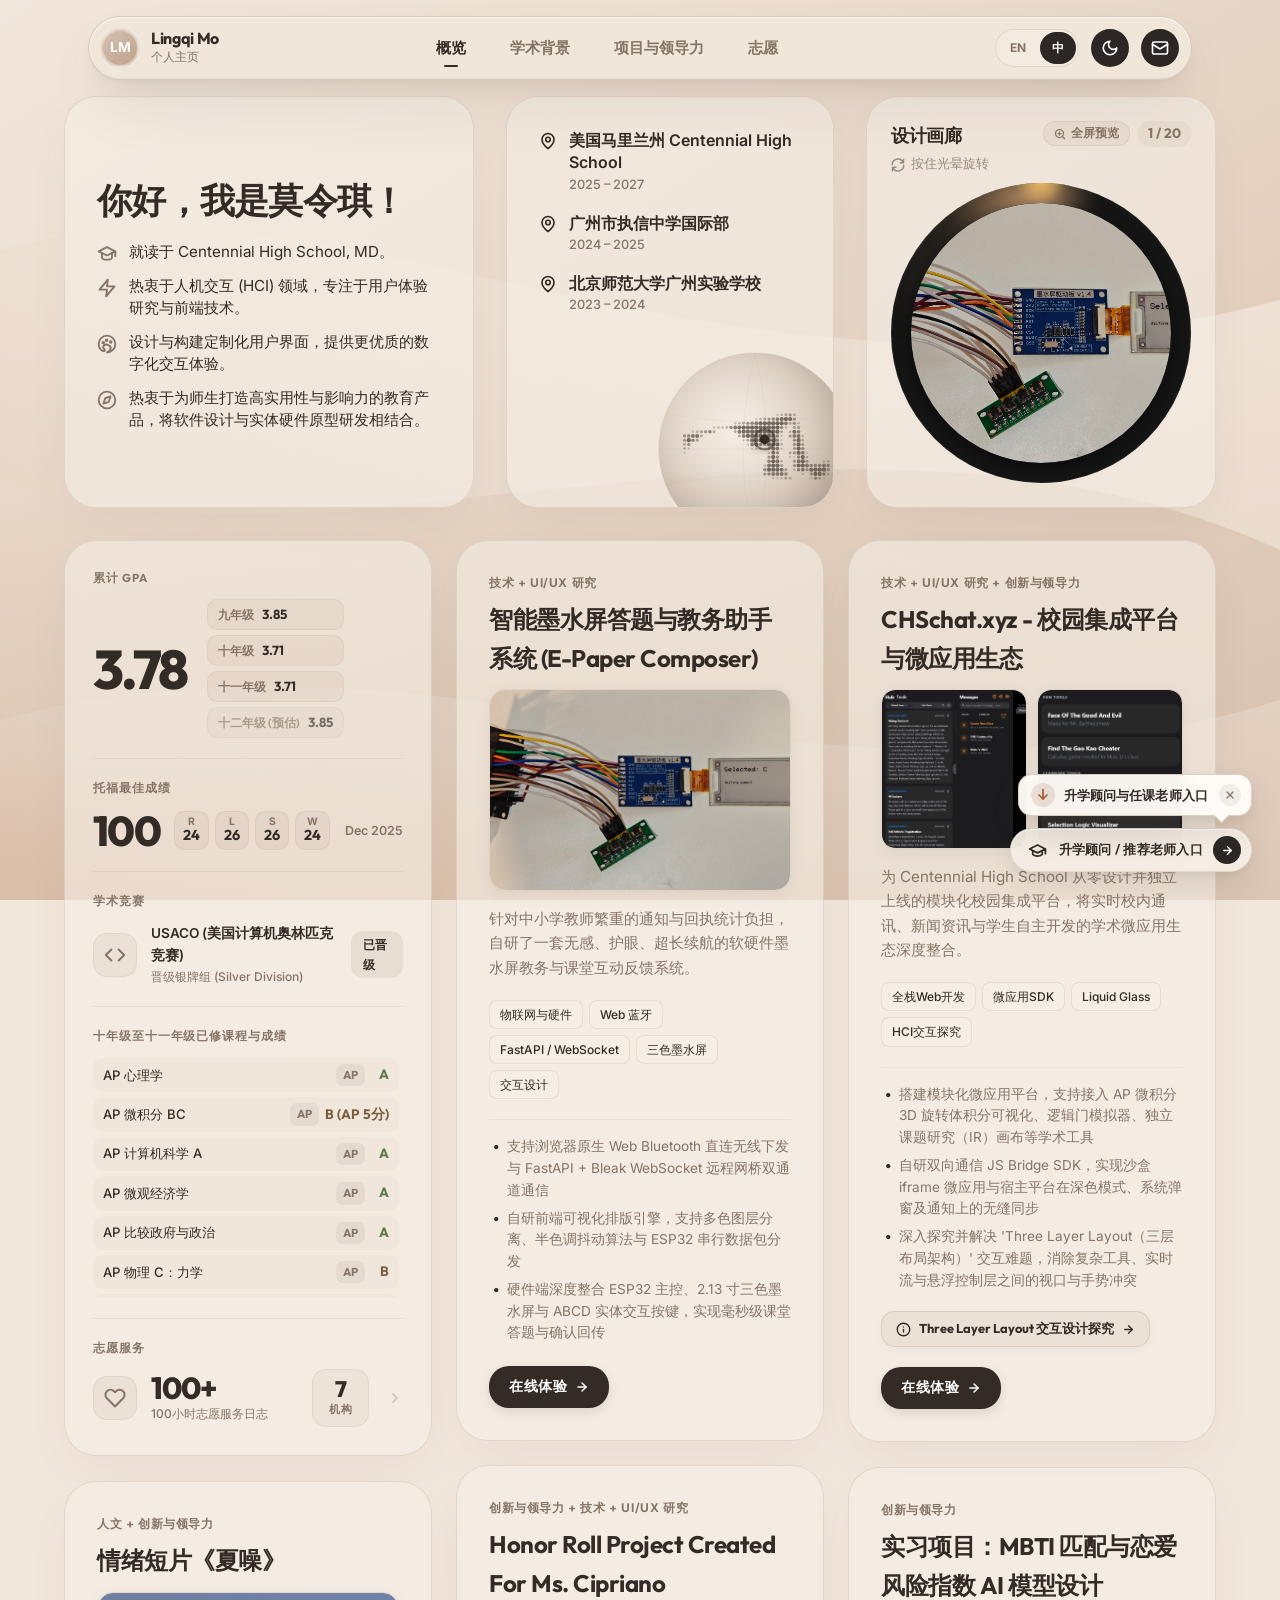
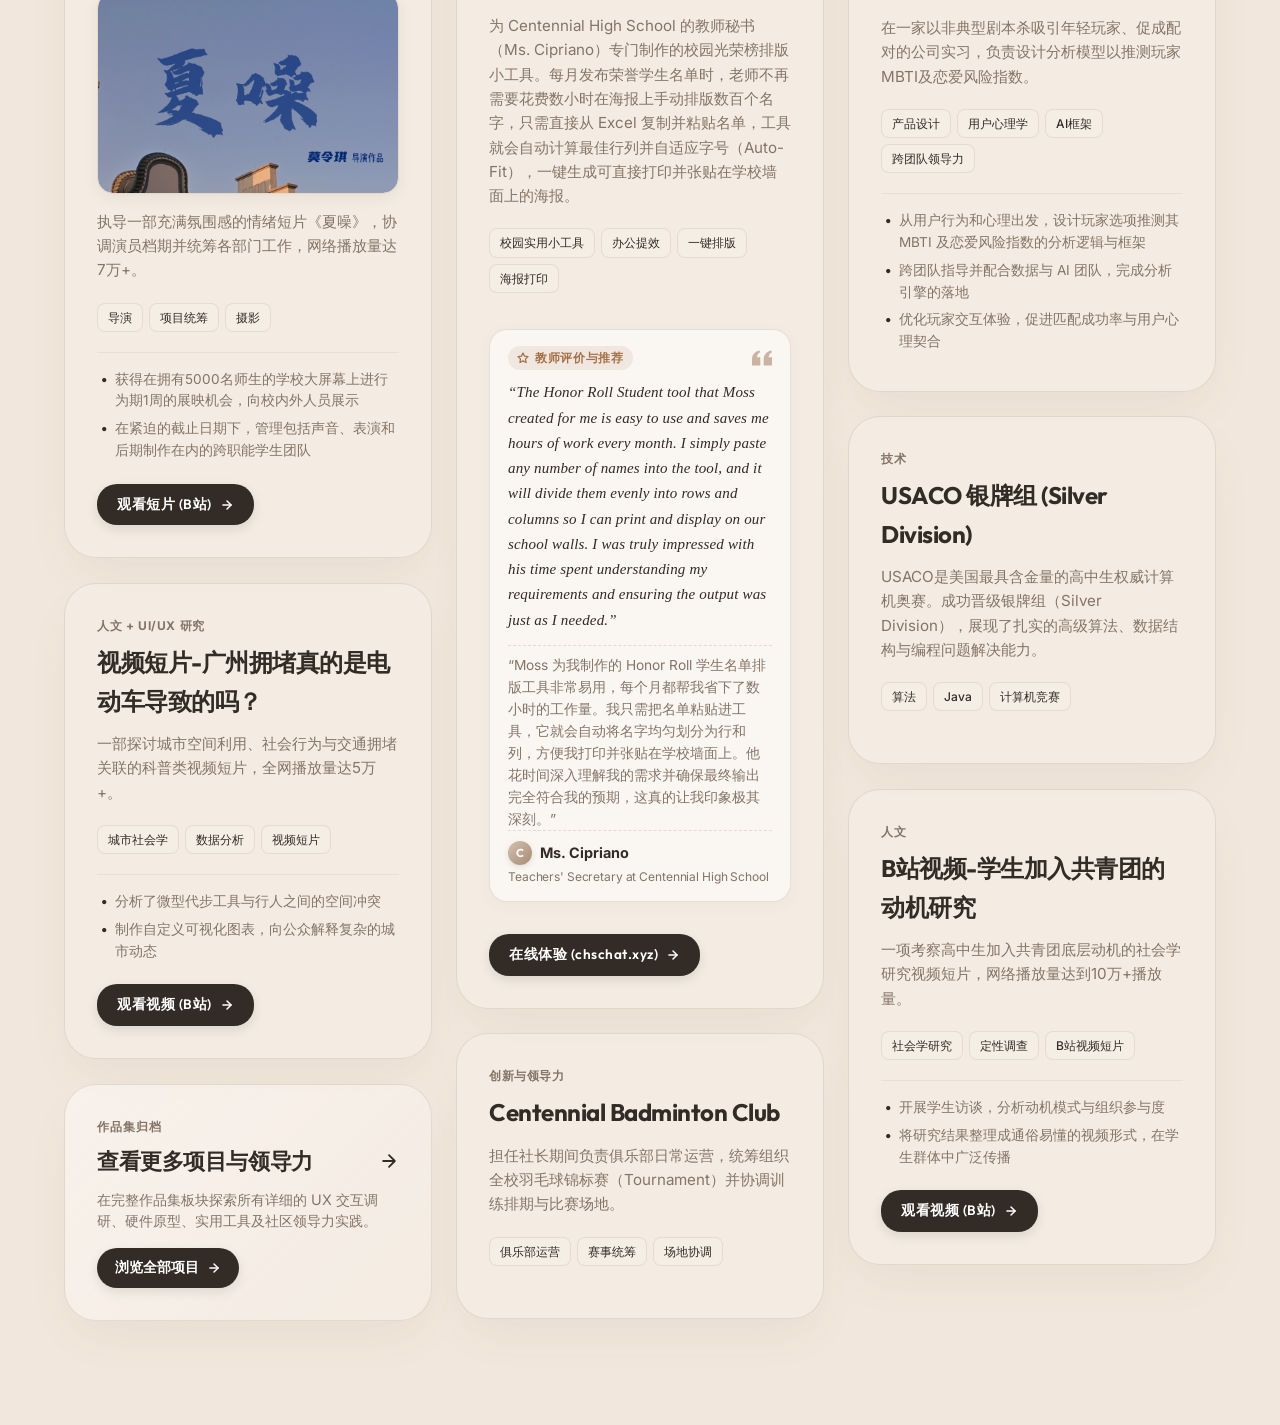
==== commit fc243b43: "major" ====
--- a/cn/index.html
+++ b/cn/index.html
@@ -25,7 +25,7 @@
   </script>
   
   <!-- CSS Styles -->
-  <link rel="stylesheet" href="../css/styles.css?v=29">
+  <link rel="stylesheet" href="../css/styles.css?v=30">
 </head>
 <body>
   
--- a/css/styles.css
+++ b/css/styles.css
@@ -3246,14 +3246,6 @@
   transform: translateX(2px);
 }
 
-/* Ensure desktop cards never overlap with bottom-right floating button */
-@media (min-width: 1025px) and (max-width: 1560px) {
-  .container {
-    max-width: calc(100vw - 320px) !important;
-    margin-right: 280px !important;
-    margin-left: auto !important;
-  }
-}
 
 /* Dynamic First-Visit Hint Bubble (Desktop Only) - Hidden by default, shown only if NOT dismissed */
 .counselor-floating-hint {
